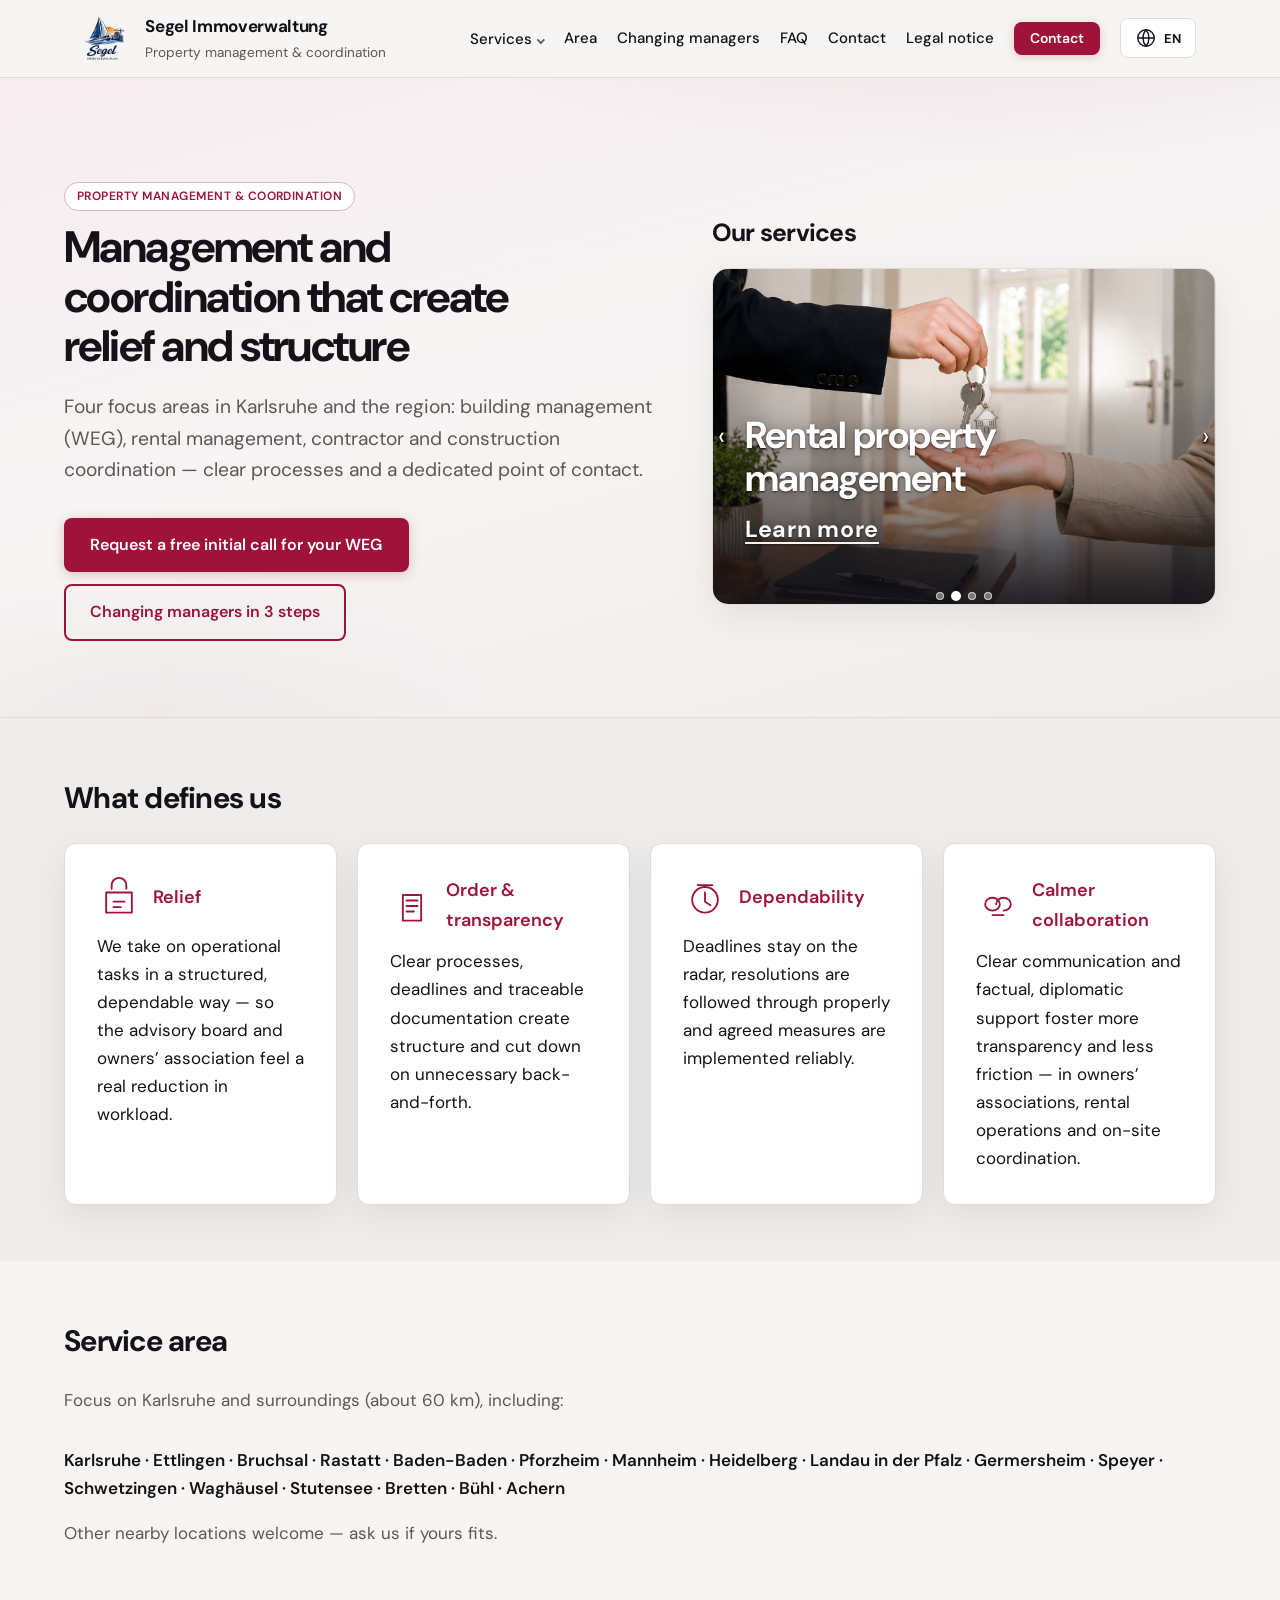
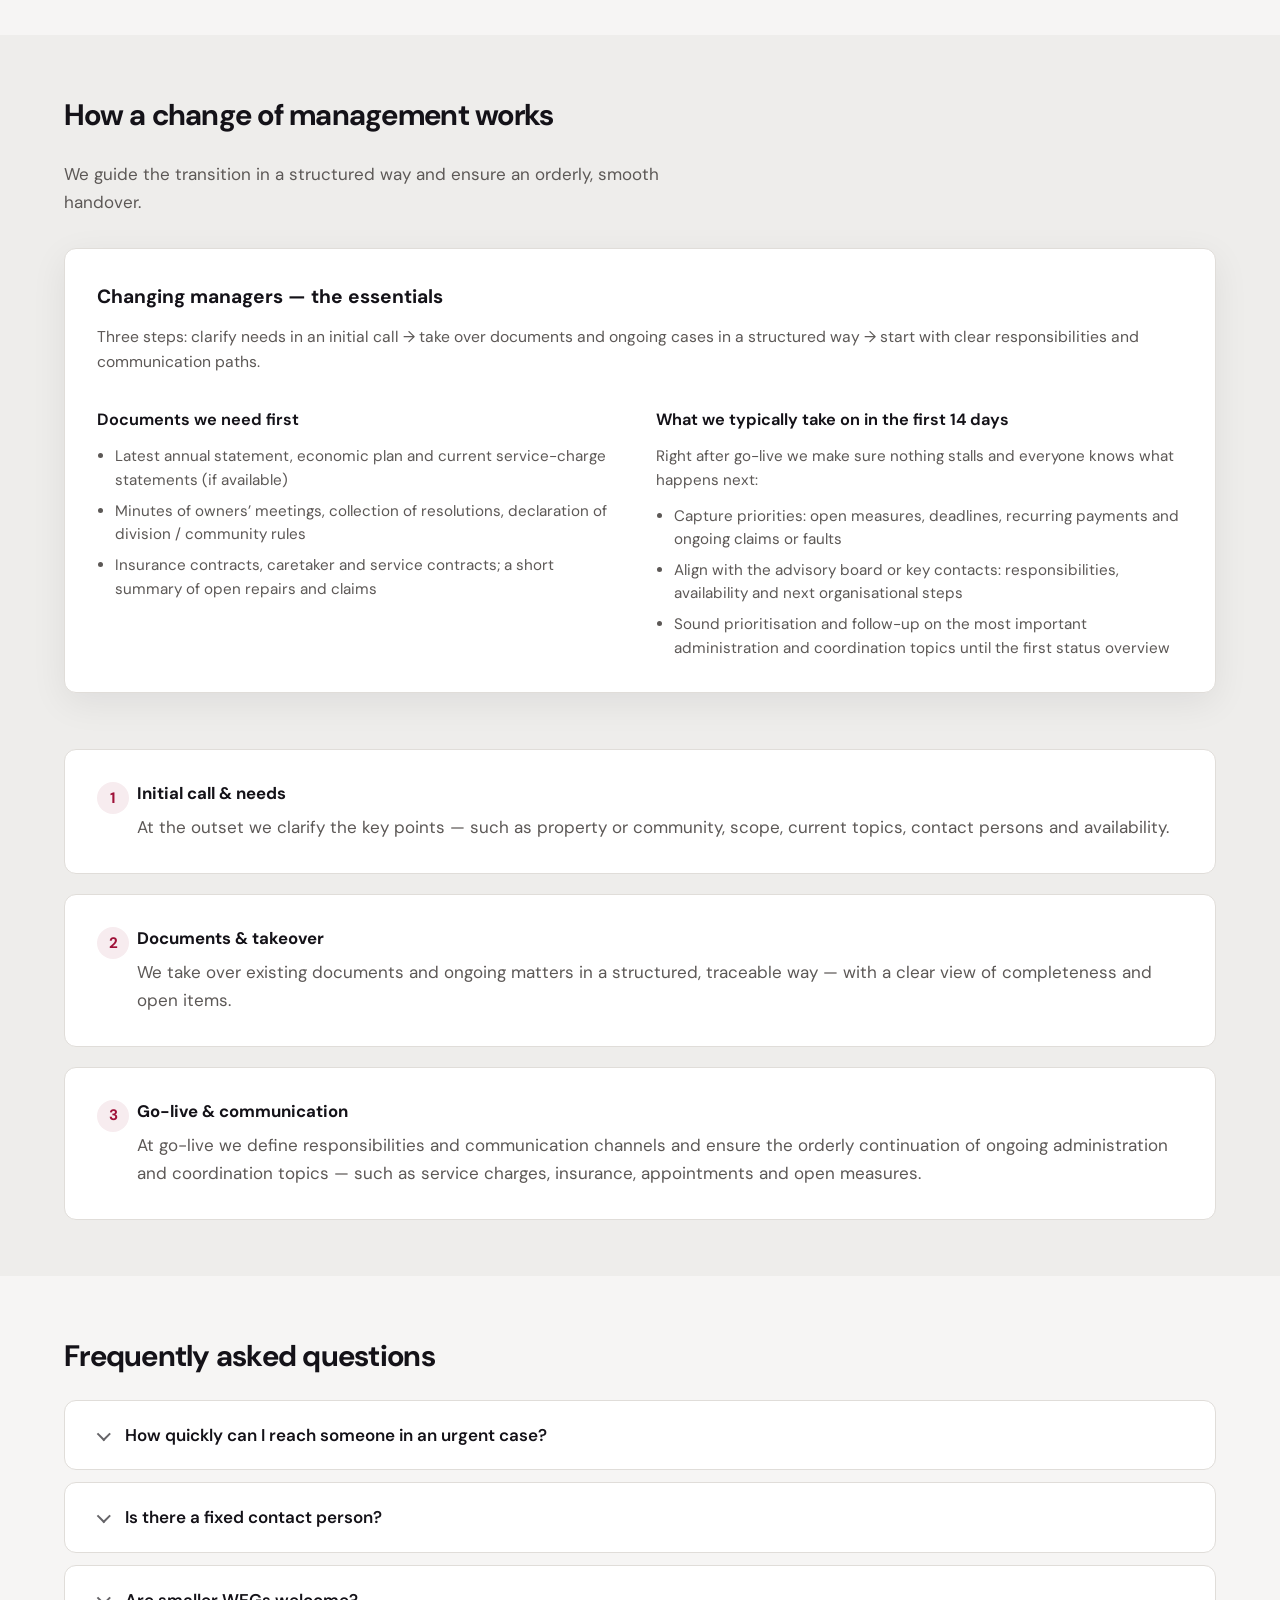
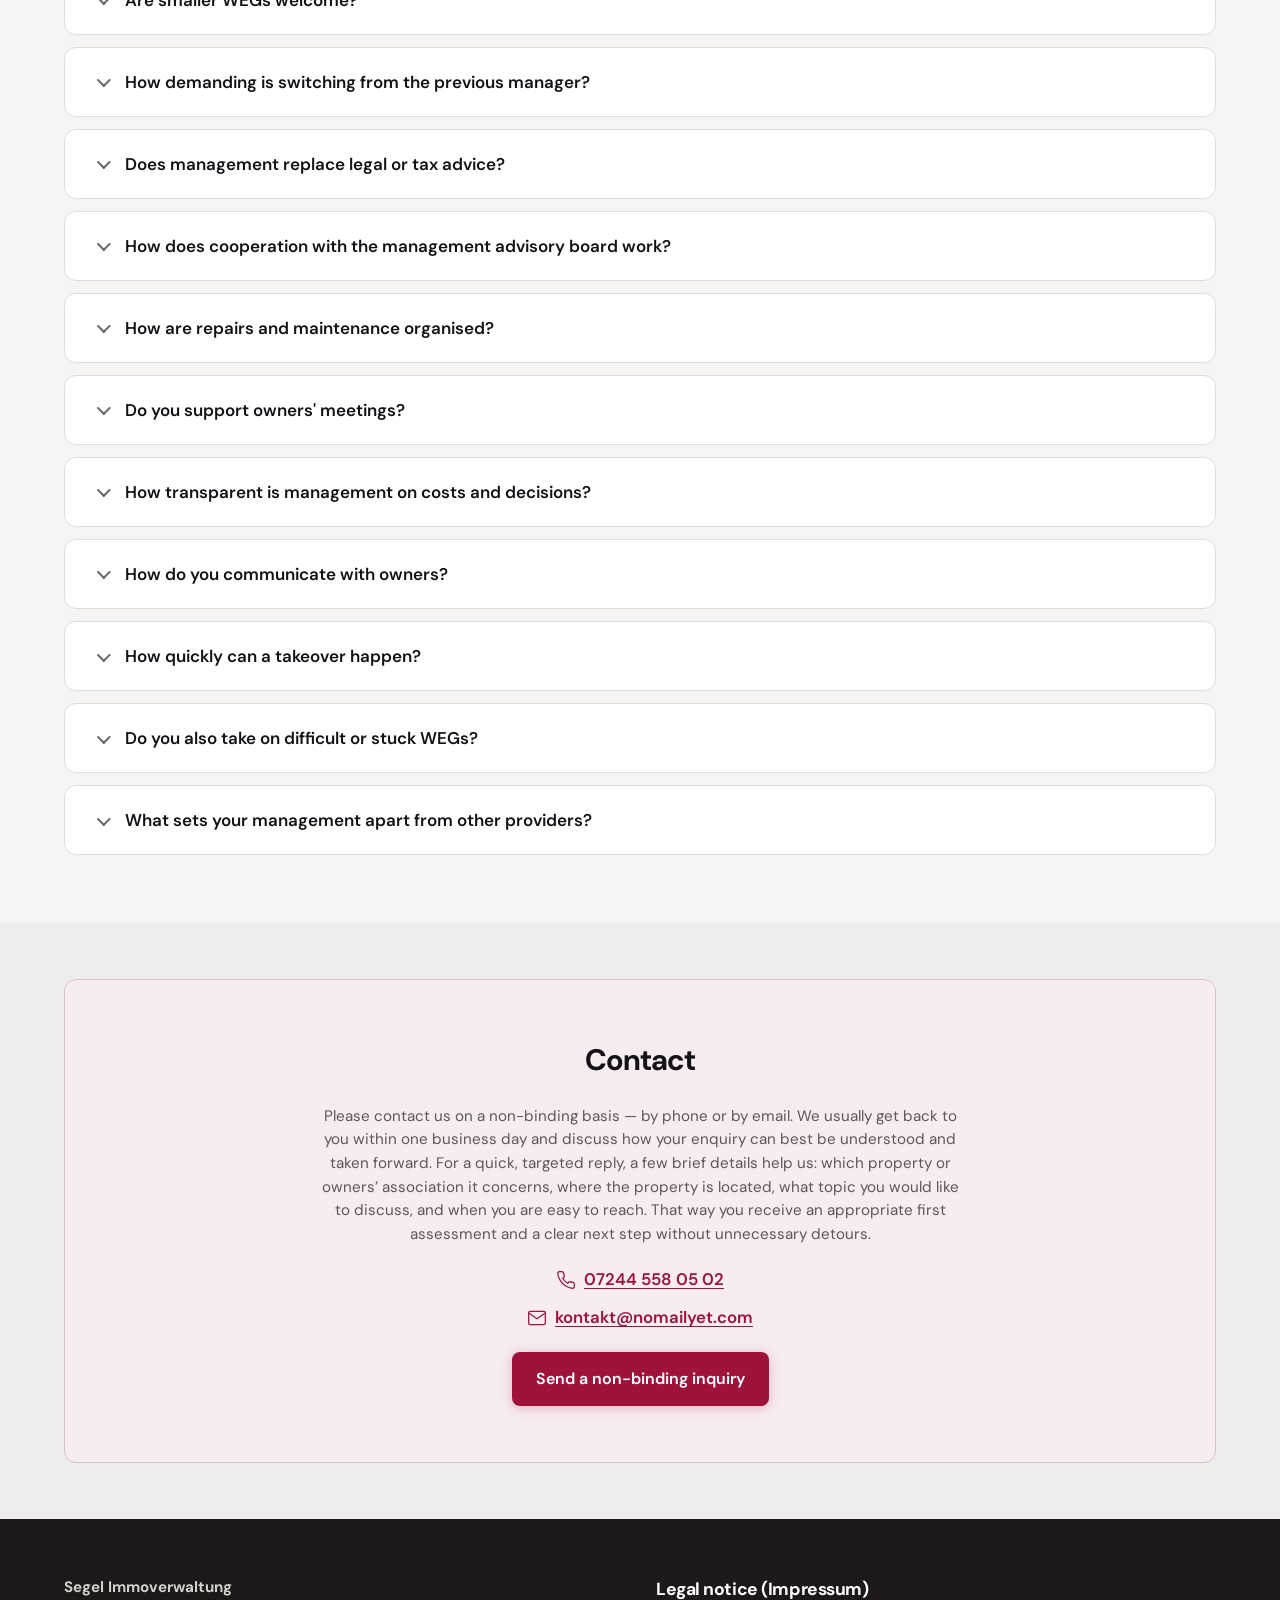
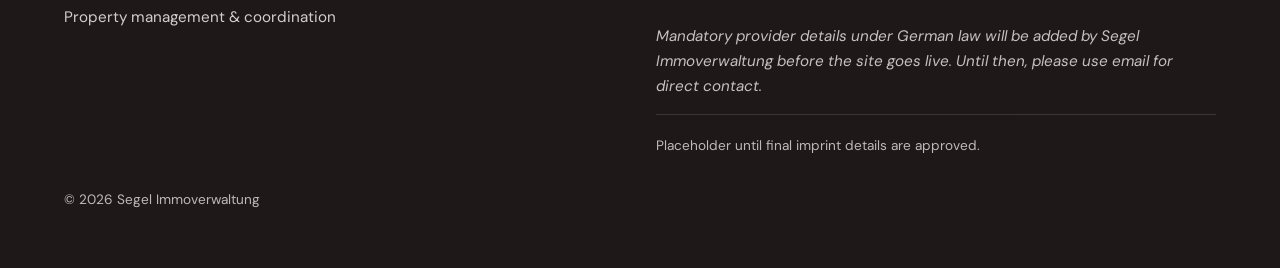
==== en/index.html @ a1d234bd "Improvements all over the board" ====
<!DOCTYPE html>
<html lang="en">
  <head>
    <meta charset="utf-8" />
    <meta name="viewport" content="width=device-width, initial-scale=1" />
    <meta
      name="description"
      data-i18n="metaDescription"
      data-i18n-attr="content"
      content="Hausverwaltung für WEGs, Mietverwaltung, Dienstleister- und Baukoordination mit klaren Prozessen. Einzugsgebiet Karlsruhe, Rhein-Neckar, Kraichgau und Umgebung."
    />
    <title data-i18n="metaTitle">Segel Immoverwaltung — Hausverwaltung &amp; Koordination Karlsruhe &amp; Region</title>
    <link rel="preconnect" href="https://fonts.googleapis.com" />
    <link rel="preconnect" href="https://fonts.gstatic.com" crossorigin />
    <link
      href="https://fonts.googleapis.com/css2?family=DM+Sans:ital,wght@0,400;0,500;0,600;0,700;1,400&display=swap"
      rel="stylesheet"
    />
    <link rel="icon" href="../images/Logos/Logo-Small.png" type="image/png" />
    <link rel="alternate" hreflang="de" href="../index.html" />
    <link rel="alternate" hreflang="en" href="./index.html" />
    <link rel="stylesheet" href="../css/styles.css" />
    <script>
      (function () {
        var h = document.documentElement;
        if (window.location.hash) {
          h.classList.add("logo-in-header");
        } else {
          h.classList.add("logo-in-hero");
        }
      })();
    </script>
  </head>
  <body data-mail-context="home">
    <a class="skip-link" href="#main" data-i18n="skip">Zum Inhalt springen</a>

    <header class="site-header">
      <div class="header-inner">
        <a class="brand" href="#top" id="top">
          <img
            src="../images/Logos/Logo.png"
            width="429"
            height="456"
            alt="Segel Immoverwaltung — Logo"
            data-i18n="brandLogoAlt"
            data-i18n-attr="alt"
            decoding="async"
          />
          <span class="brand-text">
            <span class="brand-name">Segel Immoverwaltung</span>
            <span class="brand-tag" data-i18n="brandTag">Immobilienverwaltung &amp; Koordination</span>
          </span>
        </a>
        <div class="header-actions">
          <div class="nav-drawer-backdrop" aria-hidden="true"></div>
          <div class="nav-drawer" id="site-nav-drawer">
            <nav class="site-nav" data-i18n-attr="aria-label" data-i18n="navAria" aria-label="Hauptnavigation">
              <details class="nav-dropdown">
                <summary class="nav-dropdown__summary">
                  <span data-i18n="navServices">Leistungen</span>
                </summary>
                <div
                  class="nav-dropdown__panel"
                  data-i18n-attr="aria-label"
                  data-i18n="navAriaSubmenuLeistungen"
                  aria-label="Leistungen — Untermenü"
                >
                  <ul role="list">
                    <li>
                      <a href="leistungen/weg-verwaltung.html" data-i18n="navLeistungWeg"
                        >Hausverwaltung (WEG)</a
                      >
                    </li>
                    <li>
                      <a href="leistungen/mietverwaltung.html" data-i18n="navLeistungMiet"
                        >Mietverwaltung</a
                      >
                    </li>
                    <li>
                      <a href="leistungen/dienstleisterkoordination.html" data-i18n="navLeistungDl"
                        >Dienstleisterkoordination</a
                      >
                    </li>
                    <li>
                      <a href="leistungen/baukoordination.html" data-i18n="navLeistungBau"
                        >Baukoordination</a
                      >
                    </li>
                  </ul>
                </div>
              </details>
              <a href="#region" data-i18n="navRegion">Region</a>
              <a href="#ablauf" data-i18n="navProcess">Verwaltungswechsel</a>
              <a href="#faq" data-i18n="navFaq">FAQ</a>
              <a href="#kontakt" data-i18n="navContact">Kontakt</a>
              <a href="#impressum" data-i18n="navImprint">Impressum</a>
            </nav>
            <div
              class="nav-drawer__contact"
              data-i18n-attr="aria-label"
              data-i18n="contactDrawerAria"
              aria-label="Kontakt — Telefon und E-Mail"
            >
              <a
                class="nav-drawer__contact-link nav-drawer__tel"
                href="tel:+4972445580502"
                ><span class="nav-drawer__contact-icon" aria-hidden="true"
                  ><svg
                    width="20"
                    height="20"
                    viewBox="0 0 24 24"
                    fill="none"
                    stroke="currentColor"
                    stroke-width="1.5"
                  >
                    <path
                      d="M22 16.92v3a2 2 0 0 1-2.18 2 19.79 19.79 0 0 1-8.63-3.07 19.5 19.5 0 0 1-6-6 19.79 19.79 0 0 1-3.07-8.67A2 2 0 0 1 4.11 2h3a2 2 0 0 1 2 1.72 12.84 12.84 0 0 0 .7 2.81 2 2 0 0 1-.45 2.11L8.09 9.91a16 16 0 0 0 6 6l1.27-1.27a2 2 0 0 1 2.11-.45 12.84 12.84 0 0 0 2.81.7A2 2 0 0 1 22 16.92z"
                    /></svg></span
                ><span data-i18n="contactPhoneDisplay">07244 558 05 02</span></a
              >
              <a
                class="nav-drawer__contact-link nav-drawer__mail mailto-contact-link"
                href="mailto:kontakt@nomailyet.com"
                ><span class="nav-drawer__contact-icon" aria-hidden="true"
                  ><svg
                    width="20"
                    height="20"
                    viewBox="0 0 24 24"
                    fill="none"
                    stroke="currentColor"
                    stroke-width="1.5"
                  >
                    <path
                      d="M4 4h16c1.1 0 2 .9 2 2v12c0 1.1-.9 2-2 2H4c-1.1 0-2-.9-2-2V6c0-1.1.9-2 2-2z"
                    />
                    <path d="m22 6-10 7L2 6" /></svg></span
                ><span data-i18n="contactEmailDisplay">kontakt@nomailyet.com</span></a
              >
            </div>
          </div>
          <a class="btn btn--header-cta" href="#kontakt" data-i18n="navContact">Kontakt</a>
          <div class="lang-switch-wrap">
            <span class="visually-hidden" data-i18n="langToggle" id="lang-switch-label"
              >Sprache wählen</span
            >
            <button
              type="button"
              class="lang-toggle-btn"
              id="lang-toggle"
              aria-label="Sprache: Deutsch. Auf Englisch umschalten."
            >
              <svg width="22" height="22" viewBox="0 0 24 24" aria-hidden="true" fill="none" stroke="currentColor" stroke-width="1.5">
                <circle cx="12" cy="12" r="9" />
                <path d="M3 12h18M12 3a14 14 0 0 0 0 18M12 3a14 14 0 0 1 0 18" />
              </svg>
              <span id="lang-badge">DE</span>
            </button>
          </div>
          <button
            type="button"
            class="nav-toggle"
            id="nav-toggle"
            aria-expanded="false"
            aria-controls="site-nav-drawer"
            data-i18n="navOpenMenu"
            data-i18n-attr="aria-label"
          >
            <span class="nav-toggle__bars" aria-hidden="true"></span>
          </button>
        </div>
      </div>
    </header>

    <main id="main">
      <section class="hero" aria-labelledby="hero-heading">
        <div class="hero-decor" aria-hidden="true"></div>
        <div class="section-inner hero-inner">
          <p class="hero-logo-wrap">
            <img
              class="hero-logo"
              src="../images/Logos/Logo.png"
              width="429"
              height="456"
              alt=""
              aria-hidden="true"
              decoding="async"
            />
          </p>
          <div class="hero-split">
            <div class="hero-copy">
              <p class="hero-badge" data-i18n="brandTag">Immobilienverwaltung &amp; Koordination</p>
              <h1 id="hero-heading" data-i18n="heroH1">
                Verwaltung und Koordination, die entlasten und Struktur schaffen
              </h1>
              <p class="hero-lead" data-i18n="heroLead">
                Vier Schwerpunkte in Karlsruhe und der Region: Hausverwaltung (WEG),
                Mietverwaltung, Dienstleister- und Baukoordination — mit klaren
                Abläufen und festem Ansprechpartner.
              </p>
              <div class="hero-cta">
                <a class="btn btn--primary" href="#kontakt" data-i18n="ctaPrimary"
                  >Kostenloses Erstgespräch für Ihre WEG anfragen</a
                >
                <a class="btn btn--ghost" href="#ablauf" data-i18n="ctaSecondary"
                  >Verwaltungswechsel in 3 Schritten</a
                >
              </div>
            </div>
            <div
              class="hero-carousel"
              id="leistungen"
              role="region"
              aria-labelledby="carousel-leistungen-heading"
            >
              <h2
                class="hero-carousel__heading"
                id="carousel-leistungen-heading"
                data-i18n="carouselLeistungenHeading"
              >
                Unsere Leistungen
              </h2>
              <div class="hero-carousel__viewport">
                <ul class="hero-carousel__track" id="hero-carousel-track">
                  <li class="hero-carousel__slide" id="hero-carousel-slide-0" data-slide="0">
                    <div class="hero-carousel__card">
                      <div class="hero-carousel__media">
                        <img
                          class="hero-carousel__img"
                          src="../images/carousel-images/versammlung.jpg"
                          width="1600"
                          height="1067"
                          loading="eager"
                          decoding="async"
                          fetchpriority="high"
                          data-i18n="pageWegImgAlt"
                          data-i18n-attr="alt"
                          alt="Eigentümerversammlung (Symbolbild)"
                        />
                      </div>
                      <div class="hero-carousel__caption">
                        <span class="hero-carousel__title" data-i18n="leistungTeaserWegTitle"
                          >Hausverwaltung (WEG)</span
                        >
                        <a
                          class="hero-carousel__more"
                          href="leistungen/weg-verwaltung.html"
                          data-i18n="leistungTeaserCta"
                          >Mehr erfahren</a
                        >
                      </div>
                    </div>
                  </li>
                  <li class="hero-carousel__slide" id="hero-carousel-slide-1" data-slide="1">
                    <div class="hero-carousel__card">
                      <div class="hero-carousel__media">
                        <img
                          class="hero-carousel__img"
                          src="../images/carousel-images/Mietverwaltung.png"
                          width="1600"
                          height="1067"
                          loading="lazy"
                          decoding="async"
                          data-i18n="pageMietImgAlt"
                          data-i18n-attr="alt"
                          alt="Mietverwaltung (Symbolbild)"
                        />
                      </div>
                      <div class="hero-carousel__caption">
                        <span class="hero-carousel__title" data-i18n="leistungTeaserMietTitle"
                          >Mietverwaltung</span
                        >
                        <a
                          class="hero-carousel__more"
                          href="leistungen/mietverwaltung.html"
                          data-i18n="leistungTeaserCta"
                          >Mehr erfahren</a
                        >
                      </div>
                    </div>
                  </li>
                  <li class="hero-carousel__slide" id="hero-carousel-slide-2" data-slide="2">
                    <div class="hero-carousel__card">
                      <div class="hero-carousel__media">
                        <img
                          class="hero-carousel__img"
                          src="../images/carousel-images/dienstleisterkoordination.png"
                          width="1600"
                          height="1067"
                          loading="lazy"
                          decoding="async"
                          data-i18n="pageDlImgAlt"
                          data-i18n-attr="alt"
                          alt="Koordination am Bau (Symbolbild)"
                        />
                      </div>
                      <div class="hero-carousel__caption">
                        <span class="hero-carousel__title" data-i18n="leistungTeaserDlTitle"
                          >Dienstleisterkoordination</span
                        >
                        <a
                          class="hero-carousel__more"
                          href="leistungen/dienstleisterkoordination.html"
                          data-i18n="leistungTeaserCta"
                          >Mehr erfahren</a
                        >
                      </div>
                    </div>
                  </li>
                  <li class="hero-carousel__slide" id="hero-carousel-slide-3" data-slide="3">
                    <div class="hero-carousel__card">
                      <div class="hero-carousel__media">
                        <img
                          class="hero-carousel__img"
                          src="../images/carousel-images/baustelle.png"
                          width="1600"
                          height="1067"
                          loading="lazy"
                          decoding="async"
                          data-i18n="pageBauImgAlt"
                          data-i18n-attr="alt"
                          alt="Baustelle / Sanierung (Symbolbild)"
                        />
                      </div>
                      <div class="hero-carousel__caption">
                        <span class="hero-carousel__title" data-i18n="leistungTeaserBauTitle"
                          >Baukoordination</span
                        >
                        <a
                          class="hero-carousel__more"
                          href="leistungen/baukoordination.html"
                          data-i18n="leistungTeaserCta"
                          >Mehr erfahren</a
                        >
                      </div>
                    </div>
                  </li>
                </ul>
                <div
                  class="hero-carousel__chrome"
                  role="group"
                  data-i18n="carouselControlsAria"
                  data-i18n-attr="aria-label"
                  aria-label="Karussell"
                >
                  <button
                    type="button"
                    class="hero-carousel__btn hero-carousel__btn--prev"
                    id="hero-carousel-prev"
                    aria-controls="hero-carousel-track"
                    data-i18n="carouselPrevAria"
                    data-i18n-attr="aria-label"
                    aria-label="Vorherige Leistung"
                  >
                    <span aria-hidden="true">‹</span>
                  </button>
                  <button
                    type="button"
                    class="hero-carousel__btn hero-carousel__btn--next"
                    id="hero-carousel-next"
                    aria-controls="hero-carousel-track"
                    data-i18n="carouselNextAria"
                    data-i18n-attr="aria-label"
                    aria-label="Nächste Leistung"
                  >
                    <span aria-hidden="true">›</span>
                  </button>
                  <div class="hero-carousel__dots" id="hero-carousel-dots">
                    <button
                      type="button"
                      class="hero-carousel__dot is-active"
                      aria-current="true"
                      aria-controls="hero-carousel-slide-0"
                      id="hero-carousel-dot-0"
                      data-slide-to="0"
                    >
                      <span class="visually-hidden" data-i18n="leistungTeaserWegTitle"
                        >Hausverwaltung (WEG)</span
                      >
                    </button>
                    <button
                      type="button"
                      class="hero-carousel__dot"
                      aria-current="false"
                      aria-controls="hero-carousel-slide-1"
                      id="hero-carousel-dot-1"
                      data-slide-to="1"
                    >
                      <span class="visually-hidden" data-i18n="leistungTeaserMietTitle"
                        >Mietverwaltung</span
                      >
                    </button>
                    <button
                      type="button"
                      class="hero-carousel__dot"
                      aria-current="false"
                      aria-controls="hero-carousel-slide-2"
                      id="hero-carousel-dot-2"
                      data-slide-to="2"
                    >
                      <span class="visually-hidden" data-i18n="leistungTeaserDlTitle"
                        >Dienstleisterkoordination</span
                      >
                    </button>
                    <button
                      type="button"
                      class="hero-carousel__dot"
                      aria-current="false"
                      aria-controls="hero-carousel-slide-3"
                      id="hero-carousel-dot-3"
                      data-slide-to="3"
                    >
                      <span class="visually-hidden" data-i18n="leistungTeaserBauTitle"
                        >Baukoordination</span
                      >
                    </button>
                  </div>
                </div>
              </div>
            </div>
          </div>
        </div>
      </section>

      <section class="section" id="werte" aria-labelledby="pillars-heading">
        <div class="section-inner">
          <h2 id="pillars-heading" data-i18n="pillarsTitle">Was uns ausmacht</h2>
          <div class="pillars">
            <article class="pillar">
              <div class="pillar-head">
                <img
                  class="pillar-icon"
                  src="../images/icons/pillar-entlastung.svg"
                  width="44"
                  height="44"
                  alt=""
                  aria-hidden="true"
                  decoding="async"
                />
                <h3 data-i18n="pillar1Title">Entlastung</h3>
              </div>
              <p data-i18n="pillar1Text">
                Wir übernehmen operative Aufgaben strukturiert und zuverlässig – damit
                Beirat und Eigentümergemeinschaft spürbar entlastet werden.
              </p>
            </article>
            <article class="pillar">
              <div class="pillar-head">
                <img
                  class="pillar-icon"
                  src="../images/icons/pillar-ordnung.svg"
                  width="44"
                  height="44"
                  alt=""
                  aria-hidden="true"
                  decoding="async"
                />
                <h3 data-i18n="pillar2Title">Ordnung &amp; Transparenz</h3>
              </div>
              <p data-i18n="pillar2Text">
                Klare Abläufe, Fristen und eine nachvollziehbare Dokumentation schaffen
                Struktur und reduzieren unnötige Rückfragen.
              </p>
            </article>
            <article class="pillar">
              <div class="pillar-head">
                <img
                  class="pillar-icon"
                  src="../images/icons/pillar-verlaesslichkeit.svg"
                  width="44"
                  height="44"
                  alt=""
                  aria-hidden="true"
                  decoding="async"
                />
                <h3 data-i18n="pillar3Title">Verlässlichkeit</h3>
              </div>
              <p data-i18n="pillar3Text">
                Fristen bleiben im Blick, Beschlüsse werden sauber nachverfolgt und
                vereinbarte Maßnahmen zuverlässig umgesetzt.
              </p>
            </article>
            <article class="pillar">
              <div class="pillar-head">
                <img
                  class="pillar-icon"
                  src="../images/icons/pillar-konflikte.svg"
                  width="44"
                  height="44"
                  alt=""
                  aria-hidden="true"
                  decoding="async"
                />
                <h3 data-i18n="pillar4Title">Ruhigere Zusammenarbeit</h3>
              </div>
              <p data-i18n="pillar4Text">
                Klare Kommunikation und eine sachliche, diplomatische Begleitung sorgen für
                mehr Transparenz und weniger Reibung — in der Gemeinschaft, im Mietalltag und
                bei Koordination am Objekt.
              </p>
            </article>
          </div>
        </div>
      </section>

      <section class="section" id="region" aria-labelledby="region-heading">
        <div class="section-inner">
          <h2 id="region-heading" data-i18n="regionTitle">Einzugsgebiet</h2>
          <p class="lead-muted" data-i18n="regionLead">
            Schwerpunkt Karlsruhe und Umgebung (ca. 60 km), u. a.:
          </p>
          <p class="region-highlight" data-i18n="regionCities">
            Karlsruhe · Ettlingen · Bruchsal · Rastatt · Baden-Baden · Pforzheim · Mannheim ·
            Heidelberg · Landau in der Pfalz · Germersheim · Speyer · Schwetzingen · Waghäusel
            · Stutensee · Bretten · Bühl · Achern
          </p>
          <p class="lead-muted region-follow" data-i18n="regionMore">
            Weitere Orte im Radius gerne — kurz nachfragen, ob es passt.
          </p>
        </div>
      </section>

      <section class="section" id="ablauf" aria-labelledby="process-heading">
        <div class="section-inner">
          <h2 id="process-heading" data-i18n="processTitle">
            So läuft der Verwaltungswechsel
          </h2>
          <p class="lead-muted" data-i18n="processLead">
            Wir begleiten den Wechsel strukturiert und sorgen für einen geordneten,
            reibungslosen Übergang.
          </p>
          <div class="process-promise" aria-labelledby="process-promise-heading">
            <h3 id="process-promise-heading" class="process-promise__title" data-i18n="processQuickTitle">
              Kurz &amp; konkret zum Verwaltungswechsel
            </h3>
            <p class="process-promise__lead" data-i18n="processStepsBlurb">
              So läuft ein Wechsel in 3 Schritten: Erstgespräch und Bedarf klären → Unterlagen und
              laufende Vorgänge strukturiert übernehmen → Start mit festen Zuständigkeiten und klaren
              Kommunikationswegen.
            </p>
            <div class="process-promise__grid">
              <div class="process-promise__card">
                <h4 data-i18n="processDocsHeading">Welche Unterlagen wir zuerst brauchen</h4>
                <ul class="process-promise__list">
                  <li data-i18n="processDocsLi1">
                    Letzte Jahresabrechnung, Wirtschaftsplan und aktuelle Hausgeldabrechnungen (sofern
                    vorhanden)
                  </li>
                  <li data-i18n="processDocsLi2">
                    Protokolle der Eigentümerversammlungen, Beschlusssammlung, Teilungserklärung /
                    Gemeinschaftsordnung
                  </li>
                  <li data-i18n="processDocsLi3">
                    Verträge zu Versicherungen, Hausmeister, Dienstleistern; offene Reparatur- und
                    Schadensfälle in Kurzform
                  </li>
                </ul>
              </div>
              <div class="process-promise__card">
                <h4 data-i18n="processDaysHeading">
                  Was wir in den ersten 14 Tagen typischerweise übernehmen
                </h4>
                <p class="process-promise__intro" data-i18n="processDaysIntro">
                  Direkt nach Start sorgen wir dafür, dass nichts liegen bleibt und alle Beteiligten
                  wissen, wie es weitergeht:
                </p>
                <ul class="process-promise__list">
                  <li data-i18n="processDaysLi1">
                    Erfassung der Dringlichkeiten: offene Maßnahmen, Fristen, wiederkehrende
                    Zahlungen und laufende Schadens- oder Störungsfälle
                  </li>
                  <li data-i18n="processDaysLi2">
                    Abstimmung mit Beirat bzw. Ansprechpartnern: Zuständigkeiten, Erreichbarkeit und
                    nächste organisatorische Schritte
                  </li>
                  <li data-i18n="processDaysLi3">
                    Saubere Priorisierung und Nachverfolgung der wichtigsten Verwaltungs- und
                    Koordinationsthemen bis zur ersten Statusübersicht
                  </li>
                </ul>
              </div>
            </div>
          </div>
          <ol class="steps">
            <li>
              <strong data-i18n="step1Title">Erstgespräch &amp; Bedarf</strong>
              <p class="step-body" data-i18n="step1Text">
                Zu Beginn klären wir die wichtigsten Eckpunkte – etwa Objekt oder Gemeinschaft,
                Umfang, aktuelle Themen, Ansprechpartner und Erreichbarkeit.
              </p>
            </li>
            <li>
              <strong data-i18n="step2Title">Unterlagen &amp; Übernahme</strong>
              <p class="step-body" data-i18n="step2Text">
                Wir übernehmen die vorhandenen Unterlagen und laufenden Vorgänge
                strukturiert und nachvollziehbar – mit klarem Blick auf Vollständigkeit und
                offene Themen.
              </p>
            </li>
            <li>
              <strong data-i18n="step3Title">Start &amp; Kommunikation</strong>
              <p class="step-body" data-i18n="step3Text">
                Zum Start legen wir Zuständigkeiten und Kommunikationswege fest und kümmern uns
                um die geordnete Weiterführung laufender Verwaltungs- und Koordinationsthemen —
                etwa Hausgeld, Versicherungen, Termine und offene Maßnahmen.
              </p>
            </li>
          </ol>
        </div>
      </section>

      <section class="section" id="faq" aria-labelledby="faq-heading">
        <div class="section-inner">
          <h2 id="faq-heading" data-i18n="faqTitle">Häufige Fragen</h2>
          <div class="faq">
            <details>
              <summary data-i18n="faq1Q">Wie schnell erreiche ich jemanden bei Dringlichem?</summary>
              <p data-i18n="faq1A">
                Bei dringenden Anliegen sind wir für die Eigentümergemeinschaft schnell und verlässlich erreichbar. Schadensfälle, technische Störungen oder andere akute Themen bearbeiten wir mit hoher Priorität, damit keine unnötige Zeit verloren geht. Uns ist wichtig, dass Sie sich im Ernstfall nicht allein gelassen fühlen.
              </p>
            </details>
            <details>
              <summary data-i18n="faq2Q">Gibt es einen festen Ansprechpartner?</summary>
              <p data-i18n="faq2A">
                Ja, bei uns haben Sie einen festen Ansprechpartner, der Ihre WEG und die Besonderheiten Ihrer Gemeinschaft kennt. Dadurch vermeiden wir unnötige Rückfragen, schaffen kurze Wege und sorgen für eine persönliche, verbindliche Betreuung. So wissen Sie immer, an wen Sie sich wenden können.
              </p>
            </details>
            <details>
              <summary data-i18n="faq3Q">Sind auch kleinere WEGs willkommen?</summary>
              <p data-i18n="faq3A">
                Selbstverständlich. Wir betreuen nicht nur größere Gemeinschaften, sondern auch kleinere WEGs engagiert, zuverlässig und mit der gleichen Sorgfalt. Gerade kleinere Eigentümergemeinschaften profitieren von einer strukturierten, persönlichen und gut organisierten Verwaltung.
              </p>
            </details>
            <details>
              <summary data-i18n="faq4Q">Wie aufwendig ist der Wechsel von der alten Verwaltung?</summary>
              <p data-i18n="faq4A">
                Der Wechsel ist in der Regel deutlich einfacher, als viele zunächst denken. Wir begleiten Sie strukturiert durch den gesamten Übergang, unterstützen bei den notwendigen Schritten und sorgen für eine geordnete Übernahme der Unterlagen und Informationen. Unser Ziel ist es, den Verwaltungswechsel für Ihre WEG so reibungslos wie möglich zu gestalten.
              </p>
            </details>
            <details>
              <summary data-i18n="faq5Q">Ersetzt die Verwaltung Rechts- oder Steuerberatung?</summary>
              <p data-i18n="faq5A">
                Nein, die Hausverwaltung ersetzt keine Rechts- oder Steuerberatung. Wir kümmern uns um die ordnungsgemäße Verwaltung Ihrer Gemeinschaft und arbeiten bei speziellen rechtlichen oder steuerlichen Fragestellungen bei Bedarf mit den zuständigen Fachleuten zusammen. So ist sichergestellt, dass Ihre WEG in jedem Bereich passend betreut wird.
              </p>
            </details>
            <details>
              <summary data-i18n="faq6Q">Wie läuft die Zusammenarbeit mit dem Verwaltungsbeirat ab?</summary>
              <p data-i18n="faq6A">
                Eine gute Zusammenarbeit mit dem Beirat ist uns wichtig. Wir verstehen den Beirat als wichtigen Ansprechpartner innerhalb der Gemeinschaft und sorgen für eine offene, verlässliche und strukturierte Kommunikation.
              </p>
            </details>
            <details>
              <summary data-i18n="faq7Q">Wie werden Reparaturen und Instandhaltungen organisiert?</summary>
              <p data-i18n="faq7A">
                Wir organisieren Reparaturen und Instandhaltungsmaßnahmen zuverlässig, wirtschaftlich und effizient. Dabei profitieren unsere Eigentümergemeinschaften von unserem gewachsenen Netzwerk an erfahrenen Handwerksbetrieben, mit denen wir vertrauensvoll zusammenarbeiten. So können Maßnahmen oft schnell, abgestimmt und in guter Qualität umgesetzt werden.
              </p>
            </details>
            <details>
              <summary data-i18n="faq8Q">Unterstützen Sie bei Eigentümerversammlungen?</summary>
              <p data-i18n="faq8A">
                Ja, selbstverständlich. Wir bereiten Eigentümerversammlungen sorgfältig vor und begleiten diese professionell. Dabei stellen wir sicher, dass Beschlüsse klar dokumentiert und im Anschluss zuverlässig umgesetzt werden.
              </p>
            </details>
            <details>
              <summary data-i18n="faq9Q">Wie transparent ist die Verwaltung bei Kosten und Entscheidungen?</summary>
              <p data-i18n="faq9A">
                Transparenz ist für uns ein zentraler Bestandteil einer guten Verwaltung. Eigentümergemeinschaften erhalten klare Informationen zu laufenden Themen, Beschlüssen, Maßnahmen und Kosten, damit Entscheidungen nachvollziehbar und gut vorbereitet getroffen werden können.
              </p>
            </details>
            <details>
              <summary data-i18n="faq10Q">Wie erfolgt die Kommunikation mit Eigentümern?</summary>
              <p data-i18n="faq10A">
                Wir kommunizieren mit Eigentümern digital, postalisch und telefonisch – je nachdem, was im jeweiligen Fall sinnvoll und gewünscht ist. Dabei achten wir auf eine zuverlässige Erreichbarkeit, klare Informationen und eine verbindliche Bearbeitung aller Anliegen. So ist eine moderne und zugleich persönliche Kommunikation gewährleistet.
              </p>
            </details>
            <details>
              <summary data-i18n="faq11Q">Wie schnell kann eine Übernahme erfolgen?</summary>
              <p data-i18n="faq11A">
                Das hängt vom Einzelfall ab, ist aber in vielen Fällen gut planbar. Wir stimmen den Ablauf mit der Eigentümergemeinschaft ab und sorgen für einen geordneten Start ohne unnötige Reibungsverluste.
              </p>
            </details>
            <details>
              <summary data-i18n="faq12Q">Übernehmen Sie auch problematische oder festgefahrene WEGs?</summary>
              <p data-i18n="faq12A">
                Ja, auch Gemeinschaften mit erhöhtem Abstimmungsbedarf oder organisatorischen Herausforderungen können von einer klaren, strukturierten Verwaltung profitieren. Wichtig ist uns, wieder Ordnung, Transparenz und verlässliche Abläufe zu schaffen.
              </p>
            </details>
            <details>
              <summary data-i18n="faq13Q">Was unterscheidet Ihre Verwaltung von anderen Anbietern?</summary>
              <p data-i18n="faq13A">
                Wir verbinden persönliche Betreuung mit strukturierter Arbeitsweise und einem hohen Anspruch an Verlässlichkeit. Unser Ziel ist nicht nur die laufende Verwaltung, sondern eine langfristig gut organisierte und stabile Betreuung Ihrer Eigentümergemeinschaft.
              </p>
            </details>
          </div>
        </div>
      </section>

      <section class="section" id="kontakt" aria-labelledby="contact-heading">
        <div class="section-inner">
          <div class="contact-block">
            <h2 id="contact-heading" data-i18n="contactTitle">Kontakt</h2>
            <p class="contact-block__microcopy" data-i18n="contactMicrocopy">
              Please contact us on a non-binding basis — by phone or by email. We usually get back to
              you within one business day and discuss how your enquiry can best be understood and
              taken forward. For a quick, targeted reply, a few brief details help us: which property
              or owners’ association it concerns, where the property is located, what topic you would
              like to discuss, and when you are easy to reach. That way you receive an appropriate
              first assessment and a clear next step without unnecessary detours.
            </p>
            <div class="contact-block__channels">
              <a
                class="contact-block__channel contact-block__tel"
                href="tel:+4972445580502"
                ><span class="contact-block__channel-icon" aria-hidden="true"
                  ><svg
                    width="20"
                    height="20"
                    viewBox="0 0 24 24"
                    fill="none"
                    stroke="currentColor"
                    stroke-width="1.5"
                  >
                    <path
                      d="M22 16.92v3a2 2 0 0 1-2.18 2 19.79 19.79 0 0 1-8.63-3.07 19.5 19.5 0 0 1-6-6 19.79 19.79 0 0 1-3.07-8.67A2 2 0 0 1 4.11 2h3a2 2 0 0 1 2 1.72 12.84 12.84 0 0 0 .7 2.81 2 2 0 0 1-.45 2.11L8.09 9.91a16 16 0 0 0 6 6l1.27-1.27a2 2 0 0 1 2.11-.45 12.84 12.84 0 0 0 2.81.7A2 2 0 0 1 22 16.92z"
                    /></svg></span
                ><span data-i18n="contactPhoneDisplay">07244 558 05 02</span></a
              >
              <a
                class="contact-block__channel contact-block__email mailto-contact-link"
                href="mailto:kontakt@nomailyet.com"
                ><span class="contact-block__channel-icon" aria-hidden="true"
                  ><svg
                    width="20"
                    height="20"
                    viewBox="0 0 24 24"
                    fill="none"
                    stroke="currentColor"
                    stroke-width="1.5"
                  >
                    <path
                      d="M4 4h16c1.1 0 2 .9 2 2v12c0 1.1-.9 2-2 2H4c-1.1 0-2-.9-2-2V6c0-1.1.9-2 2-2z"
                    />
                    <path d="m22 6-10 7L2 6" /></svg></span
                ><span data-i18n="contactEmailDisplay">kontakt@nomailyet.com</span></a
              >
            </div>
            <a
              class="btn btn--primary"
              id="mailto-contact"
              href="mailto:kontakt@nomailyet.com"
              >Unverbindliche Anfrage senden</a
            >
          </div>
        </div>
      </section>
    </main>

    <footer class="site-footer" id="impressum">
      <div class="section-inner">
        <div class="footer-grid">
          <div>
            <strong data-i18n="footerCompany">Segel Immoverwaltung</strong>
            <p class="footer-brand-sub" data-i18n="brandTag">Immobilienverwaltung &amp; Koordination</p>
          </div>
          <div>
            <h2 class="imprint-footer-h2" data-i18n="imprintTitle">Impressum</h2>
            <p class="impressum-placeholder" data-i18n="imprintPlaceholder">
              Angaben gemäß gesetzlicher Pflicht (Anbieterkennzeichnung) werden vor Veröffentlichung
              der Website durch die Segel Immoverwaltung ergänzt. Bis dahin wenden Sie sich bitte
              direkt per E-Mail.
            </p>
            <p class="footer-note" data-i18n="imprintPlaceholderNote">
              Platzhalter bis zur Freigabe der finalen Impressumsdaten.
            </p>
          </div>
        </div>
        <p class="footer-note" style="border: 0; padding-top: 0">
          © <span id="year"></span>
          <span data-i18n="footerCompany">Segel Immoverwaltung</span>
        </p>
      </div>
    </footer>

    <nav
      class="mobile-contact-bar"
      aria-label=""
      data-i18n="mobileContactBarLabel"
      data-i18n-attr="aria-label"
    >
      <a class="mobile-contact-bar__btn mobile-contact-bar__btn--call" href="tel:+4972445580502"
        ><span data-i18n="mobileContactCall">Anrufen</span></a
      >
      <a
        class="mobile-contact-bar__btn mobile-contact-bar__btn--mail mailto-contact-link"
        href="mailto:kontakt@nomailyet.com"
        ><span data-i18n="mobileContactMail">E-Mail</span></a
      >
      <a class="mobile-contact-bar__btn mobile-contact-bar__btn--request" href="#kontakt"
        ><span data-i18n="mobileContactRequest">Anfrage</span></a
      >
    </nav>

    <script>
      document.getElementById("year").textContent = new Date().getFullYear();
    </script>
    <script src="../js/app.js"></script>
  </body>
</html>
---- css/styles.css ----
/* Segel Immoverwaltung — Hausverwaltung & Koordination homepage */

:root {
  --color-bg: #f6f5f4;
  --color-bg-alt: #eeedeb;
  --color-surface: #ffffff;
  --color-text: #141218;
  --color-text-muted: #5c5856;
  --color-accent: #9f1239;
  --color-accent-hover: #831032;
  --color-accent-soft: #f7ecef;
  --color-accent-tint: rgba(159, 18, 57, 0.07);
  --color-border: #e0ddd9;
  --color-footer-bg: #1f1818;
  --color-footer-text: #d4cfcd;
  --color-footer-link: #f5f0ef;
  --color-footer-link-hover: #ffffff;
  --font-sans: "DM Sans", system-ui, -apple-system, "Segoe UI", sans-serif;
  --space-xs: 0.35rem;
  --space-sm: 0.75rem;
  --space-md: 1.25rem;
  --space-lg: 2rem;
  --space-xl: 3.5rem;
  --space-2xl: 4.5rem;
  --radius: 12px;
  --radius-sm: 8px;
  --shadow: 0 10px 36px rgba(20, 18, 24, 0.07);
  --shadow-hover: 0 16px 44px rgba(20, 18, 24, 0.11);
  --max-width: 72rem;
  --max-width-prose: 40rem;
  --header-h: 4.25rem;
}

*,
*::before,
*::after {
  box-sizing: border-box;
}

html {
  scroll-behavior: smooth;
}

@media (prefers-reduced-motion: reduce) {
  html {
    scroll-behavior: auto;
  }

  *,
  *::before,
  *::after {
    animation-duration: 0.01ms !important;
    animation-iteration-count: 1 !important;
    transition-duration: 0.01ms !important;
  }
}

body {
  margin: 0;
  font-family: var(--font-sans);
  font-size: 1.0625rem;
  line-height: 1.65;
  color: var(--color-text);
  background: var(--color-bg);
}

img {
  max-width: 100%;
  height: auto;
  display: block;
}

a {
  color: var(--color-accent);
  text-decoration-thickness: 1px;
  text-underline-offset: 0.2em;
}

a:hover {
  color: var(--color-accent-hover);
}

:focus-visible {
  outline: 2px solid var(--color-accent);
  outline-offset: 2px;
}

.skip-link {
  position: absolute;
  left: 0.5rem;
  top: -100vh;
  padding: var(--space-sm) var(--space-md);
  background: var(--color-accent);
  color: #fff;
  z-index: 200;
  border-radius: var(--radius-sm);
  text-decoration: none;
}

.skip-link:focus {
  top: 0.5rem;
}

.skip-link:focus-visible {
  outline-color: #fff;
  outline-offset: 3px;
}

.visually-hidden {
  position: absolute;
  width: 1px;
  height: 1px;
  padding: 0;
  margin: -1px;
  overflow: hidden;
  clip: rect(0, 0, 0, 0);
  white-space: nowrap;
  border: 0;
}

.lang-toggle-btn {
  display: inline-flex;
  align-items: center;
  gap: 0.45rem;
  padding: 0.5rem 0.85rem;
  border: 1px solid var(--color-border);
  border-radius: var(--radius-sm);
  background: var(--color-surface);
  color: var(--color-text);
  cursor: pointer;
  font-family: inherit;
  font-size: 0.8rem;
  font-weight: 700;
  letter-spacing: 0.06em;
  transition: background 0.2s ease, border-color 0.2s ease;
}

.lang-toggle-btn:hover {
  background: var(--color-accent-soft);
  border-color: rgba(159, 18, 57, 0.35);
}

.lang-toggle-btn:focus-visible {
  outline-offset: 2px;
}

.lang-toggle-btn svg {
  flex-shrink: 0;
}

.region-highlight {
  font-weight: 600;
  color: var(--color-text);
}

.region-follow {
  margin-top: var(--space-md);
}

.steps li > strong {
  display: block;
  margin: 0;
  font-size: 1.05rem;
  line-height: 1.35;
}

.step-body {
  margin: 0.5rem 0 0;
  color: var(--color-text-muted);
}

.contact-block h2 {
  margin-top: 0;
  margin-bottom: var(--space-md);
}

.imprint-footer-h2 {
  color: #fff;
  font-size: 1.1rem;
  margin-top: 0;
}

.footer-brand-sub {
  margin: 0.35rem 0 0;
}

.site-header {
  position: sticky;
  top: 0;
  z-index: 50;
  background: color-mix(in srgb, var(--color-bg) 94%, transparent);
  backdrop-filter: blur(12px);
  border-bottom: 1px solid var(--color-border);
}

@supports not (background: color-mix(in srgb, white 50%, black)) {
  .site-header {
    background: rgba(246, 245, 244, 0.94);
  }
}

.header-inner {
  max-width: var(--max-width);
  margin: 0 auto;
  padding: var(--space-sm) var(--space-md);
  min-height: var(--header-h);
  display: flex;
  align-items: center;
  justify-content: space-between;
  gap: var(--space-md);
  flex-wrap: wrap;
}

.brand {
  display: flex;
  align-items: center;
  gap: var(--space-md);
  text-decoration: none;
  color: inherit;
}

.brand:hover {
  color: inherit;
}

.brand:focus-visible {
  border-radius: var(--radius-sm);
}

.brand img {
  width: auto;
  max-height: 2.75rem;
  height: auto;
}

/* Logo scroll-transition choreography
   - logo-in-hero  : initial state, header logo is an invisible placeholder
   - logo-moving   : during the flight animation (header logo still hidden)
   - logo-in-header: final state, header logo visible, hero logo removed
*/
html.logo-in-hero .brand img,
html.logo-moving .brand img {
  visibility: hidden;
}

html.logo-moving .hero-logo-wrap {
  visibility: hidden;
}

html.logo-in-header .hero-logo-wrap {
  display: none;
}

.logo-flight {
  position: fixed;
  margin: 0;
  z-index: 60;
  pointer-events: none;
  transform-origin: top left;
  will-change: transform;
}

@media (prefers-reduced-motion: reduce) {
  .logo-flight {
    display: none !important;
  }
}

.brand-text {
  display: flex;
  flex-direction: column;
  gap: 0.15rem;
}

.brand-name {
  font-weight: 700;
  font-size: 1.0625rem;
  letter-spacing: -0.02em;
}

.brand-tag {
  font-size: 0.85rem;
  color: var(--color-text-muted);
}

.header-actions {
  display: flex;
  align-items: center;
  gap: var(--space-sm) var(--space-md);
  flex-wrap: wrap;
}

.lang-switch-wrap {
  display: flex;
  align-items: center;
  flex-shrink: 0;
}

.site-nav {
  display: flex;
  flex-wrap: wrap;
  gap: var(--space-sm) var(--space-md);
  align-items: center;
}

.site-nav a {
  color: var(--color-text);
  text-decoration: none;
  font-size: 0.9375rem;
  font-weight: 500;
  transition: color 0.2s ease;
}

.site-nav a:hover {
  color: var(--color-accent);
}

.nav-dropdown {
  position: relative;
}

.nav-dropdown__summary {
  list-style: none;
  cursor: pointer;
  display: inline-flex;
  align-items: center;
  justify-content: flex-start;
  gap: 0.4rem;
  font-size: 0.9375rem;
  font-weight: 500;
  line-height: 1.2;
  color: var(--color-text);
  padding: 0.15rem 0;
}

.nav-dropdown__summary::-webkit-details-marker {
  display: none;
}

.nav-dropdown__summary::after {
  content: "";
  display: block;
  width: 0.38em;
  height: 0.38em;
  margin: 0;
  border-right: 2px solid currentColor;
  border-bottom: 2px solid currentColor;
  flex-shrink: 0;
  align-self: center;
  opacity: 0.65;
  transform: rotate(45deg);
  transform-origin: 50% 50%;
}

@media (prefers-reduced-motion: no-preference) {
  .nav-dropdown__summary::after {
    transition: transform 0.22s cubic-bezier(0.4, 0, 0.2, 1), opacity 0.2s ease;
  }

  .nav-dropdown[open] > .nav-dropdown__panel {
    transform-origin: top left;
    animation: nav-dropdown-panel-in 0.22s cubic-bezier(0.4, 0, 0.2, 1) both;
  }
}

@keyframes nav-dropdown-panel-in {
  from {
    opacity: 0;
    transform: translateY(-0.35rem);
  }

  to {
    opacity: 1;
    transform: translateY(0);
  }
}

.nav-dropdown[open] .nav-dropdown__summary {
  color: var(--color-accent);
}

.nav-dropdown[open] .nav-dropdown__summary::after {
  transform: rotate(225deg);
}

.nav-dropdown__panel {
  position: absolute;
  top: calc(100% + 0.35rem);
  left: 0;
  min-width: 15rem;
  padding: var(--space-sm);
  background: var(--color-surface);
  border: 1px solid var(--color-border);
  border-radius: var(--radius-sm);
  box-shadow: var(--shadow);
  z-index: 70;
}

.nav-dropdown__panel ul {
  list-style: none;
  margin: 0;
  padding: 0;
  display: flex;
  flex-direction: column;
  gap: 0.15rem;
}

.nav-dropdown__panel a {
  display: block;
  padding: 0.45rem 0.65rem;
  border-radius: var(--radius-sm);
  font-size: 0.9rem;
  font-weight: 500;
  color: var(--color-text);
  text-decoration: none;
  transition: background 0.15s ease, color 0.15s ease;
}

.nav-dropdown__panel a:hover {
  background: var(--color-accent-soft);
  color: var(--color-accent);
}


.detail-breadcrumb {
  font-size: 0.9rem;
  color: var(--color-text-muted);
  margin: 0 0 var(--space-md);
}

.detail-breadcrumb a {
  font-weight: 600;
  text-decoration: none;
}

.detail-breadcrumb a:hover {
  text-decoration: underline;
}

.detail-breadcrumb__sep {
  margin: 0 0.5rem;
  opacity: 0.55;
}

.detail-breadcrumb__current {
  color: var(--color-text);
  font-weight: 600;
}

.detail-back {
  display: inline-block;
  margin: 0 0 var(--space-lg);
  font-weight: 600;
  text-decoration: none;
}

.detail-back:hover {
  text-decoration: underline;
}

.page-detail {
  background: var(--color-bg);
}

.detail-hero {
  position: relative;
  isolation: isolate;
  overflow: clip;
  /* Shorter than full viewport so the next section is partly visible (scroll cue). */
  min-height: max(20rem, 62vh);
  min-height: max(20rem, 62dvh);
  display: flex;
  align-items: flex-end;
  padding: calc(var(--header-h) + var(--space-lg)) var(--space-md) var(--space-xl);
}

.detail-hero__parallax {
  position: absolute;
  left: 0;
  right: 0;
  top: -25%;
  height: 125%;
  z-index: 0;
  background-color: #2a2624;
  background-size: cover;
  background-position: center;
  background-repeat: no-repeat;
  transform: translate3d(0, 0, 0);
  will-change: transform;
}

.detail-hero__scrim {
  position: absolute;
  inset: 0;
  z-index: 1;
  background: linear-gradient(
    to top,
    rgba(20, 18, 24, 0.92) 0%,
    rgba(20, 18, 24, 0.55) 42%,
    rgba(20, 18, 24, 0.4) 100%
  );
  pointer-events: none;
}

.detail-hero__content {
  position: relative;
  z-index: 2;
  width: 100%;
}

.detail-hero__content > :last-child {
  margin-bottom: 0;
}

.detail-hero h1 {
  margin-top: 0;
  color: #fff;
  text-wrap: balance;
}

.detail-hero .detail-breadcrumb {
  color: rgba(255, 255, 255, 0.78);
}

.detail-hero .detail-breadcrumb a {
  color: #fff;
}

.detail-hero .detail-breadcrumb a:hover {
  color: #fff;
}

.detail-hero .detail-breadcrumb__current {
  color: #fff;
}

.detail-hero .detail-back {
  color: #fff;
}

.detail-hero .detail-back:hover {
  color: #fff;
}

.detail-hero .lead-muted {
  color: rgba(255, 255, 255, 0.92);
}

.detail-hero__teaser {
  margin-top: var(--space-md);
}

@media (prefers-reduced-motion: reduce) {
  .detail-hero__parallax {
    will-change: auto;
  }
}

.detail-block .card-head :is(h2, h3) {
  font-size: 1.125rem;
  font-weight: 600;
  margin: 0;
  color: var(--color-accent);
}

.detail-block p {
  margin: 0;
  color: var(--color-text-muted);
}

main {
  overflow-x: clip;
}

.section {
  padding: var(--space-xl) var(--space-md);
}

main > section.section:nth-child(even) {
  background-color: var(--color-bg-alt);
}

.section--tight {
  padding-top: var(--space-lg);
}

.section-inner {
  max-width: var(--max-width);
  margin: 0 auto;
}

.hero {
  position: relative;
  overflow: hidden;
  display: flex;
  flex-direction: column;
  justify-content: center;
  padding: var(--space-2xl) var(--space-md) calc(var(--space-xl) + 1.25rem);
  background:
    linear-gradient(165deg, var(--color-accent-soft) 0%, var(--color-bg) 48%, var(--color-bg-alt) 100%);
  border-bottom: 1px solid var(--color-border);
}

.hero-decor {
  position: absolute;
  inset: 0;
  pointer-events: none;
  background:
    radial-gradient(ellipse 90% 55% at 78% -15%, var(--color-accent-tint), transparent 52%),
    radial-gradient(ellipse 50% 40% at 12% 100%, rgba(159, 18, 57, 0.04), transparent 55%);
}

.hero .section-inner.hero-inner {
  position: relative;
  flex: 1 1 auto;
  align-self: stretch;
  display: flex;
  flex-direction: column;
  align-items: center;
}

.hero-logo-wrap {
  margin: 0 auto var(--space-md);
  width: 100%;
  max-width: 40rem;
}

.hero-logo {
  width: 100%;
  max-width: 100%;
  height: auto;
  display: block;
  object-fit: contain;
}

.hero-split {
  width: 100%;
  margin-top: 2rem;
  display: grid;
  gap: var(--space-xl);
  align-items: center;
  grid-template-columns: minmax(0, 1.08fr) minmax(0, 0.92fr);
}

.hero-copy {
  min-width: 0;
  display: flex;
  flex-direction: column;
  align-items: flex-start;
  text-align: left;
}

.hero-carousel {
  margin: 0;
  min-width: 0;
  width: 100%;
}

.hero-carousel#leistungen {
  scroll-margin-top: calc(var(--header-h) + 0.75rem);
}

.hero-carousel__heading {
  margin: 0 0 var(--space-md);
  font-size: clamp(1.2rem, 2.4vw, 1.55rem);
  font-weight: 700;
  letter-spacing: -0.03em;
  line-height: 1.2;
  color: var(--color-text);
}

.hero-carousel__viewport {
  position: relative;
  border-radius: calc(var(--radius) + 4px);
  overflow: hidden;
  border: 1px solid var(--color-border);
  box-shadow: var(--shadow);
  background: var(--color-surface);
}

.hero-carousel__track {
  position: relative;
  z-index: 0;
  list-style: none;
  margin: 0;
  padding: 0;
  display: flex;
  width: 400%;
  transition: transform 0.5s cubic-bezier(0.65, 0, 0.35, 1);
  will-change: transform;
}

@media (prefers-reduced-motion: reduce) {
  .hero-carousel__track {
    transition: none;
  }
}

.hero-carousel__slide {
  flex: 0 0 25%;
  min-width: 0;
}

.hero-carousel__card {
  position: relative;
  display: block;
  color: inherit;
}

.hero-carousel__media {
  position: relative;
  overflow: hidden;
  border-radius: inherit;
}

/* Vignette only on the photo — not over title / CTA */
.hero-carousel__media::before {
  content: "";
  position: absolute;
  inset: 0;
  z-index: 1;
  pointer-events: none;
  background:
    linear-gradient(to right, rgba(0, 0, 0, 0.22) 0%, rgba(0, 0, 0, 0) 12%),
    linear-gradient(to left, rgba(0, 0, 0, 0.22) 0%, rgba(0, 0, 0, 0) 12%),
    linear-gradient(to top, rgba(0, 0, 0, 0.28) 0%, rgba(0, 0, 0, 0) 36%);
}

.hero-carousel__img {
  display: block;
  width: 100%;
  height: auto;
  aspect-ratio: 3 / 2;
  object-fit: cover;
}

.hero-carousel__caption {
  position: absolute;
  left: 0;
  right: 0;
  bottom: 0;
  z-index: 2;
  padding: var(--space-lg) var(--space-lg);
  /* Space for dot indicators (bottom: 0.25rem + dot height) */
  padding-bottom: calc(var(--space-lg) + 1.5rem);
  display: flex;
  flex-direction: column;
  align-items: flex-start;
  gap: 0.55rem;
  color: #fff;
  background: linear-gradient(
    to top,
    rgba(20, 18, 24, 0.88) 0%,
    rgba(20, 18, 24, 0.35) 52%,
    transparent 100%
  );
  text-shadow: 0 1px 2px rgba(0, 0, 0, 0.35);
}

.hero-carousel__title {
  font-size: clamp(1.45rem, 4.2vw, 2.35rem);
  font-weight: 700;
  letter-spacing: -0.03em;
  line-height: 1.15;
  max-width: 95%;
  text-shadow:
    0 1px 2px rgba(0, 0, 0, 0.55),
    0 2px 14px rgba(0, 0, 0, 0.35);
}

.hero-carousel__more {
  font-size: clamp(1.05rem, 2.4vw, 1.45rem);
  font-weight: 700;
  letter-spacing: 0.03em;
  text-decoration: underline;
  text-underline-offset: 0.2em;
  text-decoration-thickness: 2px;
  color: #fff;
  opacity: 0.98;
  text-shadow:
    0 1px 2px rgba(0, 0, 0, 0.5),
    0 2px 10px rgba(0, 0, 0, 0.3);
}

.hero-carousel__more:hover {
  color: #fff;
  opacity: 1;
  text-decoration-thickness: 3px;
}

.hero-carousel__more:focus-visible {
  outline: 2px solid rgba(255, 255, 255, 0.95);
  outline-offset: 3px;
  border-radius: 2px;
}

.hero-carousel__chrome {
  position: absolute;
  inset: 0;
  z-index: 2;
  pointer-events: none;
}

.hero-carousel__chrome .hero-carousel__btn,
.hero-carousel__chrome .hero-carousel__dots,
.hero-carousel__chrome .hero-carousel__dot {
  pointer-events: auto;
}

.hero-carousel__btn {
  position: absolute;
  top: 0;
  bottom: 34%;
  width: 18%;
  min-width: 2.75rem;
  padding: 0;
  border: none;
  border-radius: 0;
  background: transparent;
  color: #fff;
  font-size: 1.65rem;
  line-height: 1;
  cursor: pointer;
  font-family: inherit;
}

/* Hit zone is only top 66% (see bottom: 34%); center chevrons on full image, not on that band */
.hero-carousel__btn > span {
  position: absolute;
  /* 50% of carousel height == (50/66)×100% of button height when bottom: 34% */
  top: calc(100% * 50 / 66);
  transform: translateY(-50%);
  display: block;
  transition: transform 0.22s ease, filter 0.25s ease, text-shadow 0.25s ease;
  text-shadow:
    0 0 1px rgba(0, 0, 0, 0.95),
    0 1px 2px rgba(0, 0, 0, 0.88),
    0 2px 5px rgba(0, 0, 0, 0.45);
  filter: drop-shadow(0 1px 1px rgba(0, 0, 0, 0.55));
}

.hero-carousel__btn--prev {
  left: 0;
}

.hero-carousel__btn--prev > span {
  left: 0.35rem;
}

.hero-carousel__btn--next {
  right: 0;
}

.hero-carousel__btn--next > span {
  right: 0.35rem;
  left: auto;
}

.hero-carousel__btn:hover > span {
  transform: translateY(-50%) scale(1.06);
  text-shadow:
    0 0 1px rgba(0, 0, 0, 0.95),
    0 1px 2px rgba(0, 0, 0, 0.88),
    0 2px 6px rgba(0, 0, 0, 0.48);
  filter: drop-shadow(0 1px 2px rgba(0, 0, 0, 0.6));
}

.hero-carousel__btn:focus-visible {
  outline: 2px solid rgba(255, 255, 255, 0.95);
  outline-offset: 3px;
  border-radius: 2px;
}

.hero-carousel__dots {
  position: absolute;
  left: 50%;
  bottom: 0.25rem;
  z-index: 3;
  transform: translateX(-50%);
  display: flex;
  align-items: center;
  justify-content: center;
  gap: 0.5rem;
  flex-wrap: wrap;
  max-width: calc(100% - 5rem);
}

.hero-carousel__dot {
  width: 0.5rem;
  height: 0.5rem;
  padding: 0;
  border: 1px solid rgba(255, 255, 255, 0.65);
  border-radius: 999px;
  background: rgba(255, 255, 255, 0.4);
  cursor: pointer;
  font: inherit;
  transition: background 0.2s ease, transform 0.2s ease, border-color 0.2s ease;
}

.hero-carousel__dot:hover {
  background: rgba(255, 255, 255, 0.75);
}

.hero-carousel__dot.is-active {
  background: #fff;
  border-color: #fff;
  transform: scale(1.25);
}

.hero-carousel__dot:focus-visible {
  outline: 2px solid #fff;
  outline-offset: 3px;
}

@media (max-width: 960px) {
  .hero-split {
    grid-template-columns: 1fr;
    gap: var(--space-lg);
  }

  .hero-carousel {
    order: -1;
    max-width: 36rem;
    margin-inline: auto;
  }
}

.hero-badge {
  display: inline-block;
  margin: 0 0 var(--space-sm);
  padding: 0.35rem 0.75rem;
  max-width: min(100%, 22rem);
  font-size: clamp(0.65rem, 2.4vw, 0.75rem);
  font-weight: 600;
  letter-spacing: 0.04em;
  text-transform: uppercase;
  color: var(--color-accent);
  background: var(--color-surface);
  border: 1px solid color-mix(in srgb, var(--color-accent) 18%, var(--color-border));
  border-radius: 999px;
  box-shadow: 0 1px 0 rgba(255, 255, 255, 0.8) inset;
  line-height: 1.35;
}

@supports not (color: color-mix(in srgb, white 50%, black)) {
  .hero-badge {
    border-color: var(--color-border);
  }
}

.hero h1 {
  font-size: clamp(1.85rem, 4.2vw, 2.75rem);
  font-weight: 700;
  line-height: 1.12;
  letter-spacing: -0.035em;
  margin: 0 0 var(--space-md);
  max-width: 18ch;
}

.hero-lead {
  font-size: clamp(1.05rem, 1.6vw, 1.2rem);
  color: var(--color-text-muted);
  max-width: var(--max-width-prose);
  margin: 0 0 var(--space-lg);
}

.btn {
  display: inline-flex;
  align-items: center;
  justify-content: center;
  gap: 0.5rem;
  padding: 0.85rem 1.5rem;
  font-size: 1rem;
  font-weight: 600;
  font-family: inherit;
  border-radius: var(--radius-sm);
  border: none;
  cursor: pointer;
  text-decoration: none;
  transition: background 0.2s ease, color 0.2s ease, border-color 0.2s ease, box-shadow 0.2s ease;
}

.btn:focus-visible {
  outline-offset: 3px;
}

.btn--primary {
  background: var(--color-accent);
  color: #fff;
  box-shadow: 0 2px 12px rgba(159, 18, 57, 0.25);
}

.btn--primary:hover {
  background: var(--color-accent-hover);
  color: #fff;
}

@media (prefers-reduced-motion: no-preference) {
  .btn--primary {
    transition: background 0.2s ease, color 0.2s ease, box-shadow 0.2s ease, transform 0.15s ease;
  }

  .btn--primary:hover {
    box-shadow: 0 4px 18px rgba(159, 18, 57, 0.3);
  }

  .btn--primary:active {
    transform: scale(0.98);
  }
}

.btn--ghost {
  background: transparent;
  color: var(--color-accent);
  border: 2px solid var(--color-accent);
}

.btn--ghost:hover {
  background: var(--color-accent-soft);
  color: var(--color-accent-hover);
  border-color: var(--color-accent-hover);
}

.header-actions .btn--header-cta {
  padding: 0.5rem 1rem;
  font-size: 0.875rem;
  font-weight: 600;
  line-height: 1.2;
  border-radius: var(--radius-sm);
  background: var(--color-accent);
  color: #fff;
  text-decoration: none;
  box-shadow: 0 2px 10px rgba(159, 18, 57, 0.22);
  flex-shrink: 0;
}

.header-actions .btn--header-cta:hover {
  background: var(--color-accent-hover);
  color: #fff;
}

.btn--header-cta:focus-visible {
  outline-offset: 2px;
}

.hero-cta {
  display: flex;
  flex-wrap: wrap;
  gap: var(--space-sm);
  align-items: center;
}

.hero-cta .btn--primary {
  min-height: 3rem;
  padding-inline: 1.65rem;
}

h2 {
  font-size: clamp(1.4rem, 2.6vw, 1.85rem);
  font-weight: 700;
  letter-spacing: -0.025em;
  margin: 0 0 var(--space-md);
}

h3 {
  font-size: 1.125rem;
  font-weight: 600;
  margin: 0 0 var(--space-sm);
}

.card > p {
  margin: 0;
}

.pillars {
  display: grid;
  gap: var(--space-md);
  grid-template-columns: repeat(auto-fit, minmax(260px, 1fr));
}

.pillar {
  background: var(--color-surface);
  border-radius: var(--radius);
  padding: var(--space-lg);
  border: 1px solid var(--color-border);
  box-shadow: var(--shadow);
  transition: border-color 0.2s ease, box-shadow 0.2s ease;
}

.pillar-head {
  display: flex;
  align-items: center;
  gap: var(--space-sm);
  margin-bottom: var(--space-sm);
}

.pillar-icon {
  flex-shrink: 0;
  width: 44px;
  height: 44px;
}

.pillar-head h3 {
  margin: 0;
  color: var(--color-accent);
}

.pillar > p {
  margin: 0;
}

@media (prefers-reduced-motion: no-preference) {
  .pillar {
    transition: border-color 0.2s ease, box-shadow 0.25s ease, transform 0.25s ease;
  }

  .pillar:hover {
    border-color: rgba(159, 18, 57, 0.22);
    box-shadow: var(--shadow-hover);
    transform: translateY(-2px);
  }
}

@media (prefers-reduced-motion: reduce) {
  .pillar:hover {
    border-color: var(--color-accent);
    box-shadow: var(--shadow-hover);
  }
}

.lead-muted {
  color: var(--color-text-muted);
  max-width: var(--max-width-prose);
  margin: 0 0 var(--space-lg);
}

.card-grid {
  display: grid;
  gap: var(--space-md);
  grid-template-columns: repeat(auto-fit, minmax(280px, 1fr));
}

.card {
  background: var(--color-surface);
  border: 1px solid var(--color-border);
  border-radius: var(--radius);
  padding: var(--space-lg);
  transition: border-color 0.2s ease, box-shadow 0.2s ease;
}

.card-head {
  display: flex;
  align-items: center;
  gap: var(--space-sm);
  margin-bottom: var(--space-sm);
}

.card-icon {
  flex-shrink: 0;
  width: 44px;
  height: 44px;
}

.card-head h3 {
  margin: 0;
}

@media (prefers-reduced-motion: no-preference) {
  .card {
    transition: border-color 0.2s ease, box-shadow 0.25s ease, transform 0.25s ease;
  }

  .card:hover {
    border-color: rgba(159, 18, 57, 0.2);
    box-shadow: var(--shadow-hover);
    transform: translateY(-2px);
  }
}

@media (prefers-reduced-motion: reduce) {
  .card:hover {
    border-color: var(--color-accent);
    box-shadow: var(--shadow-hover);
  }
}

.card ul {
  margin: 0;
  padding-left: 1.2rem;
}

.card li {
  margin-bottom: 0.5rem;
}

.steps {
  counter-reset: step;
  list-style: none;
  padding: 0;
  margin: 0;
  display: grid;
  gap: var(--space-md);
}

.steps li {
  position: relative;
  padding: var(--space-lg);
  padding-left: calc(var(--space-lg) + 2.5rem);
  background: var(--color-surface);
  border-radius: var(--radius);
  border: 1px solid var(--color-border);
}

.steps li::before {
  counter-increment: step;
  content: counter(step);
  position: absolute;
  left: var(--space-lg);
  top: var(--space-lg);
  width: 2rem;
  height: 2rem;
  display: flex;
  align-items: center;
  justify-content: center;
  background: var(--color-accent-soft);
  color: var(--color-accent);
  font-weight: 700;
  font-size: 0.95rem;
  border-radius: 50%;
}

.faq details {
  background: var(--color-surface);
  border: 1px solid var(--color-border);
  border-radius: var(--radius);
  padding: var(--space-md) var(--space-lg);
  margin-bottom: var(--space-sm);
  transition: border-color 0.2s ease;
}

.faq details:hover {
  border-color: rgba(159, 18, 57, 0.15);
}

.faq summary {
  font-weight: 600;
  cursor: pointer;
  list-style: none;
  position: relative;
  padding-left: 1.75rem;
  margin-bottom: 0;
  transition: margin-bottom 250ms ease;
}

.faq summary::-webkit-details-marker {
  display: none;
}

.faq summary::before {
  content: "";
  position: absolute;
  left: 0.1rem;
  top: 50%;
  width: 0.6rem;
  height: 0.6rem;
  margin-top: -0.4rem;
  border-right: 2px solid currentColor;
  border-bottom: 2px solid currentColor;
  transform: rotate(45deg);
  transform-origin: 50% 50%;
  transition: transform 250ms ease;
  opacity: 0.65;
}

.faq details[open] summary {
  margin-bottom: var(--space-sm);
}

.faq details[open] summary::before {
  transform: rotate(225deg);
}

/* When JS drives the open/close animation, defer the chevron + margin
   visual state to the .is-open class so they animate in lockstep with the
   height transition, even while [open] is still set during the close. */
.faq.faq-anim details[open] summary {
  margin-bottom: 0;
}

.faq.faq-anim details[open] summary::before {
  transform: rotate(45deg);
}

.faq.faq-anim details.is-open summary {
  margin-bottom: var(--space-sm);
}

.faq.faq-anim details.is-open summary::before {
  transform: rotate(225deg);
}

.faq-body {
  /* No fixed overflow here; the script sets overflow:hidden inline only
     while a height animation is running, then clears it. */
}

.faq p {
  margin: 0;
  color: var(--color-text-muted);
  font-size: 0.98rem;
}

@media (prefers-reduced-motion: reduce) {
  .faq summary,
  .faq summary::before {
    transition: none;
  }
}

.contact-block {
  background: var(--color-accent-soft);
  border-radius: var(--radius);
  padding: var(--space-xl);
  text-align: center;
  border: 1px solid color-mix(in srgb, var(--color-accent) 12%, var(--color-border));
}

@supports not (color: color-mix(in srgb, white 50%, black)) {
  .contact-block {
    border-color: var(--color-border);
  }
}

.contact-block p {
  margin: 0 0 var(--space-md);
  max-width: var(--max-width-prose);
  margin-left: auto;
  margin-right: auto;
}

.contact-block__channels {
  display: flex;
  flex-direction: column;
  align-items: center;
  gap: 0.65rem;
  margin: 0 0 var(--space-md);
}

.contact-block__channel {
  display: inline-flex;
  align-items: center;
  justify-content: center;
  gap: 0.5rem;
  font-size: 1.05rem;
  font-weight: 600;
  color: var(--color-accent);
  text-decoration: none;
  text-align: left;
}

.contact-block__channel > span:not(.contact-block__channel-icon) {
  text-decoration: underline;
  text-underline-offset: 0.15em;
}

.contact-block__channel-icon {
  flex-shrink: 0;
  display: flex;
  align-items: center;
  justify-content: center;
  color: var(--color-accent);
}

.contact-block__channel-icon svg {
  display: block;
}

.contact-block__channel:hover > span:not(.contact-block__channel-icon) {
  text-decoration-thickness: 0.1em;
}

.contact-block__channel:focus-visible {
  outline: 2px solid var(--color-accent);
  outline-offset: 3px;
}

.contact-block__hook {
  margin: 0 0 var(--space-md);
  font-size: 1.15rem;
  font-weight: 600;
  line-height: 1.35;
  color: var(--color-text);
}

.contact-block__microcopy {
  margin: 0 auto var(--space-md);
  font-size: 0.95rem;
  line-height: 1.55;
  color: var(--color-text-muted);
}

.process-promise {
  margin: var(--space-lg) 0 var(--space-xl);
  padding: var(--space-lg);
  background: var(--color-surface);
  border-radius: var(--radius);
  border: 1px solid var(--color-border);
  box-shadow: var(--shadow);
}

.process-promise__title {
  margin: 0 0 var(--space-sm);
  font-size: 1.2rem;
  font-weight: 700;
}

.process-promise__lead {
  margin: 0 0 var(--space-lg);
  color: var(--color-text-muted);
  font-size: 0.98rem;
  line-height: 1.6;
}

.process-promise__grid {
  display: grid;
  grid-template-columns: repeat(2, minmax(0, 1fr));
  gap: var(--space-lg);
}

.process-promise__card h4 {
  margin: 0 0 var(--space-sm);
  font-size: 1.02rem;
  font-weight: 650;
}

.process-promise__intro {
  margin: 0 0 var(--space-sm);
  font-size: 0.95rem;
  color: var(--color-text-muted);
  line-height: 1.55;
}

.process-promise__list {
  margin: 0;
  padding-left: 1.15rem;
  color: var(--color-text-muted);
  font-size: 0.95rem;
  line-height: 1.55;
}

.process-promise__list li + li {
  margin-top: 0.45rem;
}

@media (max-width: 800px) {
  .process-promise__grid {
    grid-template-columns: 1fr;
  }
}

.fit-heading {
  margin: 0 0 var(--space-md);
  font-size: 1.35rem;
  font-weight: 700;
}

.fit-cols {
  display: grid;
  grid-template-columns: repeat(2, minmax(0, 1fr));
  gap: var(--space-lg);
  align-items: start;
}

.fit-col {
  background: var(--color-surface);
  border-radius: var(--radius);
  padding: var(--space-md) var(--space-lg);
  border: 1px solid var(--color-border);
}

.fit-col--yes {
  border-color: color-mix(in srgb, var(--color-accent) 22%, var(--color-border));
}

.fit-col h3 {
  margin: 0 0 var(--space-sm);
  font-size: 1.02rem;
  font-weight: 650;
}

.fit-list {
  margin: 0;
  padding-left: 1.15rem;
  color: var(--color-text-muted);
  font-size: 0.95rem;
  line-height: 1.55;
}

.fit-list li + li {
  margin-top: 0.4rem;
}

@media (max-width: 720px) {
  .fit-cols {
    grid-template-columns: 1fr;
  }
}

.mobile-contact-bar {
  display: none;
  position: fixed;
  bottom: 0;
  left: 0;
  right: 0;
  z-index: 160;
  box-sizing: border-box;
  align-items: stretch;
  justify-content: stretch;
  gap: 0.45rem;
  padding: 0.5rem 0.65rem calc(0.55rem + env(safe-area-inset-bottom, 0px));
  background: var(--color-surface);
  border-top: 1px solid var(--color-border);
  box-shadow: 0 -6px 28px rgba(20, 18, 24, 0.1);
}

.mobile-contact-bar.is-visible {
  display: flex;
}

.mobile-contact-bar__btn {
  flex: 1;
  display: flex;
  align-items: center;
  justify-content: center;
  min-height: 2.75rem;
  padding: 0.35rem 0.4rem;
  border-radius: var(--radius-sm);
  font-size: 0.78rem;
  font-weight: 650;
  line-height: 1.2;
  text-align: center;
  text-decoration: none;
  color: var(--color-text);
  background: var(--color-bg-alt);
  border: 1px solid var(--color-border);
}

.mobile-contact-bar__btn--call {
  color: var(--color-accent);
  background: var(--color-accent-soft);
  border-color: color-mix(in srgb, var(--color-accent) 25%, var(--color-border));
}

.mobile-contact-bar__btn:hover {
  color: var(--color-accent-hover);
  border-color: var(--color-accent);
}

body:has(.mobile-contact-bar.is-visible) {
  padding-bottom: 4.75rem;
}

.nav-drawer__contact {
  display: none;
}

.site-footer {
  background: var(--color-footer-bg);
  color: var(--color-footer-text);
  padding: var(--space-xl) var(--space-md);
  font-size: 0.95rem;
}

.site-footer a {
  color: var(--color-footer-link);
  transition: color 0.2s ease;
}

.site-footer a:hover {
  color: var(--color-footer-link-hover);
}

.site-footer :focus-visible {
  outline-color: #fff;
  outline-offset: 3px;
}

.site-footer .section-inner {
  max-width: var(--max-width);
}

.footer-grid {
  display: grid;
  gap: var(--space-lg);
  grid-template-columns: repeat(auto-fit, minmax(220px, 1fr));
  margin-bottom: var(--space-lg);
}

.footer-note {
  font-size: 0.85rem;
  opacity: 0.88;
  border-top: 1px solid rgba(255, 255, 255, 0.14);
  padding-top: var(--space-md);
  margin: 0;
}

.impressum-placeholder {
  font-style: italic;
  opacity: 0.92;
}

/* Mobile / tablet: slide-in navigation (burger) */
.nav-drawer-backdrop {
  display: none;
}

.nav-drawer {
  display: contents;
}

.nav-toggle {
  display: none;
  flex-shrink: 0;
  align-items: center;
  justify-content: center;
  width: 2.75rem;
  height: 2.75rem;
  margin: 0;
  padding: 0;
  border: 1px solid var(--color-border);
  border-radius: var(--radius-sm);
  background: var(--color-surface);
  color: var(--color-text);
  cursor: pointer;
  box-shadow: none;
  transition:
    background 0.15s ease,
    border-color 0.15s ease,
    color 0.15s ease;
}

.nav-toggle:hover {
  border-color: color-mix(in srgb, var(--color-accent) 35%, var(--color-border));
  color: var(--color-accent);
}

.nav-toggle:focus-visible {
  outline: 2px solid var(--color-accent);
  outline-offset: 3px;
}

.nav-toggle__bars {
  position: relative;
  display: block;
  width: 1.25rem;
  height: 2px;
  background: currentColor;
  border-radius: 1px;
  transition:
    transform 0.2s ease,
    background 0.2s ease;
}

.nav-toggle__bars::before,
.nav-toggle__bars::after {
  content: "";
  position: absolute;
  left: 0;
  width: 100%;
  height: 2px;
  background: currentColor;
  border-radius: 1px;
  transition:
    transform 0.2s ease,
    top 0.2s ease,
    opacity 0.2s ease;
}

.nav-toggle__bars::before {
  top: -0.4rem;
}

.nav-toggle__bars::after {
  top: 0.4rem;
}

.site-header.is-nav-open .nav-toggle__bars {
  background: transparent;
}

.site-header.is-nav-open .nav-toggle__bars::before {
  top: 0;
  transform: rotate(45deg);
}

.site-header.is-nav-open .nav-toggle__bars::after {
  top: 0;
  transform: rotate(-45deg);
}

@media (prefers-reduced-motion: reduce) {
  .nav-toggle__bars,
  .nav-toggle__bars::before,
  .nav-toggle__bars::after,
  .site-header.is-nav-open .nav-toggle__bars::before,
  .site-header.is-nav-open .nav-toggle__bars::after {
    transition: none;
  }
}

body.is-nav-open {
  overflow: hidden;
}

@media (max-width: 900px) {
  .nav-toggle {
    display: inline-flex;
    order: 4;
  }

  .header-actions .btn--header-cta {
    order: 2;
  }

  .header-actions .lang-switch-wrap {
    order: 3;
  }

  .nav-drawer-backdrop {
    display: block;
    position: fixed;
    z-index: 90;
    top: var(--header-h);
    left: 0;
    right: 0;
    height: calc(100vh - var(--header-h));
    min-height: calc(100vh - var(--header-h));
    margin: 0;
    padding: 0;
    border: none;
    background: rgba(15, 18, 22, 0.38);
    opacity: 0;
    visibility: hidden;
    pointer-events: none;
    transition:
      opacity 0.22s ease,
      visibility 0.22s ease;
    cursor: pointer;
    -webkit-tap-highlight-color: transparent;
  }

  .site-header.is-nav-open .nav-drawer-backdrop {
    opacity: 1;
    visibility: visible;
    pointer-events: auto;
  }

  .nav-drawer {
    display: flex;
    flex-direction: column;
    position: fixed;
    z-index: 100;
    top: var(--header-h);
    left: 0;
    right: 0;
    height: calc(100vh - var(--header-h));
    min-height: calc(100vh - var(--header-h));
    width: 100%;
    max-width: 100%;
    padding: var(--space-lg) var(--space-md)
      calc(var(--space-xl) + env(safe-area-inset-bottom, 0px));
    background: var(--color-bg);
    border-top: 1px solid var(--color-border);
    box-shadow: 0 16px 48px rgba(15, 18, 22, 0.14);
    overflow-y: auto;
    overscroll-behavior: contain;
    -webkit-overflow-scrolling: touch;
    /* clip-path avoids translateX off-screen; left 100% = hidden off to the right, opens R→L */
    clip-path: inset(0 0 0 100%);
    visibility: hidden;
    pointer-events: none;
    transition:
      clip-path 0.28s cubic-bezier(0.4, 0, 0.2, 1),
      visibility 0s linear 0.28s;
  }

  .site-header.is-nav-open .nav-drawer {
    clip-path: inset(0 0 0 0);
    visibility: visible;
    pointer-events: auto;
    transition:
      clip-path 0.28s cubic-bezier(0.4, 0, 0.2, 1),
      visibility 0s linear 0s;
  }

  @media (prefers-reduced-motion: reduce) {
    .nav-drawer {
      transition: none;
      clip-path: inset(0 0 0 100%);
    }

    .site-header.is-nav-open .nav-drawer {
      clip-path: inset(0 0 0 0);
    }

    .nav-drawer-backdrop {
      transition: none;
    }
  }

  .header-inner {
    flex-direction: row;
    align-items: center;
    flex-wrap: nowrap;
    gap: var(--space-sm);
  }

  .brand {
    min-width: 0;
    flex: 1 1 auto;
  }

  .brand-text {
    min-width: 0;
  }

  .brand-name,
  .brand-tag {
    white-space: nowrap;
    overflow: hidden;
    text-overflow: ellipsis;
  }

  .header-actions {
    width: auto;
    flex: 0 0 auto;
    margin-left: auto;
    justify-content: flex-end;
    align-items: center;
    flex-wrap: nowrap;
    gap: var(--space-sm);
  }

  .site-nav {
    width: 100%;
    flex-direction: column;
    align-items: stretch;
    flex-wrap: nowrap;
    gap: 0;
  }

  .site-nav > a {
    padding: 0.75rem 0;
    border-bottom: 1px solid var(--color-border);
  }

  .site-nav > .nav-dropdown {
    border-bottom: 1px solid var(--color-border);
  }

  .nav-dropdown__summary {
    width: 100%;
    padding: 0.75rem 0;
    box-sizing: border-box;
  }

  .nav-dropdown__panel {
    position: static;
    margin: 0 0 var(--space-sm);
    padding-left: 0;
    padding-right: 0;
    box-shadow: none;
    border: none;
    border-radius: 0;
    background: transparent;
  }

  .nav-dropdown__panel a {
    padding-left: var(--space-sm);
  }

  .nav-drawer__contact {
    display: flex;
    flex-direction: column;
    align-items: flex-start;
    gap: 0.65rem;
    margin-top: var(--space-lg);
    padding-top: var(--space-lg);
    border-top: 1px solid var(--color-border);
    width: 100%;
    flex-shrink: 0;
  }

  .nav-drawer__contact-link {
    display: inline-flex;
    align-items: center;
    gap: 0.5rem;
    font-size: 1rem;
    font-weight: 600;
    color: var(--color-accent);
    text-decoration: none;
    word-break: break-word;
  }

  .nav-drawer__contact-link > span:not(.nav-drawer__contact-icon) {
    text-decoration: underline;
    text-underline-offset: 0.15em;
  }

  .nav-drawer__contact-icon {
    flex-shrink: 0;
    display: flex;
    align-items: center;
    justify-content: center;
    color: var(--color-accent);
  }

  .nav-drawer__contact-icon svg {
    display: block;
  }

  .nav-drawer__contact-link:hover > span:not(.nav-drawer__contact-icon) {
    text-decoration-thickness: 0.1em;
  }

  .nav-drawer__contact-link:focus-visible {
    outline: 2px solid var(--color-accent);
    outline-offset: 2px;
  }
}

@media (max-width: 600px) {
  .header-actions .btn--header-cta {
    display: none;
  }
}
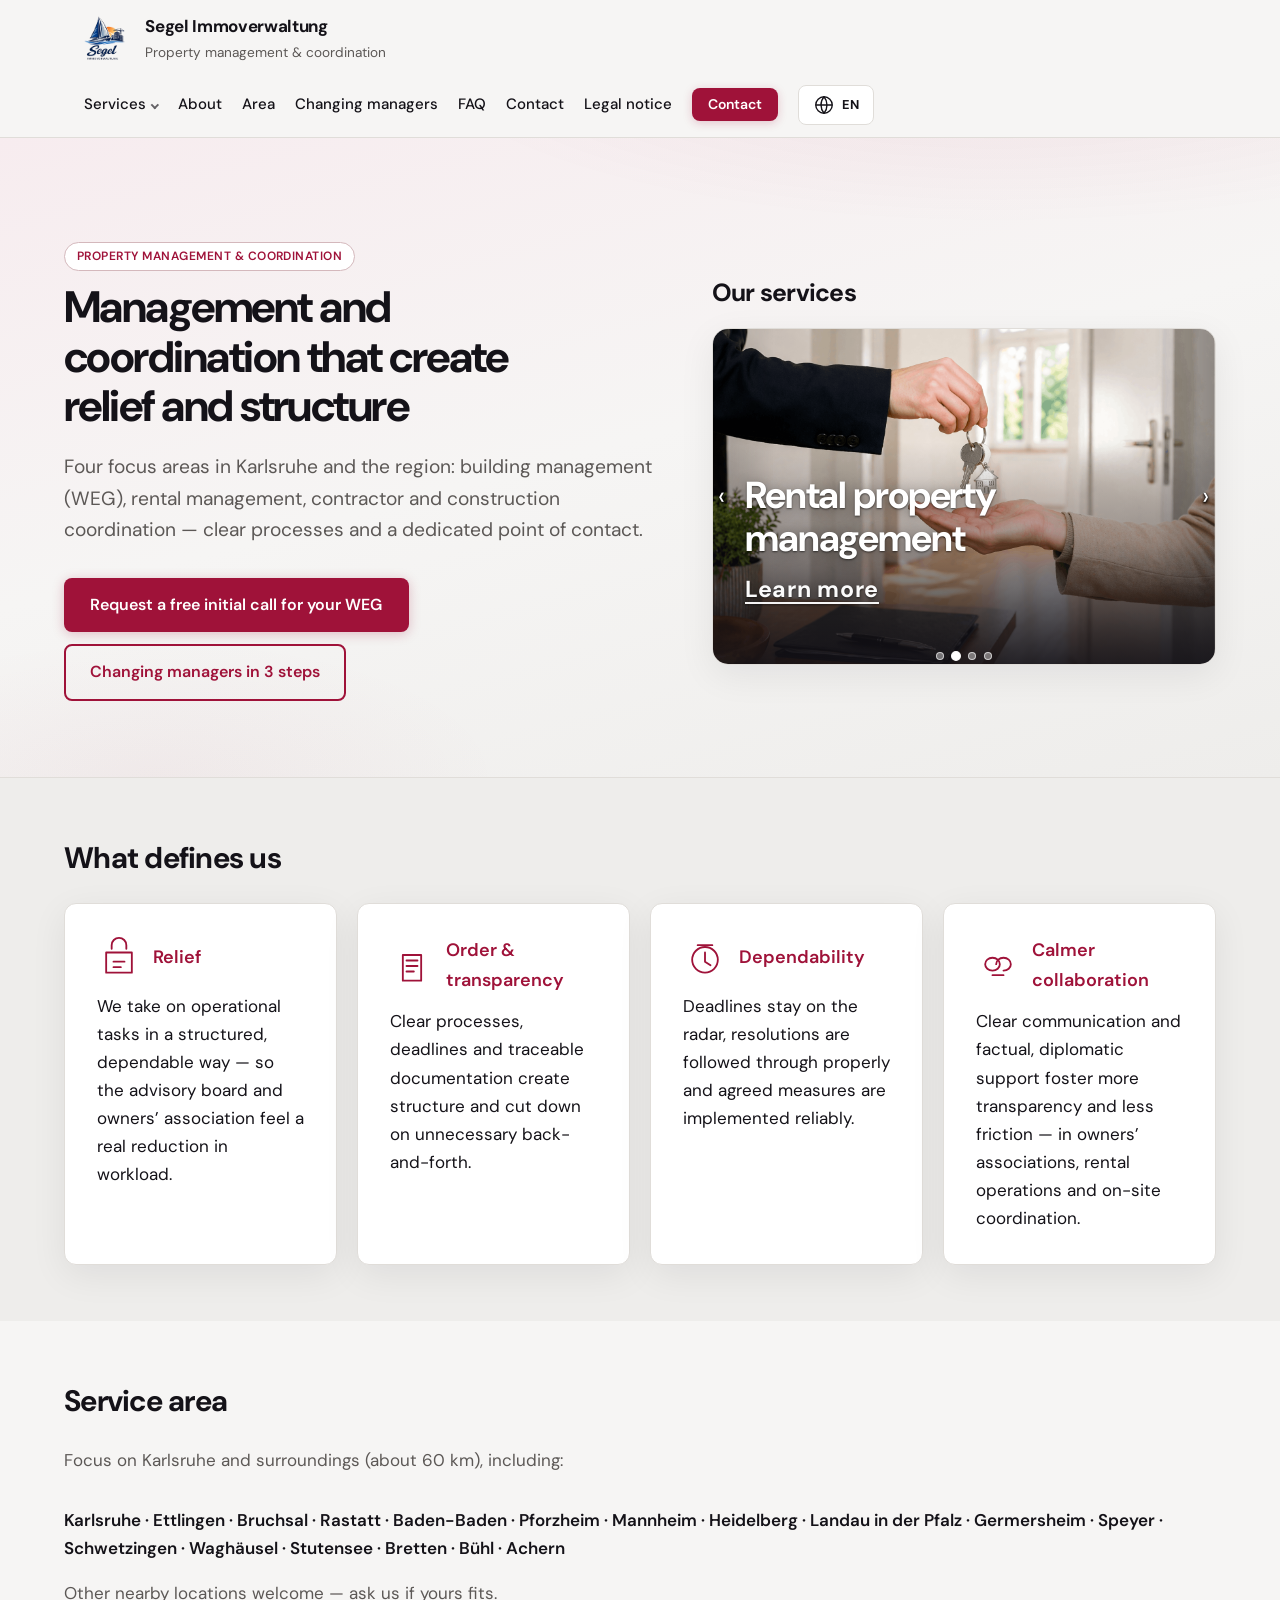
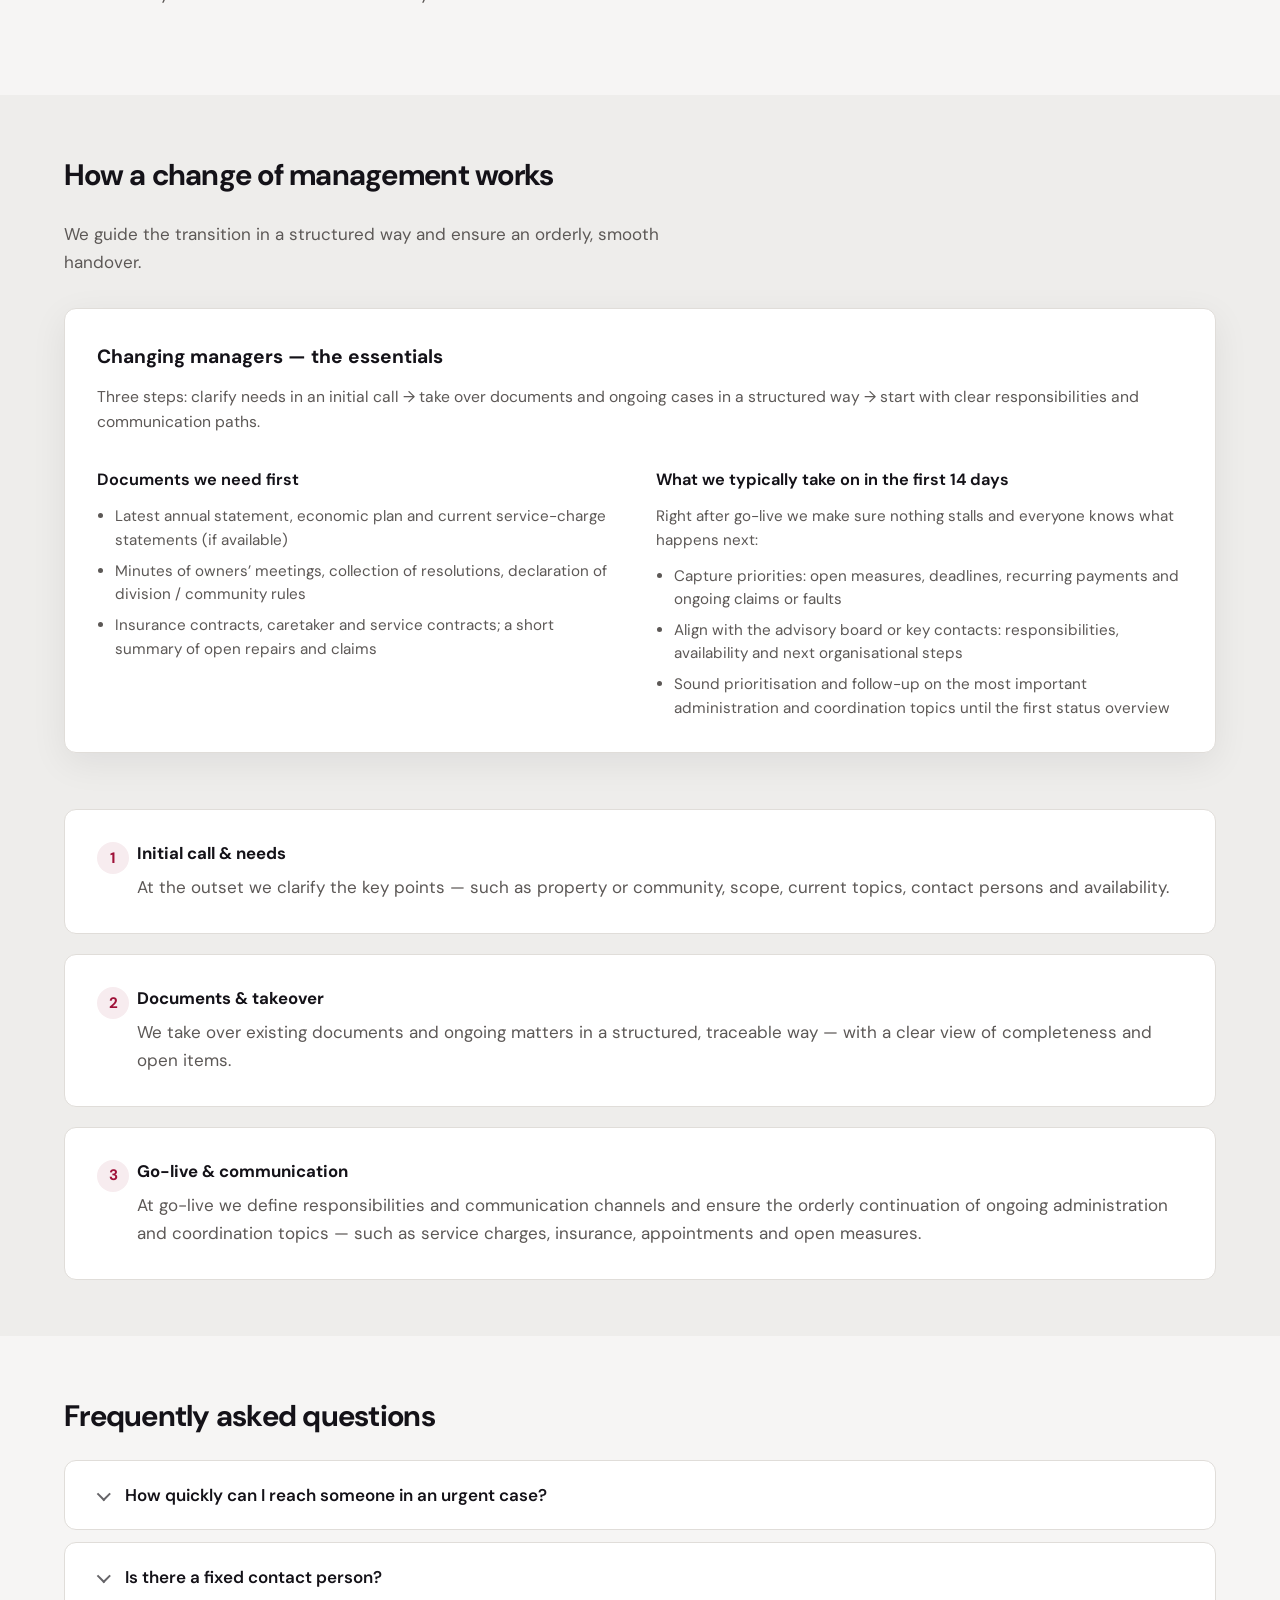
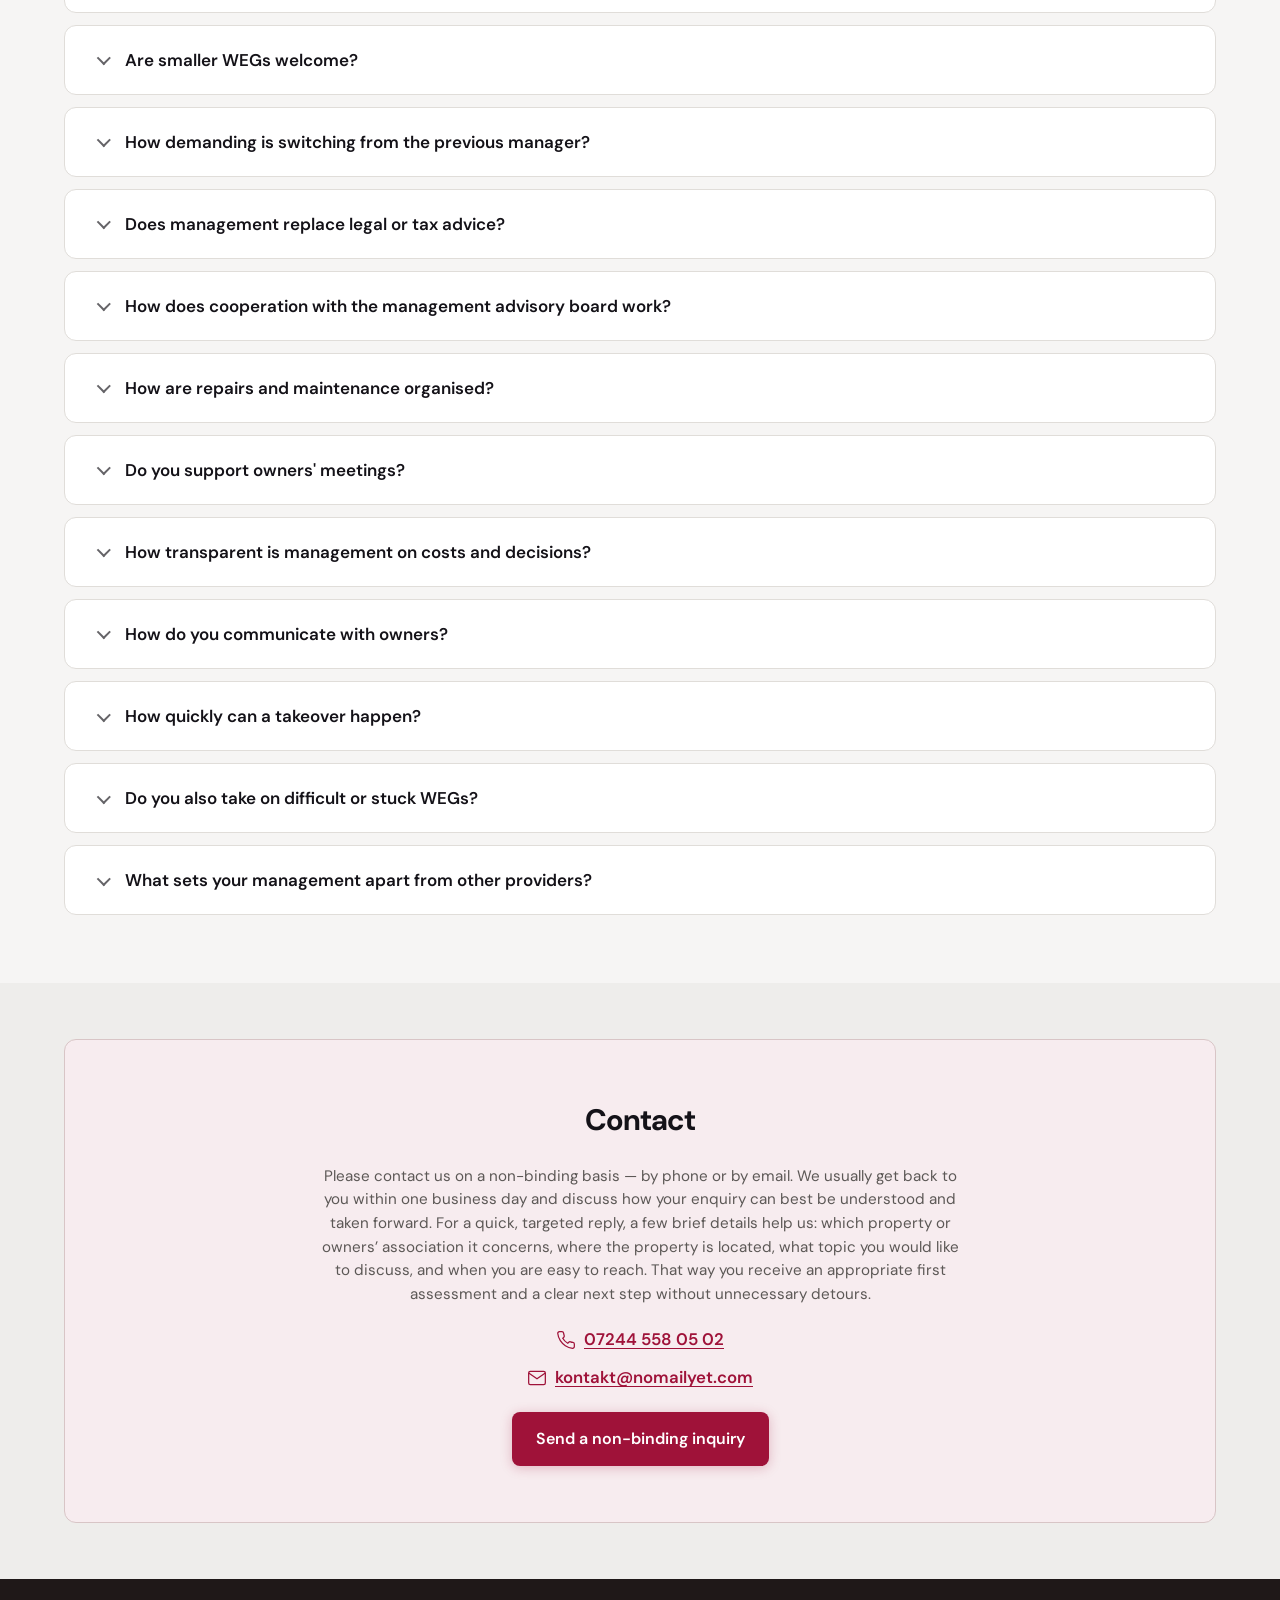
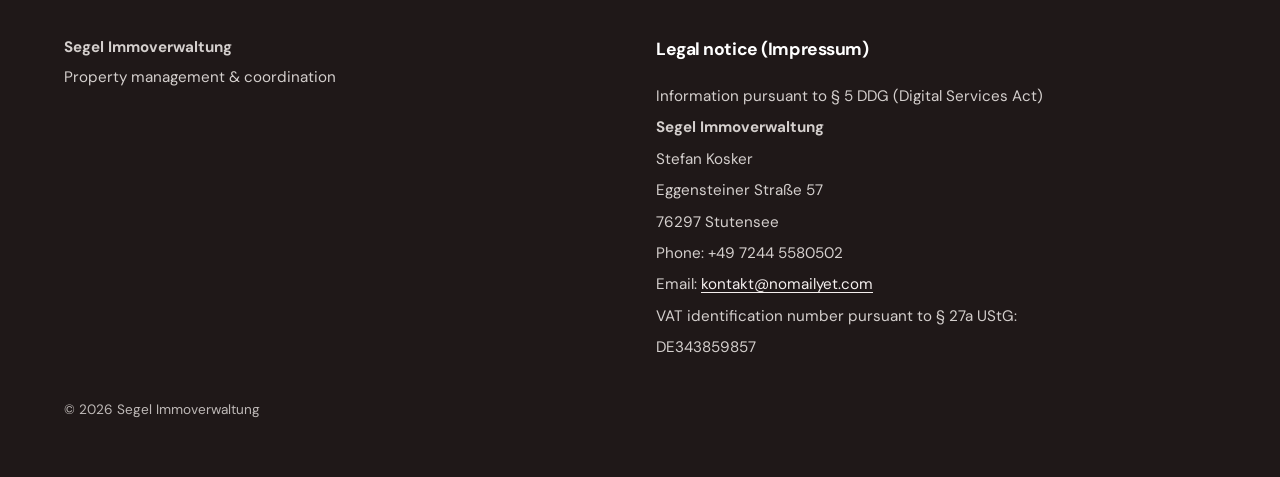
==== commit 6a1c4751: "Add Impressum details, site pages, and supporting assets Replace legal placeholder with full imprint" ====
--- a/en/index.html
+++ b/en/index.html
@@ -89,6 +89,7 @@
                   </ul>
                 </div>
               </details>
+              <a href="ueber-uns.html" data-i18n="navAbout">About</a>
               <a href="#region" data-i18n="navRegion">Region</a>
               <a href="#ablauf" data-i18n="navProcess">Verwaltungswechsel</a>
               <a href="#faq" data-i18n="navFaq">FAQ</a>
@@ -763,14 +764,20 @@
           </div>
           <div>
             <h2 class="imprint-footer-h2" data-i18n="imprintTitle">Impressum</h2>
-            <p class="impressum-placeholder" data-i18n="imprintPlaceholder">
-              Angaben gemäß gesetzlicher Pflicht (Anbieterkennzeichnung) werden vor Veröffentlichung
-              der Website durch die Segel Immoverwaltung ergänzt. Bis dahin wenden Sie sich bitte
-              direkt per E-Mail.
-            </p>
-            <p class="footer-note" data-i18n="imprintPlaceholderNote">
-              Platzhalter bis zur Freigabe der finalen Impressumsdaten.
-            </p>
+            <div class="impressum-content">
+              <p data-i18n="imprintDdg">Angaben gemäß § 5 DDG</p>
+              <p><strong data-i18n="footerCompany">Segel Immoverwaltung</strong></p>
+              <p data-i18n="imprintOwnerName">Stefan Kosker</p>
+              <p data-i18n="imprintStreet">Eggensteiner Straße 57</p>
+              <p data-i18n="imprintCity">76297 Stutensee</p>
+              <p data-i18n="imprintPhone">Telefon: 07244 558 05 02</p>
+              <p>
+                <span data-i18n="imprintEmailLabel">E-Mail:</span>
+                <a href="mailto:kontakt@nomailyet.com" class="mailto-contact-link">kontakt@nomailyet.com</a>
+              </p>
+              <p data-i18n="imprintVatIntro">Umsatzsteuer-Identifikationsnummer gemäß § 27a UStG:</p>
+              <p data-i18n="imprintVatId">DE343859857</p>
+            </div>
           </div>
         </div>
         <p class="footer-note" style="border: 0; padding-top: 0">
--- a/css/styles.css
+++ b/css/styles.css
@@ -300,7 +300,14 @@
   display: flex;
   flex-wrap: wrap;
   gap: var(--space-sm) var(--space-md);
+  /* Stretch so every item shares the same row height; centering per-item then aligns labels. */
+  align-items: stretch;
+}
+
+.site-nav > a {
+  display: flex;
   align-items: center;
+  line-height: 1.25;
 }
 
 .site-nav a {
@@ -317,6 +324,15 @@
 
 .nav-dropdown {
   position: relative;
+}
+
+/* Top-level dropdown in header: match height and vertical centering of adjacent <a> links. */
+.site-nav > .nav-dropdown {
+  display: flex;
+  flex-direction: column;
+  justify-content: center;
+  margin: 0;
+  padding: 0;
 }
 
 .nav-dropdown__summary {
@@ -328,7 +344,7 @@
   gap: 0.4rem;
   font-size: 0.9375rem;
   font-weight: 500;
-  line-height: 1.2;
+  line-height: 1.25;
   color: var(--color-text);
   padding: 0.15rem 0;
 }
@@ -548,6 +564,70 @@
 
 .detail-hero__teaser {
   margin-top: var(--space-md);
+}
+
+.about-intro__note {
+  margin-top: 0;
+  margin-bottom: var(--space-lg);
+  font-size: 0.95rem;
+}
+
+.about-intro {
+  display: grid;
+  gap: var(--space-xl);
+  align-items: start;
+}
+
+@media (min-width: 48rem) {
+  .about-intro {
+    grid-template-columns: minmax(12rem, 17rem) minmax(0, 1fr);
+    gap: var(--space-2xl);
+    align-items: center;
+  }
+}
+
+.about-intro__figure {
+  margin: 0;
+}
+
+.about-intro__caption {
+  margin: var(--space-sm) 0 0;
+  font-size: 0.9rem;
+  font-weight: 500;
+  color: var(--color-text-muted);
+  text-align: center;
+  line-height: 1.35;
+}
+
+@media (min-width: 48rem) {
+  .about-intro__caption {
+    text-align: left;
+  }
+}
+
+.about-intro__img {
+  border-radius: var(--radius);
+  box-shadow: var(--shadow);
+  width: 100%;
+  max-width: 20rem;
+  margin-inline: auto;
+  object-fit: cover;
+  aspect-ratio: 4 / 5;
+}
+
+@media (min-width: 48rem) {
+  .about-intro__img {
+    margin-inline: 0;
+    max-width: none;
+  }
+}
+
+.about-intro__prose p {
+  margin: 0 0 var(--space-md);
+}
+
+.about-intro__prose p:last-child {
+  margin-bottom: 0;
 }
 
 @media (prefers-reduced-motion: reduce) {
@@ -1604,9 +1684,16 @@
   margin: 0;
 }
 
-.impressum-placeholder {
-  font-style: italic;
-  opacity: 0.92;
+.impressum-content {
+  margin: 0;
+}
+
+.impressum-content p {
+  margin: 0.4rem 0;
+}
+
+.impressum-content p:first-child {
+  margin-top: 0;
 }
 
 /* Mobile / tablet: slide-in navigation (burger) */
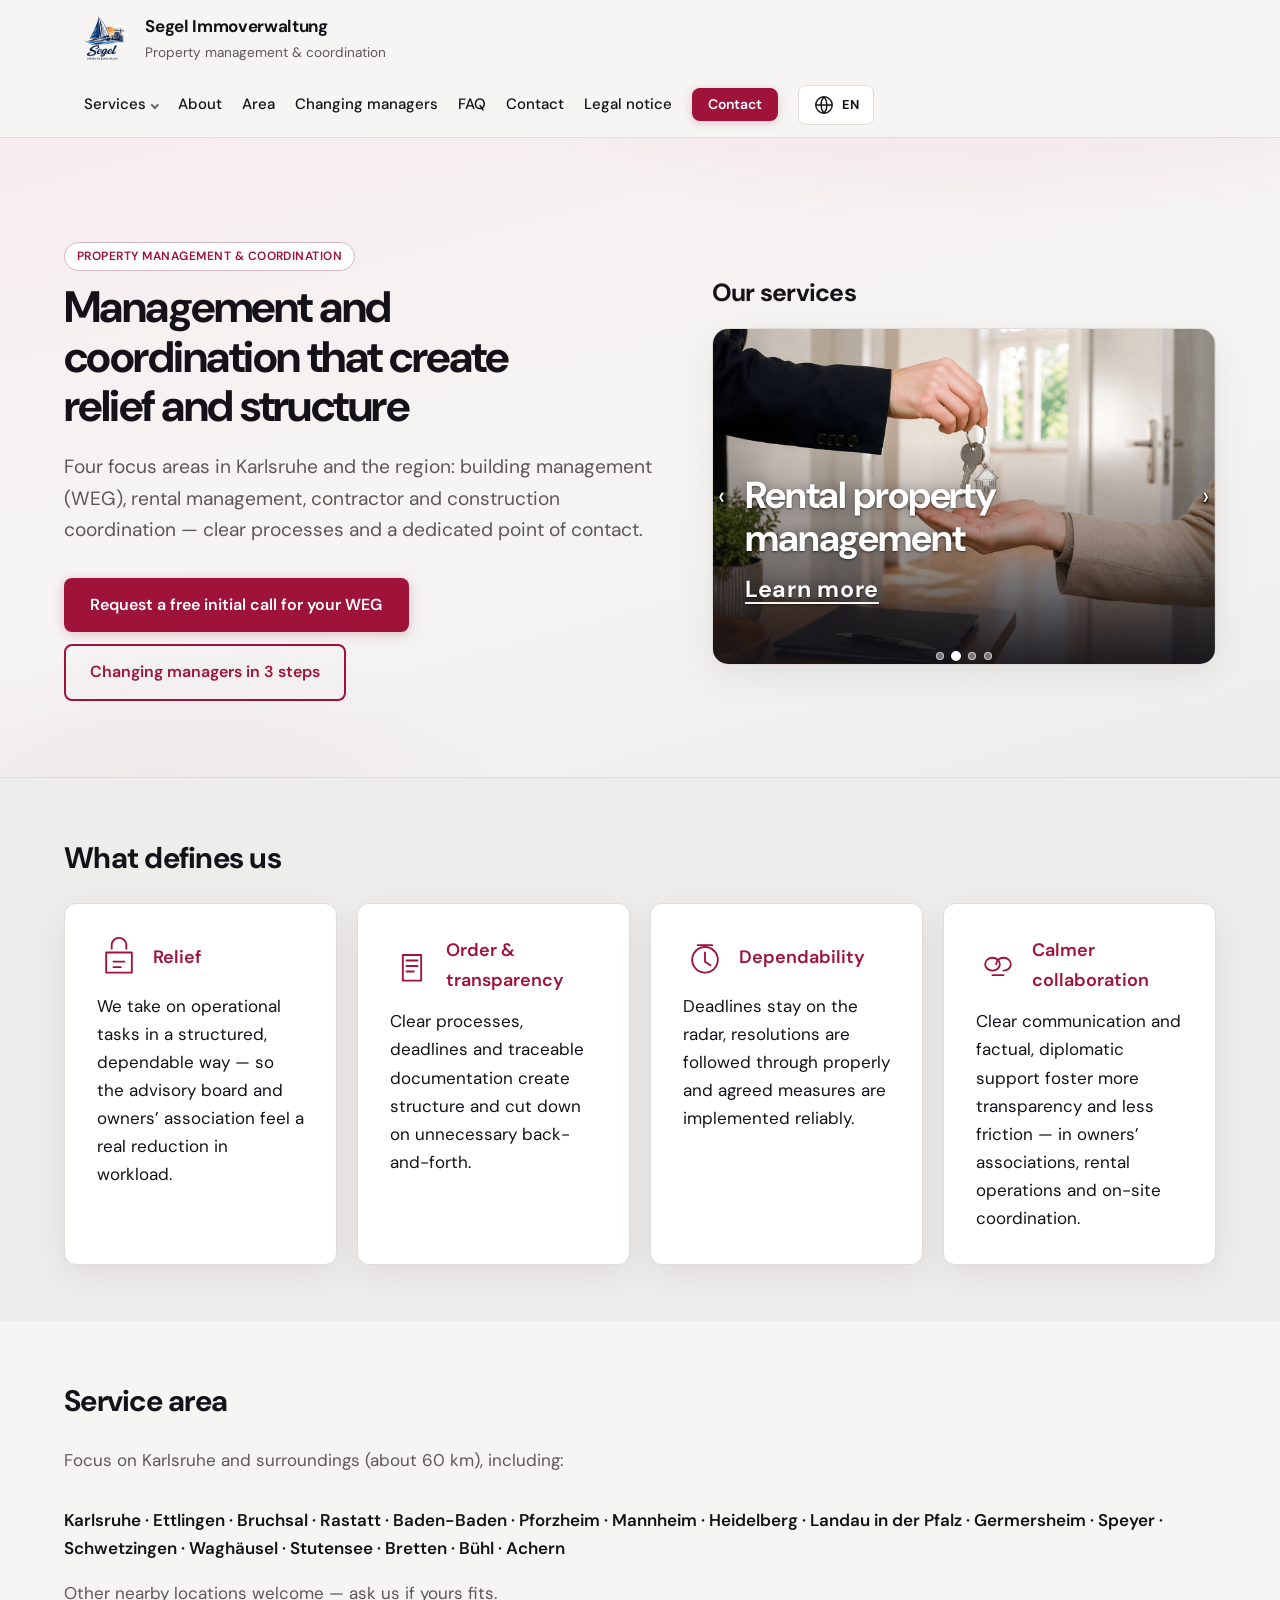
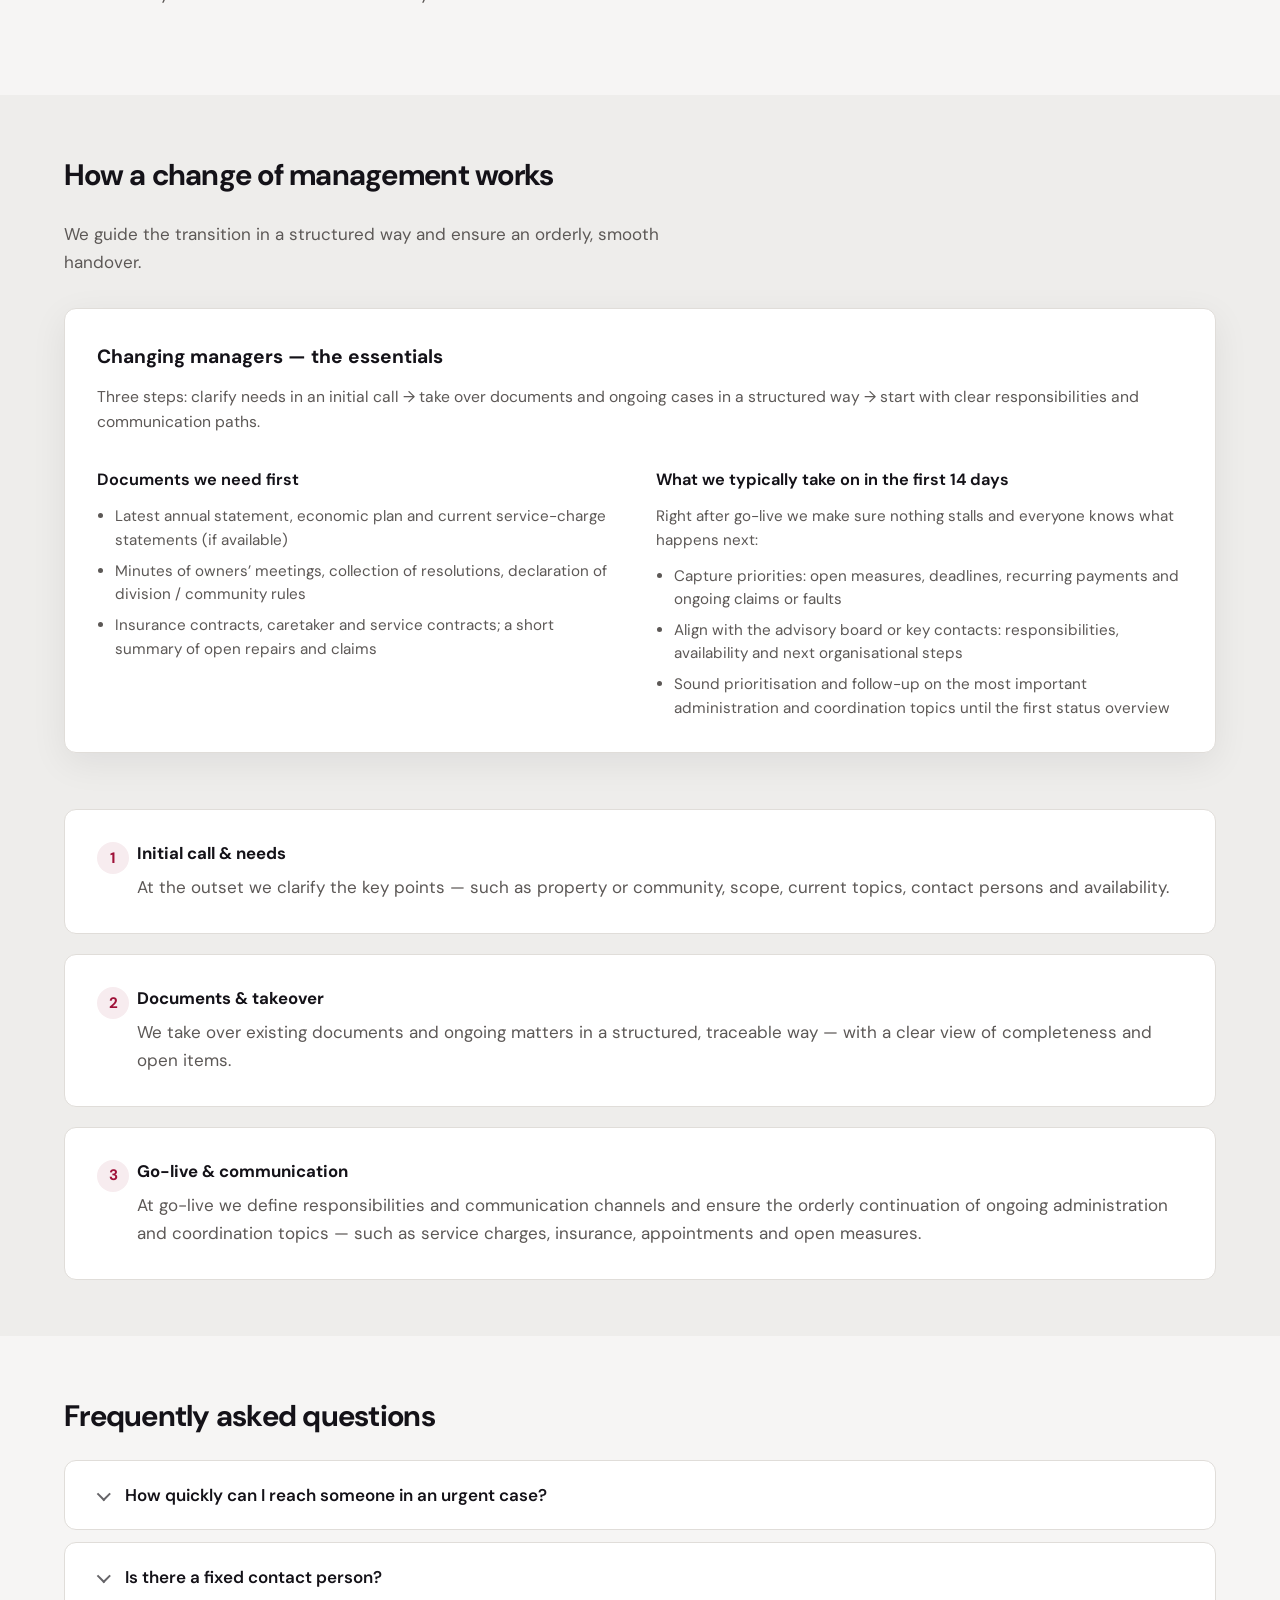
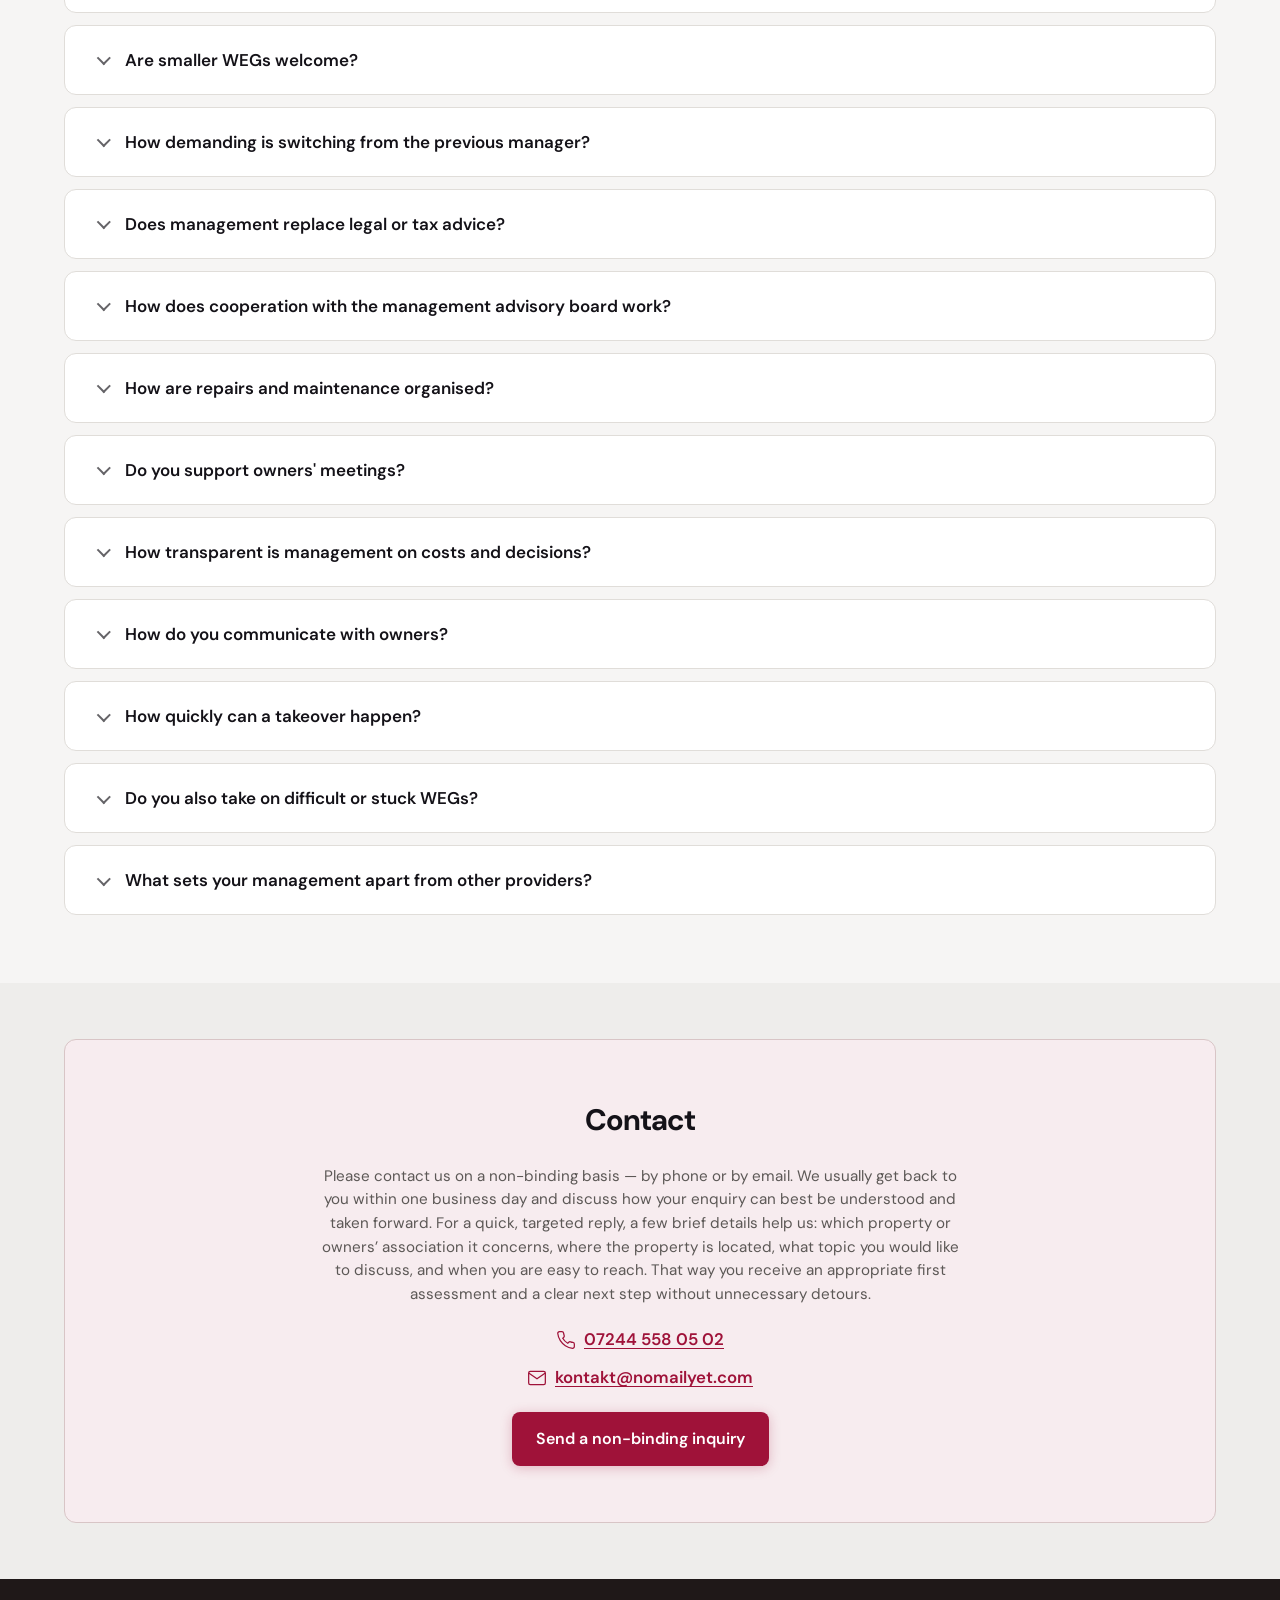
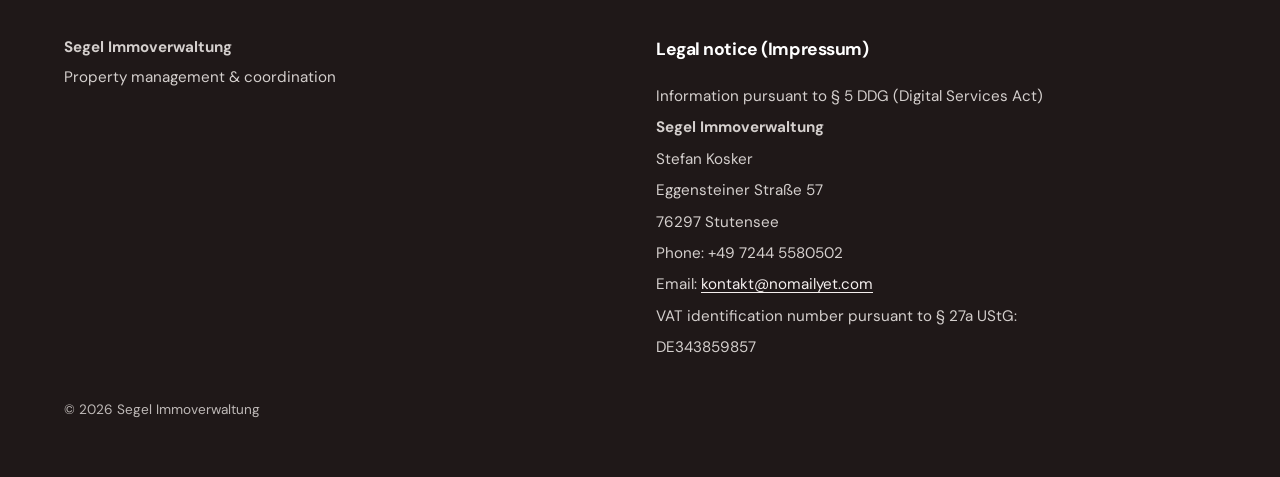
==== commit c8b383c8: "Über uns and Impressum + finalized" ====
--- a/en/index.html
+++ b/en/index.html
@@ -19,6 +19,7 @@
     <link rel="icon" href="../images/Logos/Logo-Small.png" type="image/png" />
     <link rel="alternate" hreflang="de" href="../index.html" />
     <link rel="alternate" hreflang="en" href="./index.html" />
+    <script src="../js/hreflang.js"></script>
     <link rel="stylesheet" href="../css/styles.css" />
     <script>
       (function () {
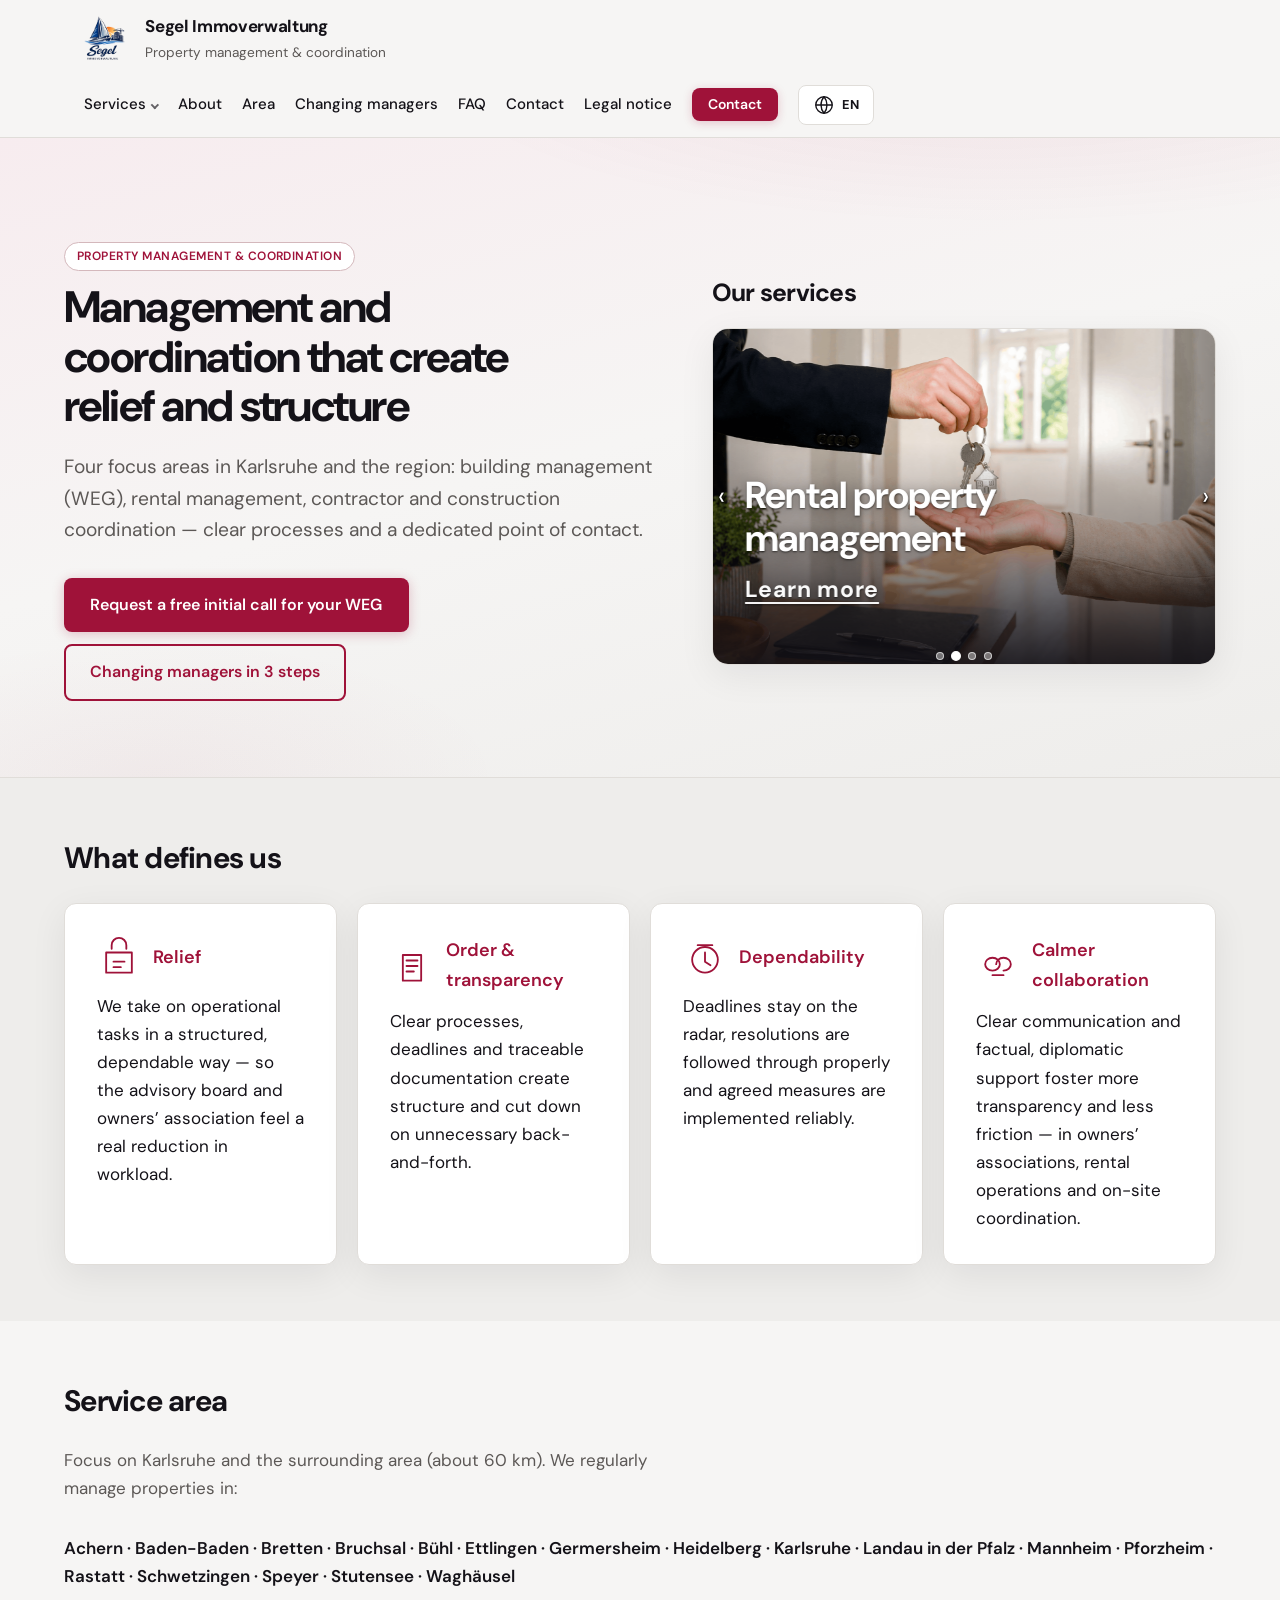
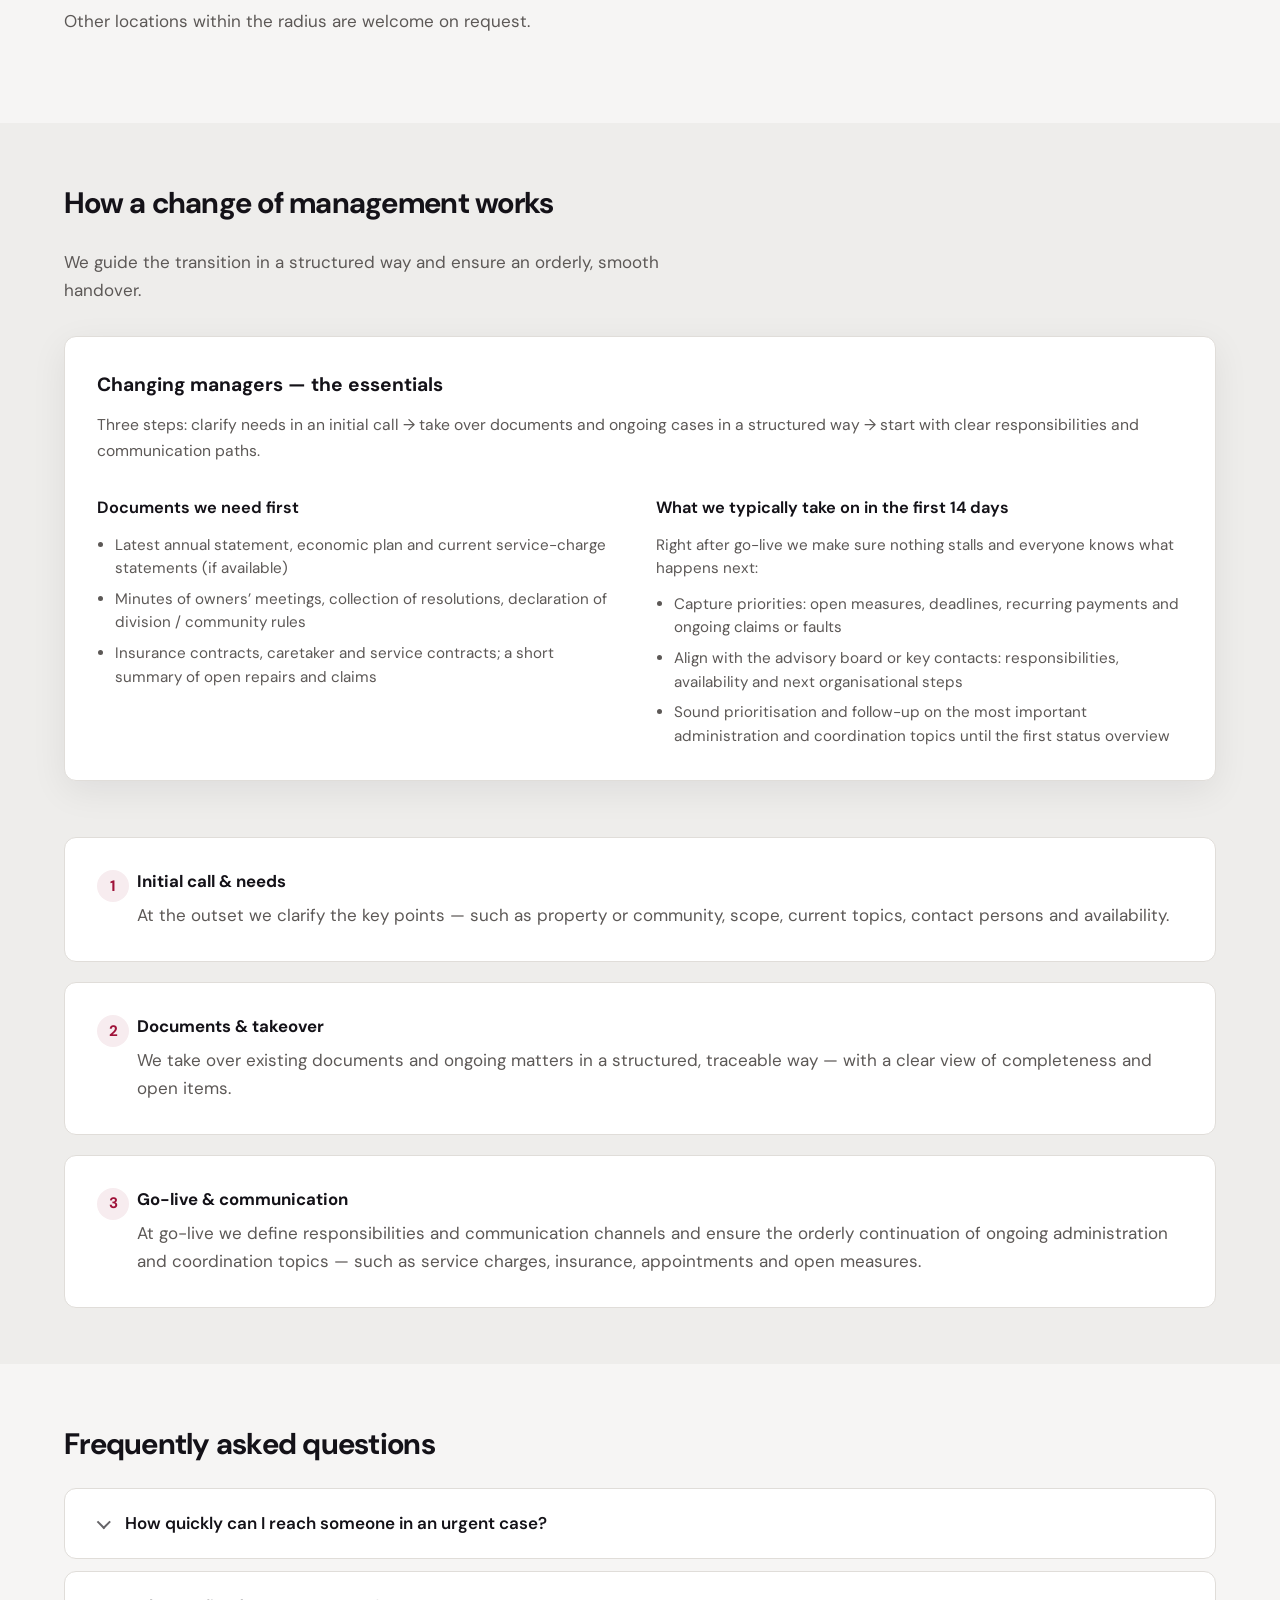
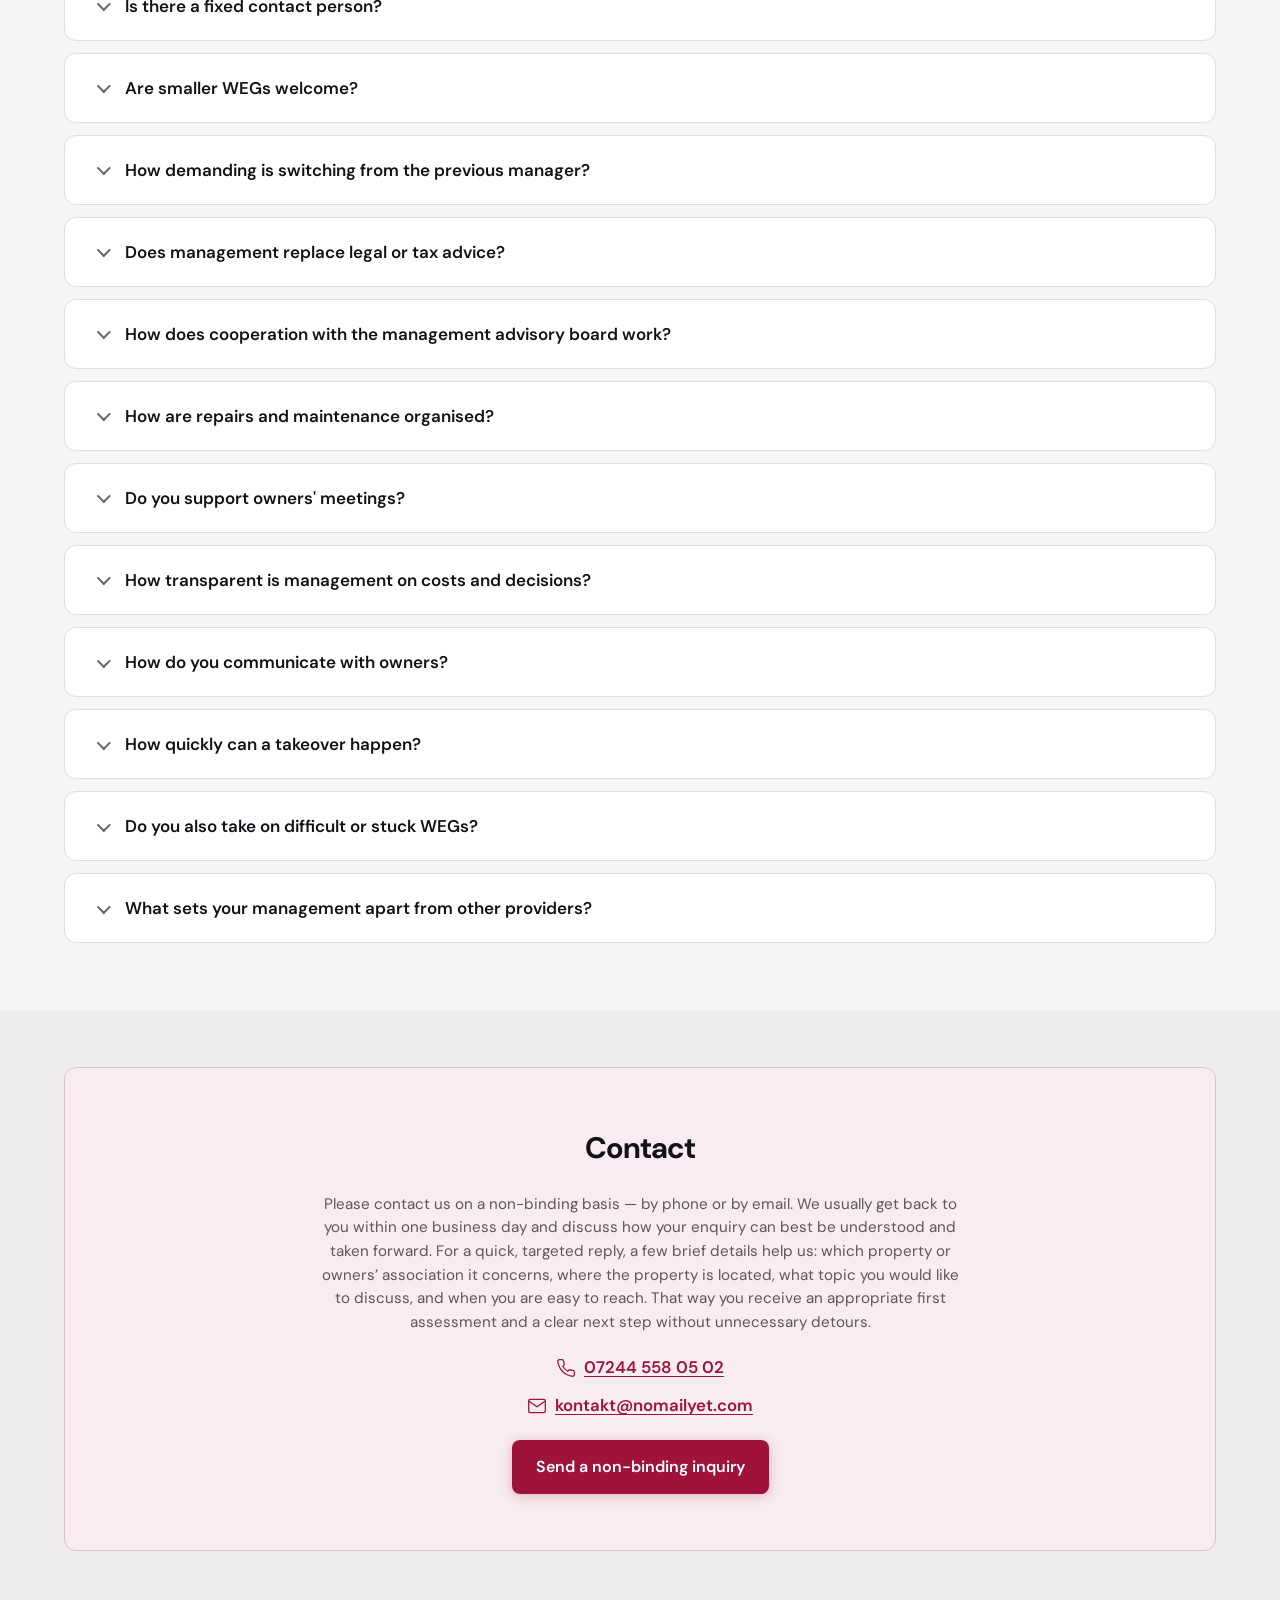
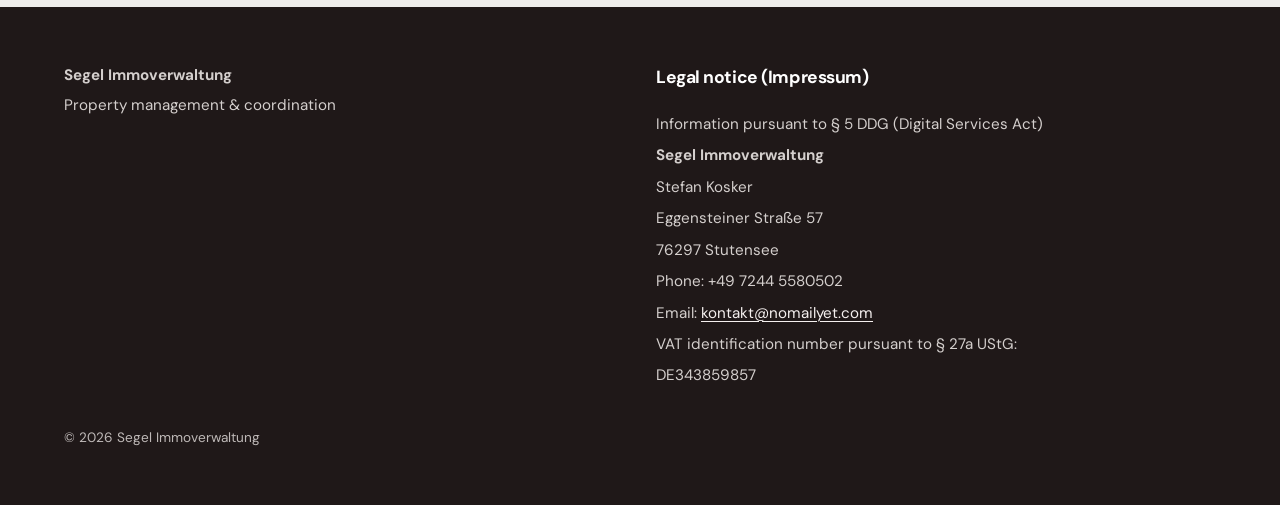
==== commit e9529957: "SEO optimize the location text." ====
--- a/en/index.html
+++ b/en/index.html
@@ -508,15 +508,16 @@
         <div class="section-inner">
           <h2 id="region-heading" data-i18n="regionTitle">Einzugsgebiet</h2>
           <p class="lead-muted" data-i18n="regionLead">
-            Schwerpunkt Karlsruhe und Umgebung (ca. 60 km), u. a.:
+            Focus on Karlsruhe and the surrounding area (about 60 km). We regularly manage
+            properties in:
           </p>
           <p class="region-highlight" data-i18n="regionCities">
-            Karlsruhe · Ettlingen · Bruchsal · Rastatt · Baden-Baden · Pforzheim · Mannheim ·
-            Heidelberg · Landau in der Pfalz · Germersheim · Speyer · Schwetzingen · Waghäusel
-            · Stutensee · Bretten · Bühl · Achern
+            Achern · Baden-Baden · Bretten · Bruchsal · Bühl · Ettlingen · Germersheim ·
+            Heidelberg · Karlsruhe · Landau in der Pfalz · Mannheim · Pforzheim · Rastatt ·
+            Schwetzingen · Speyer · Stutensee · Waghäusel
           </p>
           <p class="lead-muted region-follow" data-i18n="regionMore">
-            Weitere Orte im Radius gerne — kurz nachfragen, ob es passt.
+            Other locations within the radius are welcome on request.
           </p>
         </div>
       </section>
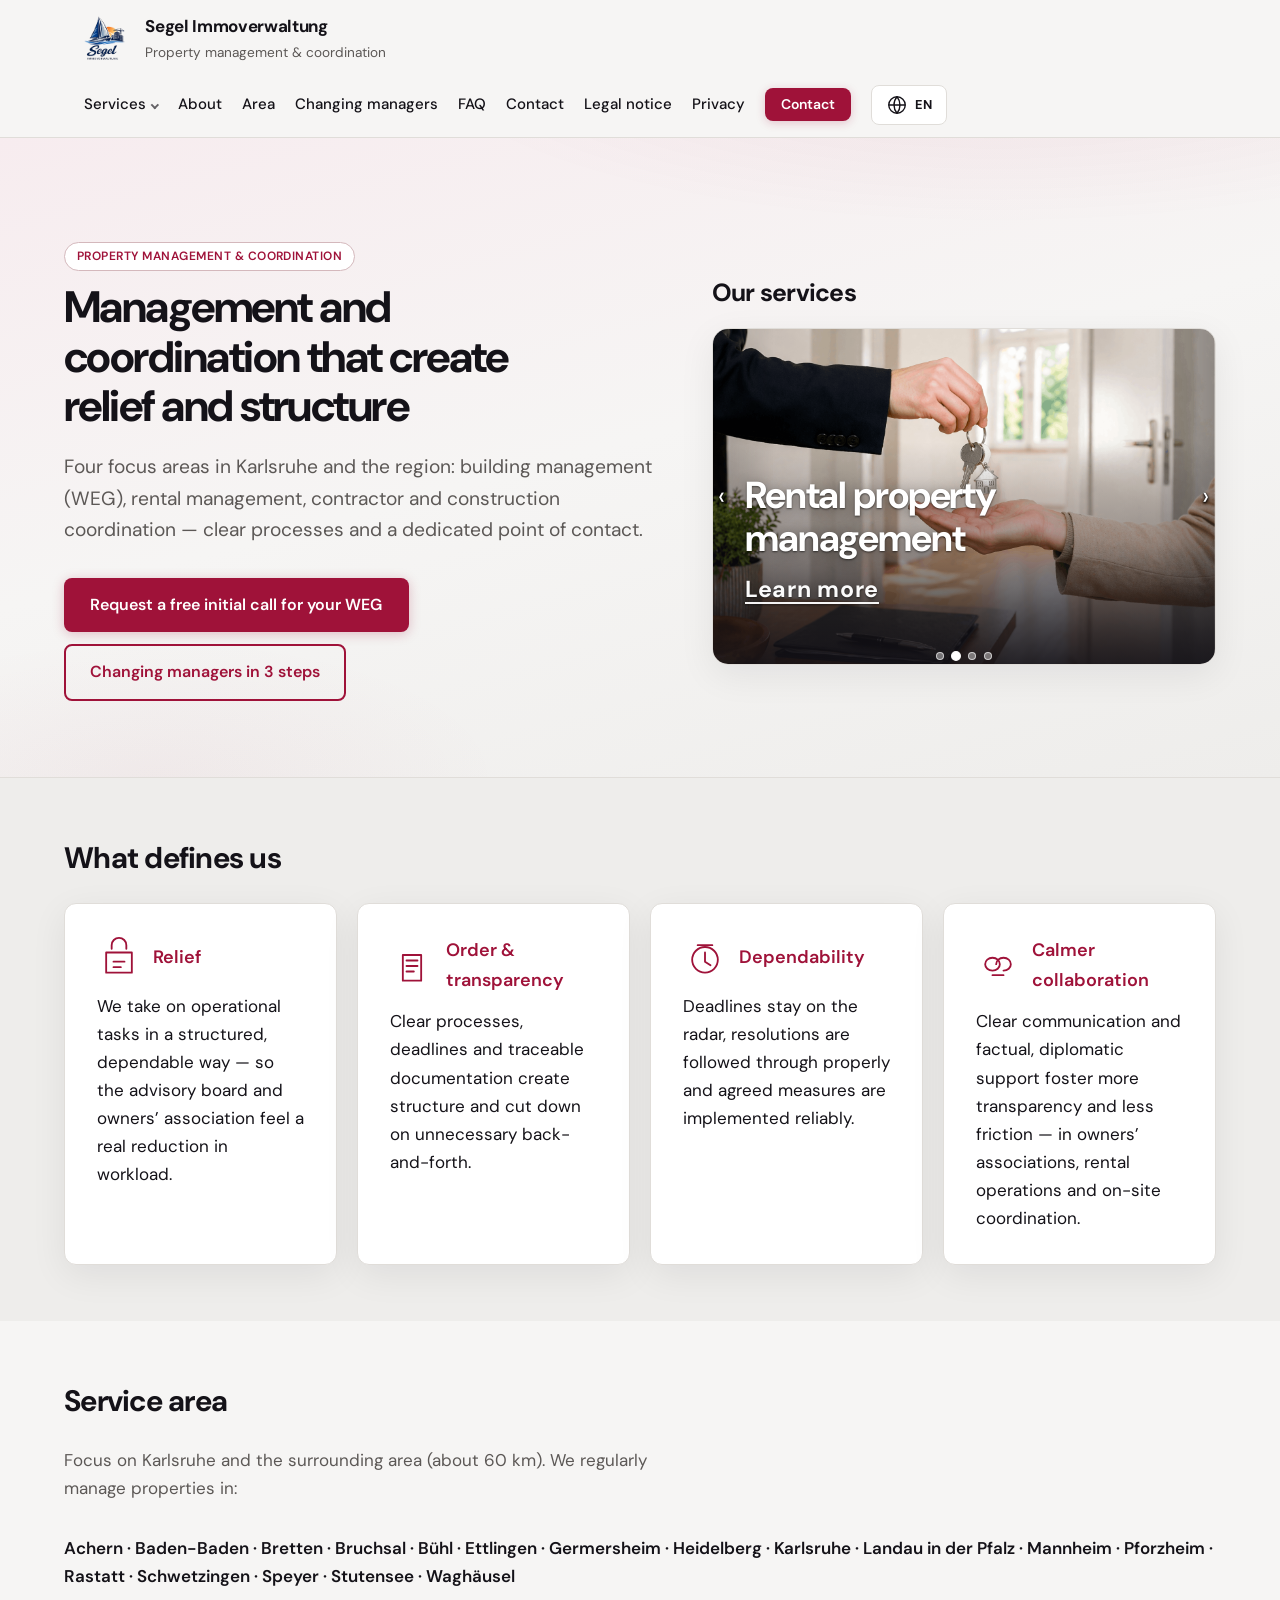
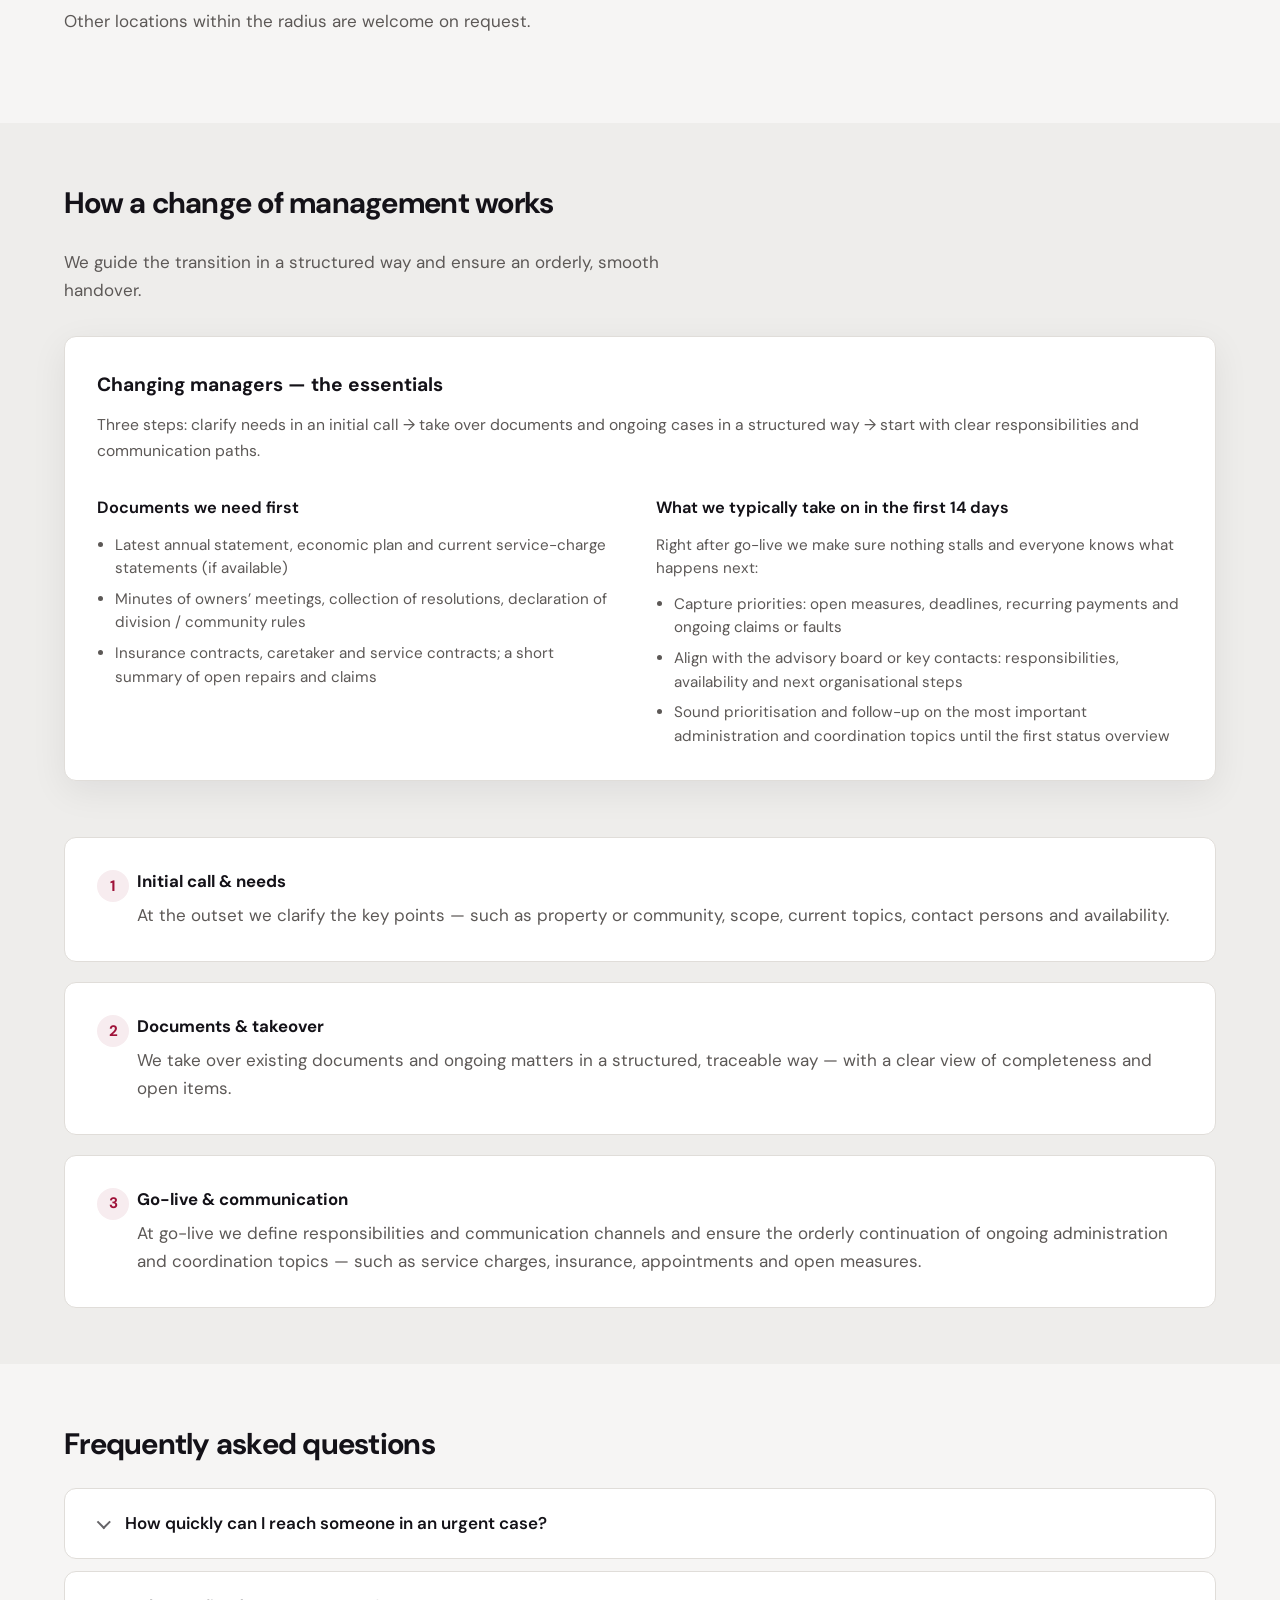
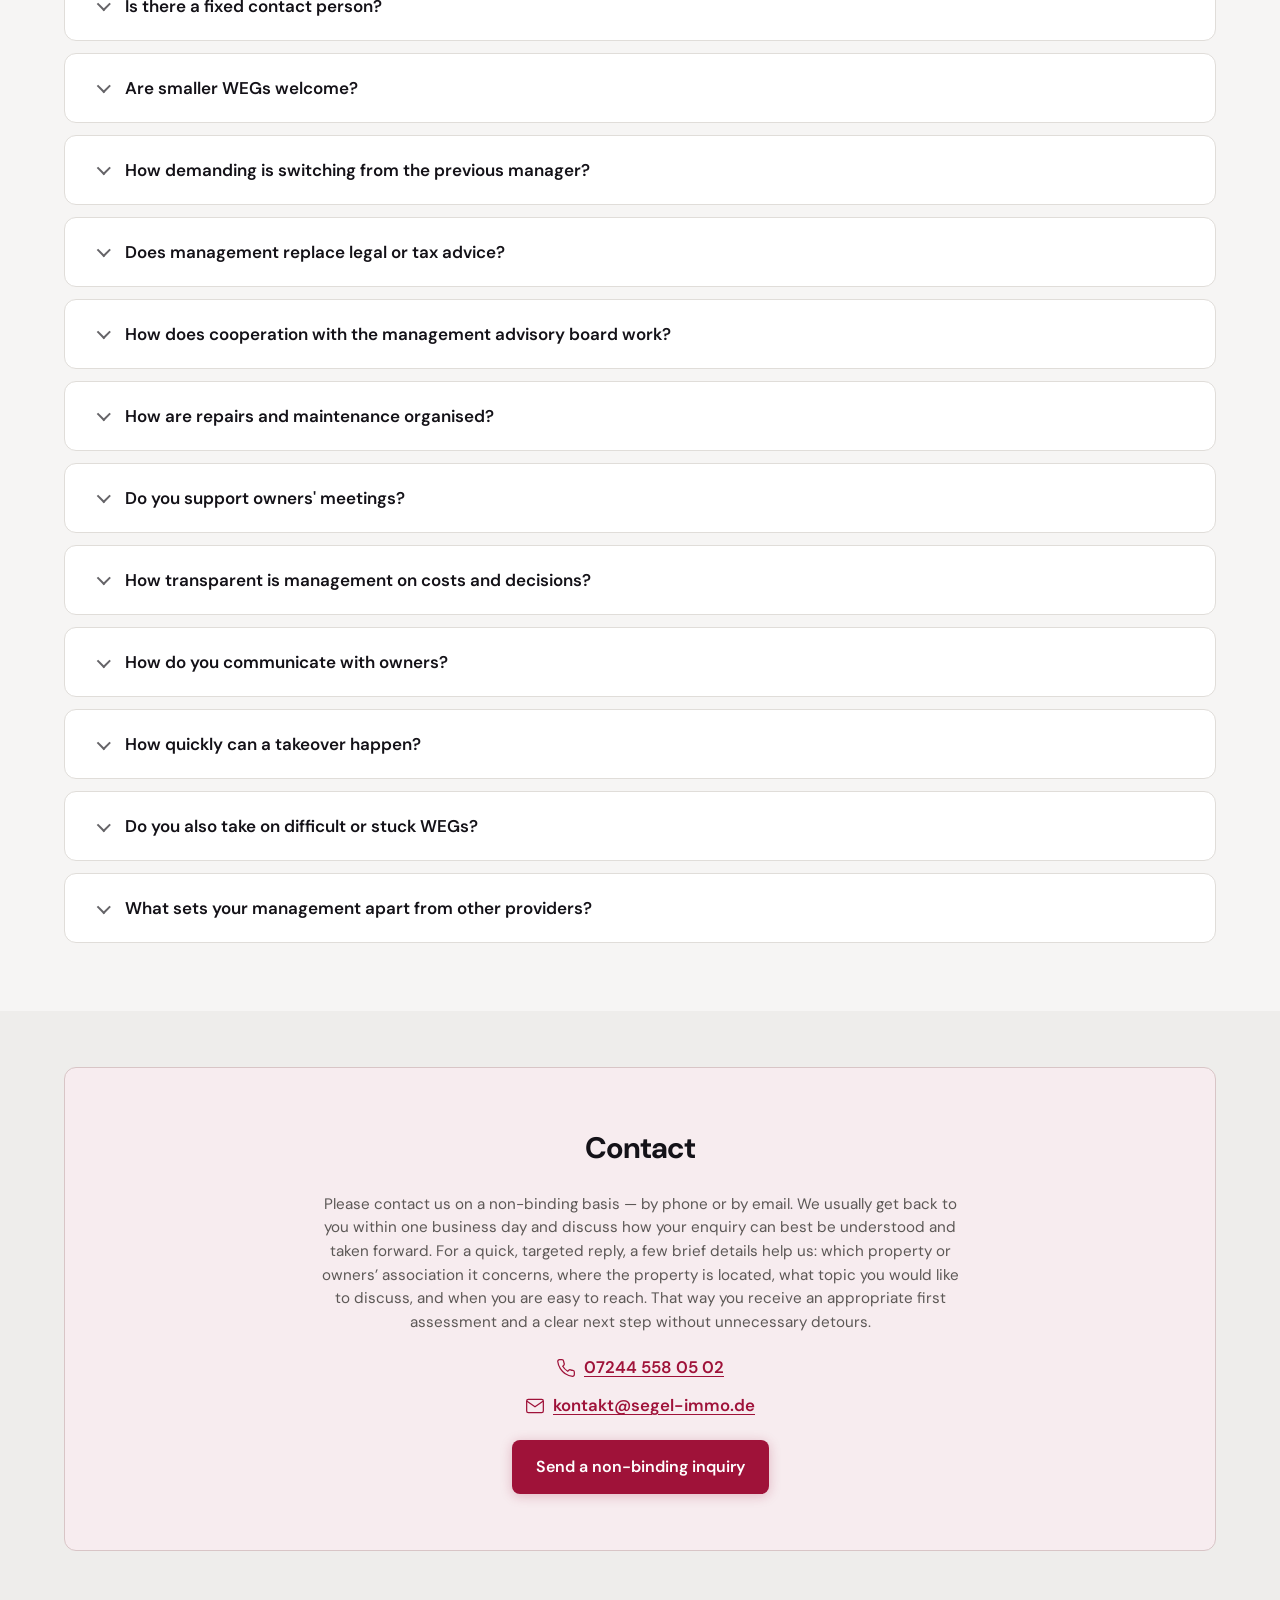
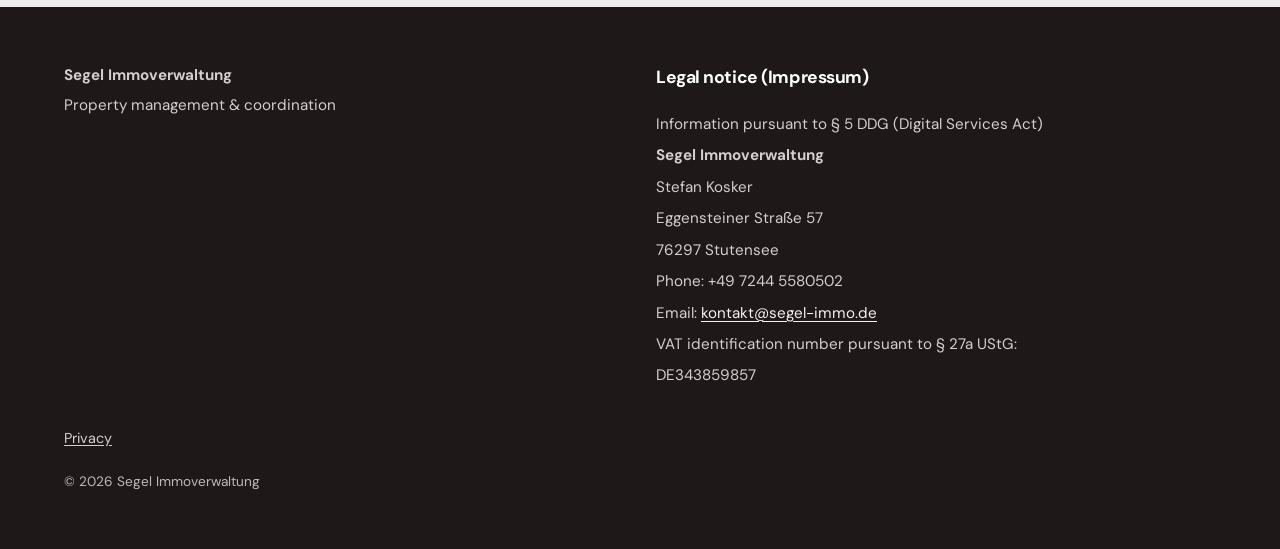
==== commit 9e9050db: "SEO steps" ====
--- a/en/index.html
+++ b/en/index.html
@@ -7,9 +7,9 @@
       name="description"
       data-i18n="metaDescription"
       data-i18n-attr="content"
-      content="Hausverwaltung für WEGs, Mietverwaltung, Dienstleister- und Baukoordination mit klaren Prozessen. Einzugsgebiet Karlsruhe, Rhein-Neckar, Kraichgau und Umgebung."
+      content="Building management for condominium associations (WEG), rental management, contractor and construction coordination — clear processes. Serving Karlsruhe, Rhine-Neckar, Kraichgau and surrounding areas."
     />
-    <title data-i18n="metaTitle">Segel Immoverwaltung — Hausverwaltung &amp; Koordination Karlsruhe &amp; Region</title>
+    <title data-i18n="metaTitle">Segel Immoverwaltung — Property &amp; building management, Karlsruhe &amp; region</title>
     <link rel="preconnect" href="https://fonts.googleapis.com" />
     <link rel="preconnect" href="https://fonts.gstatic.com" crossorigin />
     <link
@@ -17,9 +17,68 @@
       rel="stylesheet"
     />
     <link rel="icon" href="../images/Logos/Logo-Small.png" type="image/png" />
-    <link rel="alternate" hreflang="de" href="../index.html" />
-    <link rel="alternate" hreflang="en" href="./index.html" />
-    <script src="../js/hreflang.js"></script>
+    <link rel="canonical" href="https://segel-immo.de/en/index.html" />
+    <link rel="alternate" hreflang="de" href="https://segel-immo.de/" />
+    <link rel="alternate" hreflang="en" href="https://segel-immo.de/en/index.html" />
+    <link rel="alternate" hreflang="x-default" href="https://segel-immo.de/" />
+    <meta property="og:type" content="website" />
+    <meta property="og:site_name" content="Segel Immoverwaltung" />
+    <meta property="og:locale" content="en_US" />
+    <meta property="og:locale:alternate" content="de_DE" />
+    <meta property="og:url" content="https://segel-immo.de/en/index.html" />
+    <meta property="og:title" content="Segel Immoverwaltung — Property &amp; building management, Karlsruhe &amp; region" />
+    <meta property="og:description" content="Building management for condominium associations (WEG), rental management, contractor and construction coordination — clear processes. Serving Karlsruhe, Rhine-Neckar, Kraichgau and surrounding areas." />
+    <meta property="og:image" content="https://segel-immo.de/images/Logos/Logo-Small.png" />
+    <meta name="twitter:card" content="summary_large_image" />
+    <meta name="twitter:title" content="Segel Immoverwaltung — Property &amp; building management, Karlsruhe &amp; region" />
+    <meta name="twitter:description" content="Building management for condominium associations (WEG), rental management, contractor and construction coordination — clear processes. Serving Karlsruhe, Rhine-Neckar, Kraichgau and surrounding areas." />
+    <meta name="twitter:image" content="https://segel-immo.de/images/Logos/Logo-Small.png" />
+    <script type="application/ld+json">
+      {
+        "@context": "https://schema.org",
+        "@graph": [
+          {
+            "@type": "WebSite",
+            "@id": "https://segel-immo.de/#website",
+            "url": "https://segel-immo.de/",
+            "name": "Segel Immoverwaltung",
+            "inLanguage": "en-US",
+            "publisher": { "@id": "https://segel-immo.de/#organization" }
+          },
+          {
+            "@type": ["LocalBusiness", "ProfessionalService"],
+            "@id": "https://segel-immo.de/#organization",
+            "name": "Segel Immoverwaltung",
+            "url": "https://segel-immo.de/",
+            "telephone": "+4972445580502",
+            "email": "kontakt@segel-immo.de",
+            "image": "https://segel-immo.de/images/Logos/Logo-Small.png",
+            "address": {
+              "@type": "PostalAddress",
+              "streetAddress": "Eggensteiner Straße 57",
+              "addressLocality": "Stutensee",
+              "postalCode": "76297",
+              "addressCountry": "DE"
+            },
+            "geo": {
+              "@type": "GeoCoordinates",
+              "latitude": 49.067591,
+              "longitude": 8.460911
+            },
+            "vatID": "DE343859857",
+            "areaServed": {
+              "@type": "GeoCircle",
+              "geoMidpoint": {
+                "@type": "GeoCoordinates",
+                "latitude": 49.067591,
+                "longitude": 8.460911
+              },
+              "geoRadius": 60000
+            }
+          }
+        ]
+      }
+    </script>
     <link rel="stylesheet" href="../css/styles.css" />
     <script>
       (function () {
@@ -96,6 +155,7 @@
               <a href="#faq" data-i18n="navFaq">FAQ</a>
               <a href="#kontakt" data-i18n="navContact">Kontakt</a>
               <a href="#impressum" data-i18n="navImprint">Impressum</a>
+              <a href="datenschutz.html" data-i18n="navPrivacy">Privacy</a>
             </nav>
             <div
               class="nav-drawer__contact"
@@ -122,7 +182,7 @@
               >
               <a
                 class="nav-drawer__contact-link nav-drawer__mail mailto-contact-link"
-                href="mailto:kontakt@nomailyet.com"
+                href="mailto:kontakt@segel-immo.de"
                 ><span class="nav-drawer__contact-icon" aria-hidden="true"
                   ><svg
                     width="20"
@@ -136,7 +196,7 @@
                       d="M4 4h16c1.1 0 2 .9 2 2v12c0 1.1-.9 2-2 2H4c-1.1 0-2-.9-2-2V6c0-1.1.9-2 2-2z"
                     />
                     <path d="m22 6-10 7L2 6" /></svg></span
-                ><span data-i18n="contactEmailDisplay">kontakt@nomailyet.com</span></a
+                ><span data-i18n="contactEmailDisplay">kontakt@segel-immo.de</span></a
               >
             </div>
           </div>
@@ -729,7 +789,7 @@
               >
               <a
                 class="contact-block__channel contact-block__email mailto-contact-link"
-                href="mailto:kontakt@nomailyet.com"
+                href="mailto:kontakt@segel-immo.de"
                 ><span class="contact-block__channel-icon" aria-hidden="true"
                   ><svg
                     width="20"
@@ -743,13 +803,13 @@
                       d="M4 4h16c1.1 0 2 .9 2 2v12c0 1.1-.9 2-2 2H4c-1.1 0-2-.9-2-2V6c0-1.1.9-2 2-2z"
                     />
                     <path d="m22 6-10 7L2 6" /></svg></span
-                ><span data-i18n="contactEmailDisplay">kontakt@nomailyet.com</span></a
+                ><span data-i18n="contactEmailDisplay">kontakt@segel-immo.de</span></a
               >
             </div>
             <a
               class="btn btn--primary"
               id="mailto-contact"
-              href="mailto:kontakt@nomailyet.com"
+              href="mailto:kontakt@segel-immo.de"
               >Unverbindliche Anfrage senden</a
             >
           </div>
@@ -775,13 +835,16 @@
               <p data-i18n="imprintPhone">Telefon: 07244 558 05 02</p>
               <p>
                 <span data-i18n="imprintEmailLabel">E-Mail:</span>
-                <a href="mailto:kontakt@nomailyet.com" class="mailto-contact-link">kontakt@nomailyet.com</a>
+                <a href="mailto:kontakt@segel-immo.de" class="mailto-contact-link">kontakt@segel-immo.de</a>
               </p>
               <p data-i18n="imprintVatIntro">Umsatzsteuer-Identifikationsnummer gemäß § 27a UStG:</p>
               <p data-i18n="imprintVatId">DE343859857</p>
             </div>
           </div>
         </div>
+        <p class="footer-legal-links">
+          <a href="datenschutz.html" data-i18n="navPrivacy">Privacy</a>
+        </p>
         <p class="footer-note" style="border: 0; padding-top: 0">
           © <span id="year"></span>
           <span data-i18n="footerCompany">Segel Immoverwaltung</span>
@@ -800,7 +863,7 @@
       >
       <a
         class="mobile-contact-bar__btn mobile-contact-bar__btn--mail mailto-contact-link"
-        href="mailto:kontakt@nomailyet.com"
+        href="mailto:kontakt@segel-immo.de"
         ><span data-i18n="mobileContactMail">E-Mail</span></a
       >
       <a class="mobile-contact-bar__btn mobile-contact-bar__btn--request" href="#kontakt"
--- a/css/styles.css
+++ b/css/styles.css
@@ -1676,6 +1676,17 @@
   margin-bottom: var(--space-lg);
 }
 
+.footer-legal-links {
+  font-size: 0.9rem;
+  margin: 0 0 var(--space-md);
+}
+
+.footer-legal-links a {
+  color: inherit;
+  text-decoration: underline;
+  text-underline-offset: 2px;
+}
+
 .footer-note {
   font-size: 0.85rem;
   opacity: 0.88;
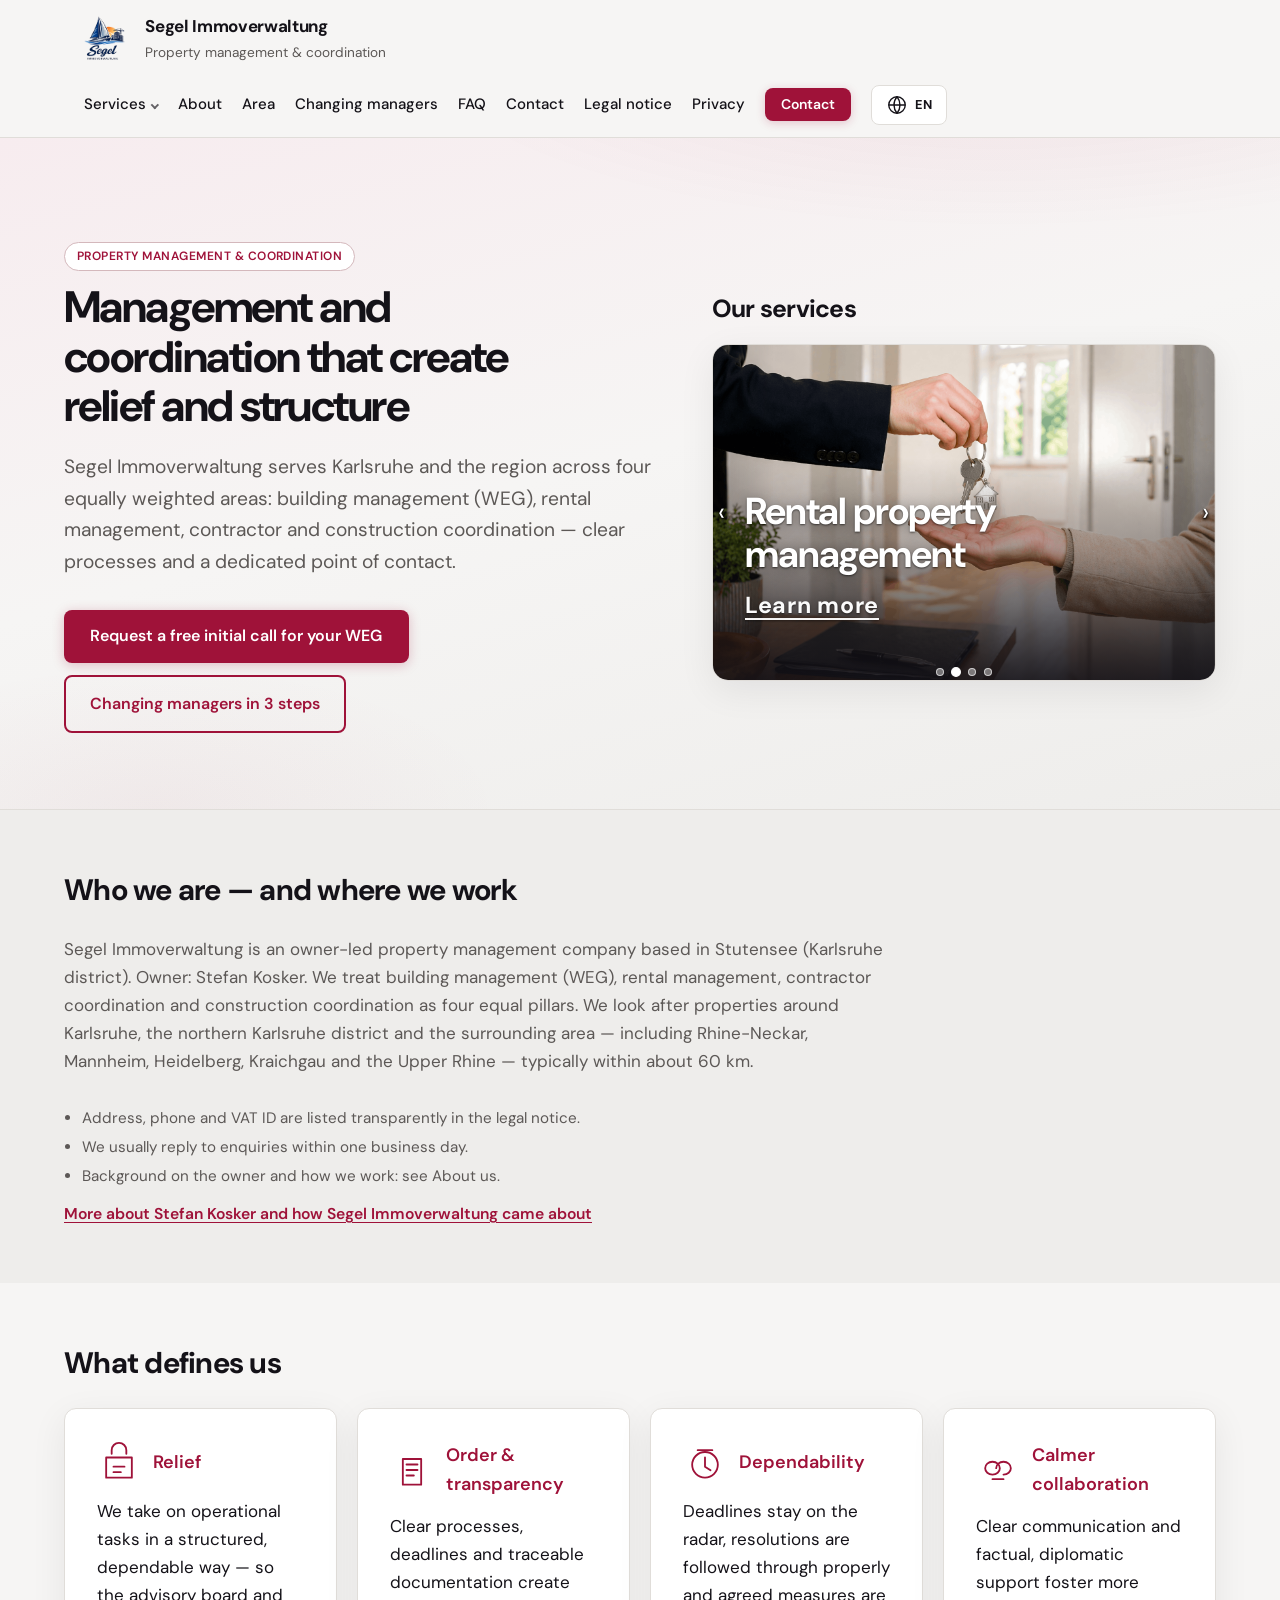
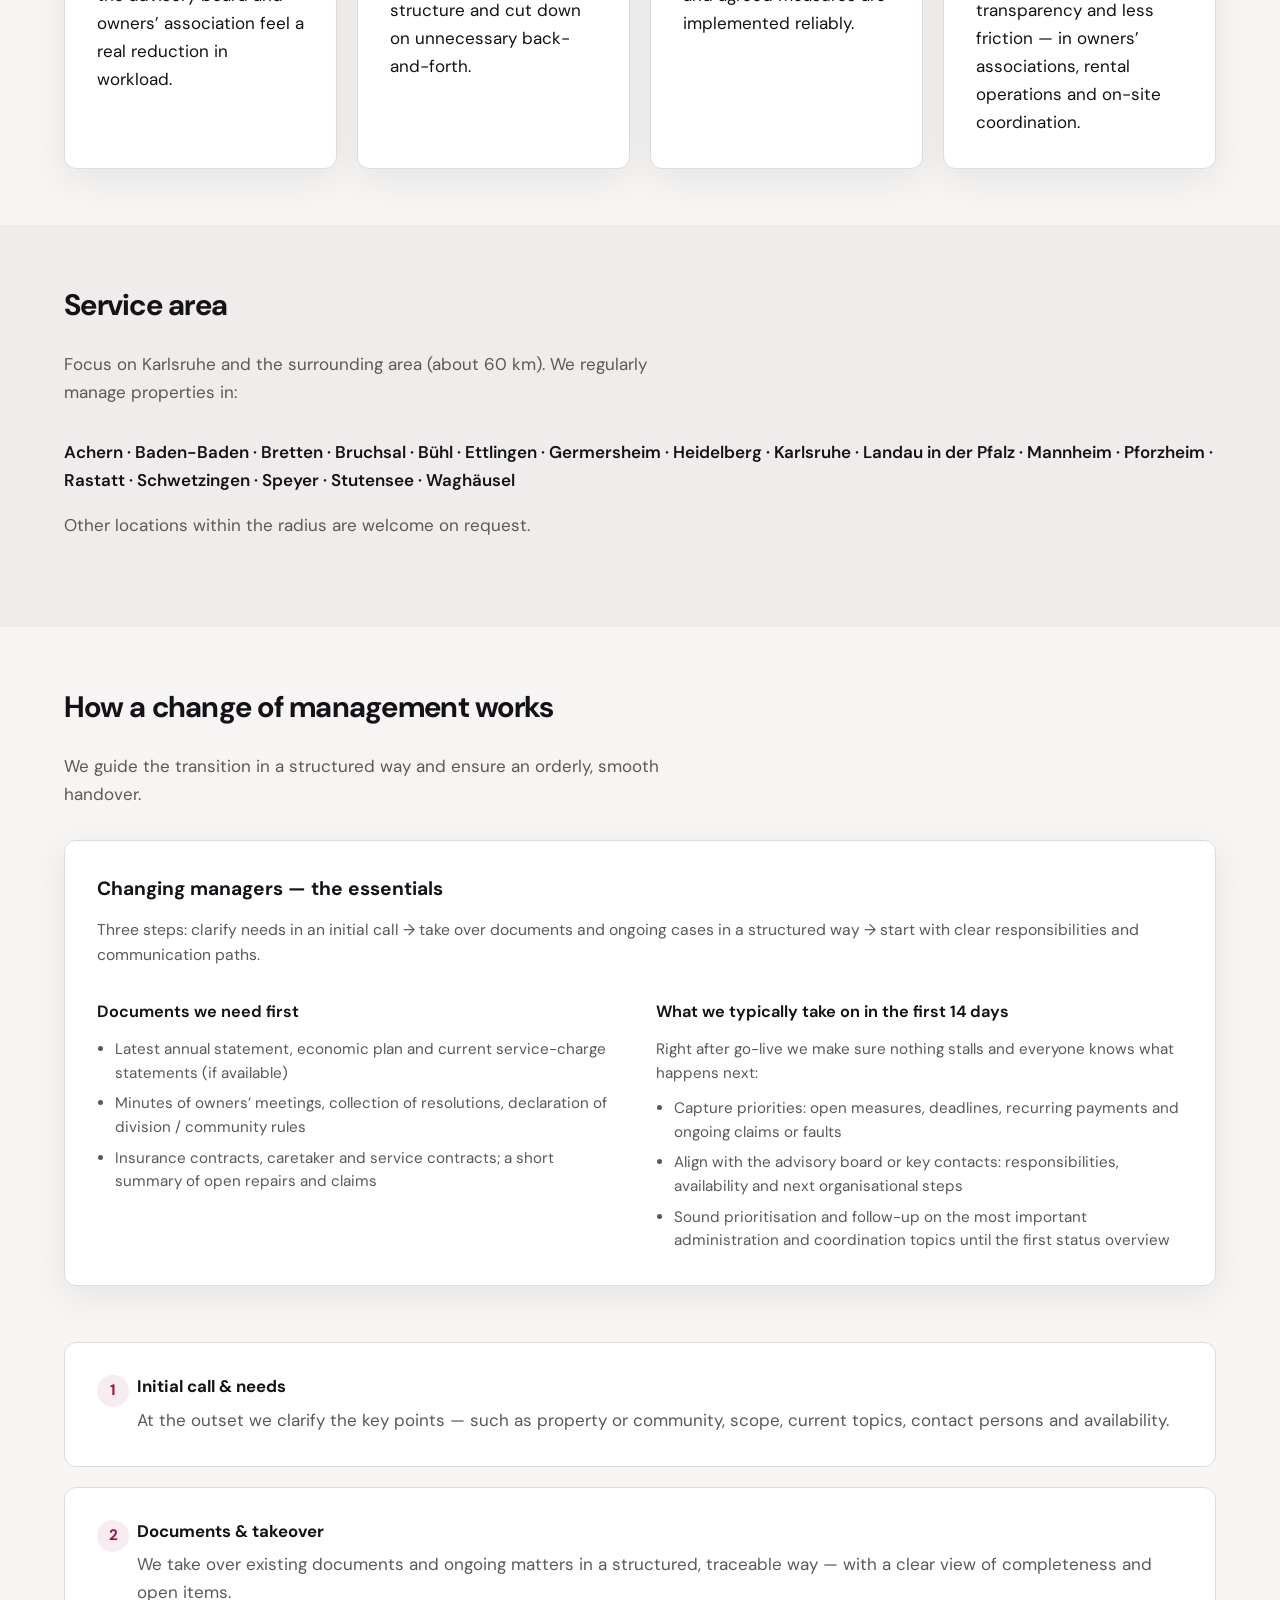
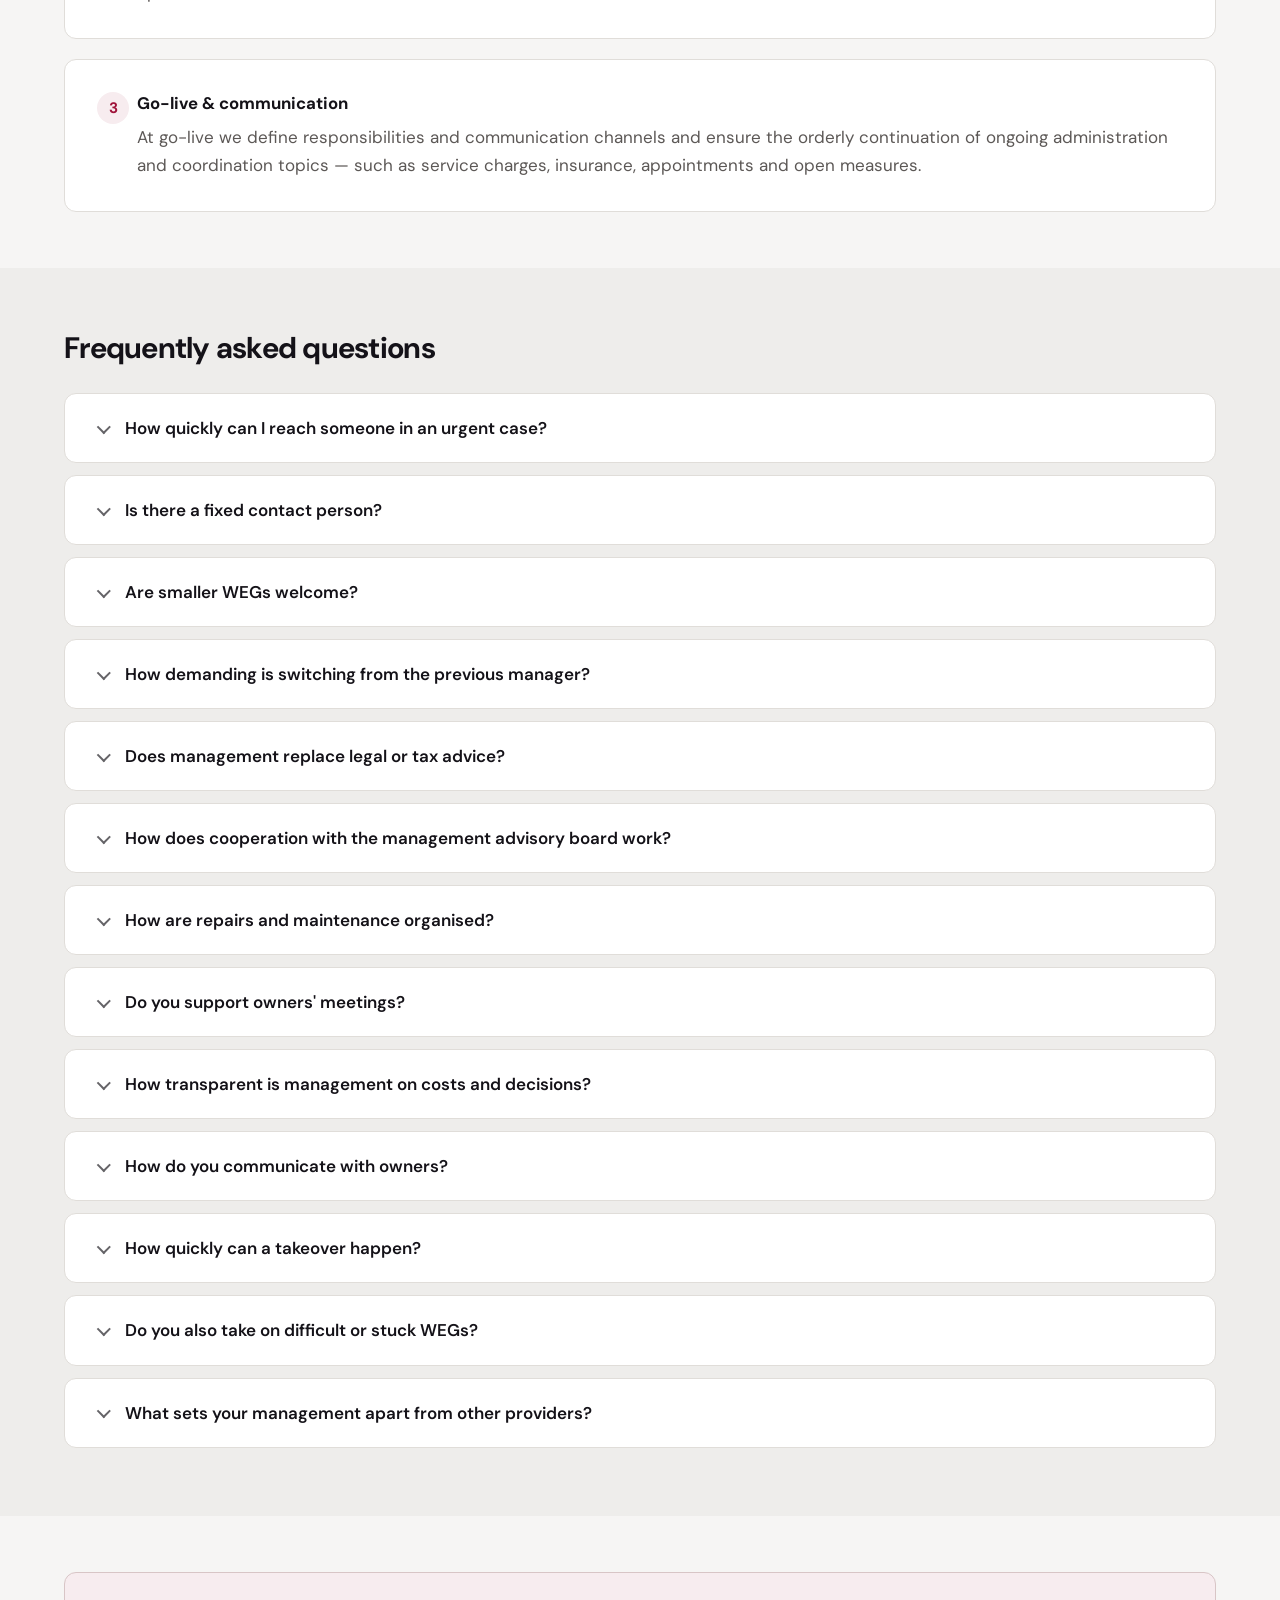
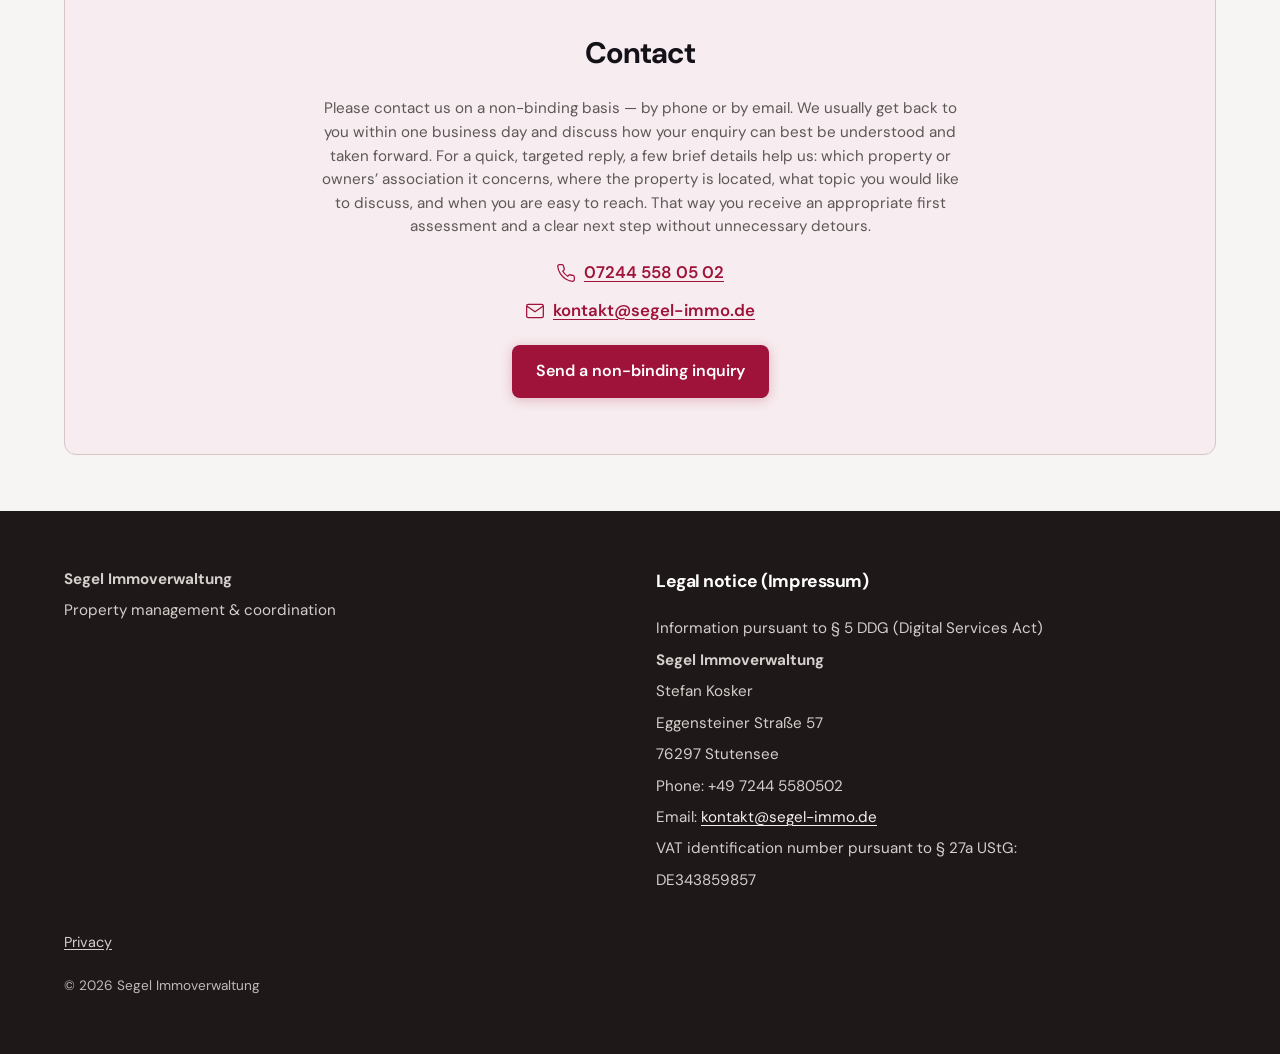
==== commit f942ba82: "Add some LLM stuff." ====
--- a/en/index.html
+++ b/en/index.html
@@ -64,6 +64,10 @@
               "@type": "GeoCoordinates",
               "latitude": 49.067591,
               "longitude": 8.460911
+            },
+            "founder": {
+              "@type": "Person",
+              "name": "Stefan Kosker"
             },
             "vatID": "DE343859857",
             "areaServed": {
@@ -483,6 +487,38 @@
         </div>
       </section>
 
+      <section class="section section--entity" id="company" aria-labelledby="entity-heading">
+        <div class="section-inner">
+          <h2 id="entity-heading" data-i18n="homeEntityTitle">
+            Who we are — and where we work
+          </h2>
+          <p class="lead-muted" data-i18n="homeEntityLead">
+            Segel Immoverwaltung is an owner-led property management company based in Stutensee (Karlsruhe district). Owner: Stefan Kosker. We treat building management (WEG), rental management, contractor coordination and construction coordination as four equal pillars. We look after properties around Karlsruhe, the northern Karlsruhe district and the surrounding area — including Rhine-Neckar, Mannheim, Heidelberg, Kraichgau and the Upper Rhine — typically within about 60 km.
+          </p>
+          <ul
+            class="entity-trust-list"
+            data-i18n="homeEntityTrustListAria"
+            data-i18n-attr="aria-label"
+            aria-label="Key facts at a glance"
+          >
+            <li data-i18n="homeEntityTrust1">
+              Address, phone and VAT ID are listed transparently in the legal notice.
+            </li>
+            <li data-i18n="homeEntityTrust2">
+              We usually reply to enquiries within one business day.
+            </li>
+            <li data-i18n="homeEntityTrust3">
+              Background on the owner and how we work: see About us.
+            </li>
+          </ul>
+          <p class="entity-about-link-wrap">
+            <a href="ueber-uns.html" data-i18n="homeEntityAboutLink"
+              >More about Stefan Kosker and how Segel Immoverwaltung came about</a
+            >
+          </p>
+        </div>
+      </section>
+
       <section class="section" id="werte" aria-labelledby="pillars-heading">
         <div class="section-inner">
           <h2 id="pillars-heading" data-i18n="pillarsTitle">Was uns ausmacht</h2>
--- a/css/styles.css
+++ b/css/styles.css
@@ -1538,6 +1538,72 @@
   }
 }
 
+/* Answer-first block (service detail pages) */
+.section--answer-first {
+  padding-top: 0;
+}
+
+.service-answer-first {
+  margin: 0;
+  padding: var(--space-lg);
+  background: var(--color-surface);
+  border-radius: var(--radius);
+  border: 1px solid var(--color-border);
+  box-shadow: var(--shadow);
+}
+
+.service-answer-first__title {
+  margin: 0 0 var(--space-md);
+  font-size: 1.2rem;
+  font-weight: 700;
+}
+
+.service-answer-first__list {
+  margin: 0;
+  display: grid;
+  gap: var(--space-md);
+}
+
+.service-answer-first__item dt {
+  margin: 0 0 0.35rem;
+  font-size: 0.92rem;
+  font-weight: 650;
+  color: var(--color-text);
+}
+
+.service-answer-first__item dd {
+  margin: 0;
+  font-size: 0.95rem;
+  line-height: 1.55;
+  color: var(--color-text-muted);
+}
+
+/* Homepage entity / trust strip */
+.section--entity .lead-muted {
+  max-width: 52rem;
+}
+
+.entity-trust-list {
+  margin: var(--space-md) 0 var(--space-sm);
+  padding-left: 1.15rem;
+  color: var(--color-text-muted);
+  font-size: 0.95rem;
+  line-height: 1.55;
+}
+
+.entity-trust-list li + li {
+  margin-top: 0.35rem;
+}
+
+.entity-about-link-wrap {
+  margin: var(--space-sm) 0 0;
+  font-size: 0.98rem;
+}
+
+.entity-about-link-wrap a {
+  font-weight: 600;
+}
+
 .fit-heading {
   margin: 0 0 var(--space-md);
   font-size: 1.35rem;
@@ -1548,10 +1614,13 @@
   display: grid;
   grid-template-columns: repeat(2, minmax(0, 1fr));
   gap: var(--space-lg);
-  align-items: start;
+  align-items: stretch;
 }
 
 .fit-col {
+  display: flex;
+  flex-direction: column;
+  min-height: 0;
   background: var(--color-surface);
   border-radius: var(--radius);
   padding: var(--space-md) var(--space-lg);
@@ -1582,7 +1651,18 @@
 
 @media (max-width: 720px) {
   .fit-cols {
+    gap: var(--space-md);
+  }
+}
+
+@media (max-width: 399px) {
+  .fit-cols {
     grid-template-columns: 1fr;
+    align-items: start;
+  }
+
+  .fit-col {
+    display: block;
   }
 }
 
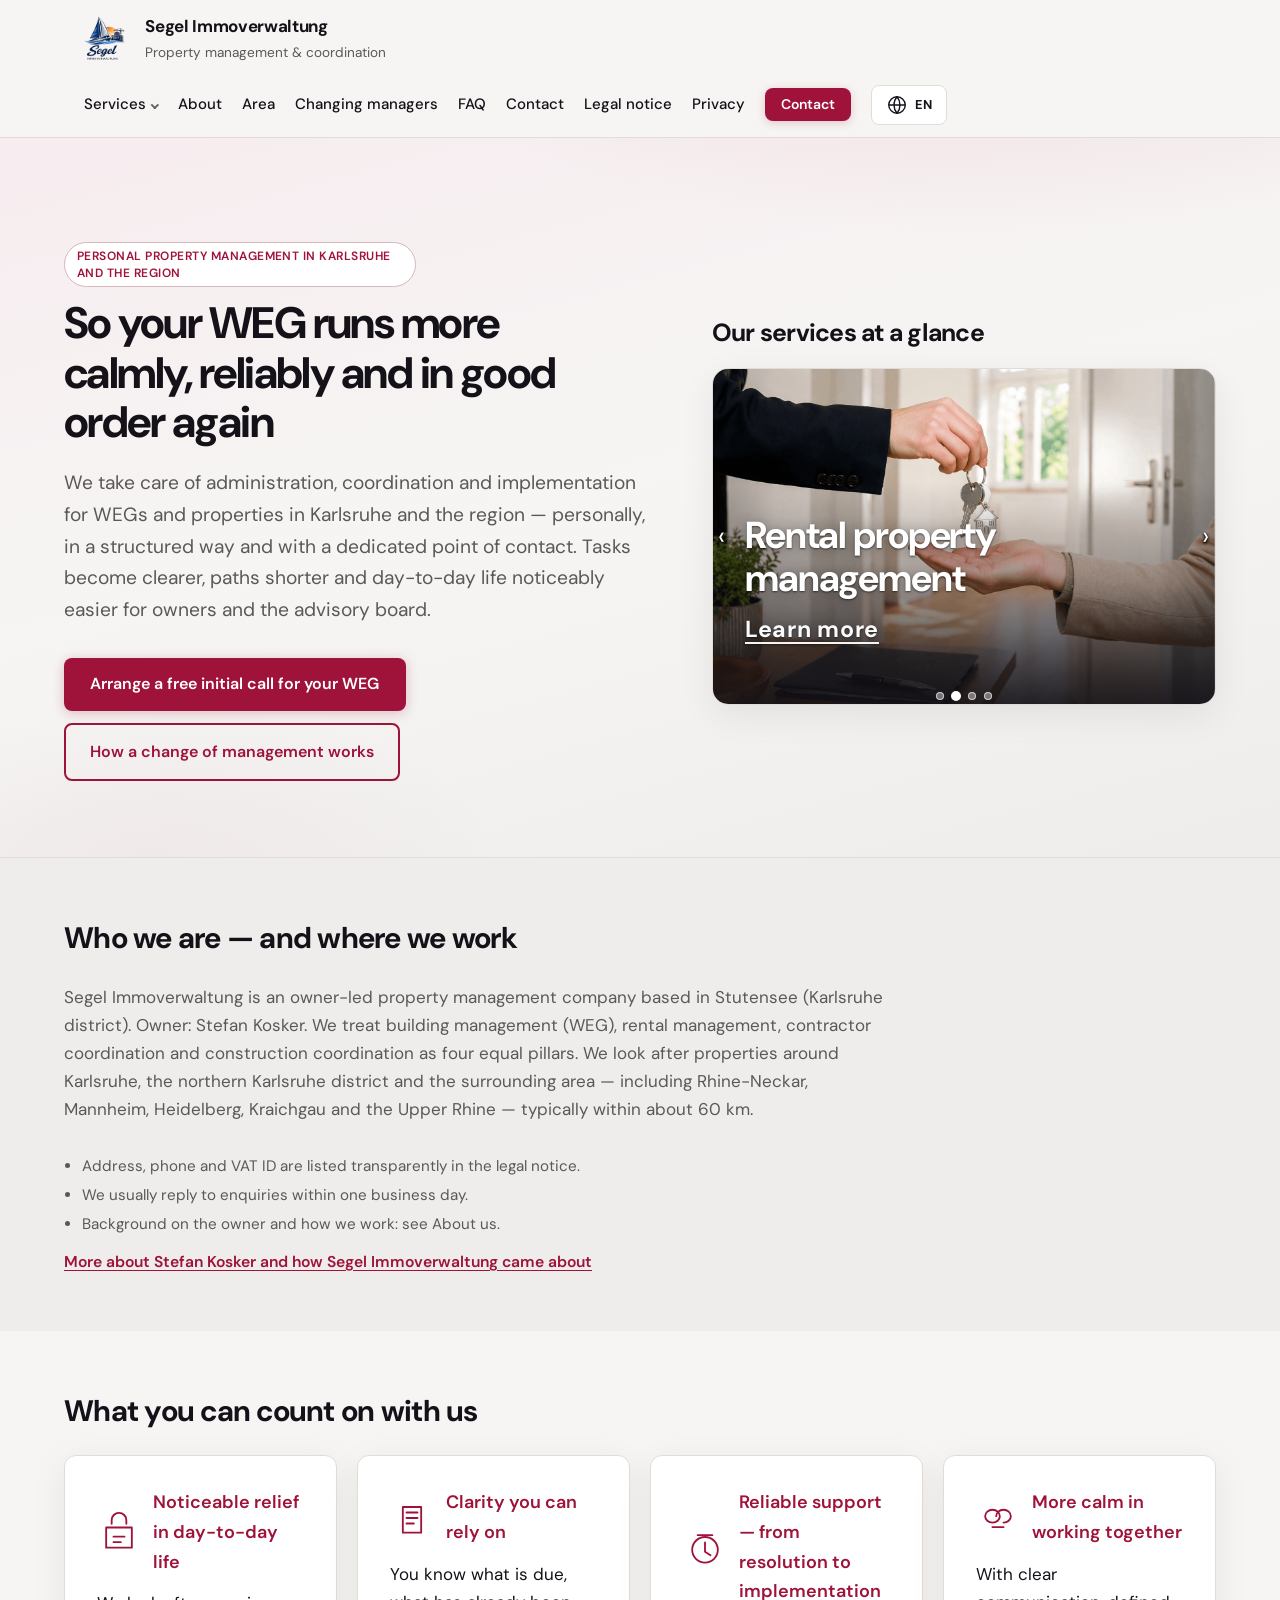
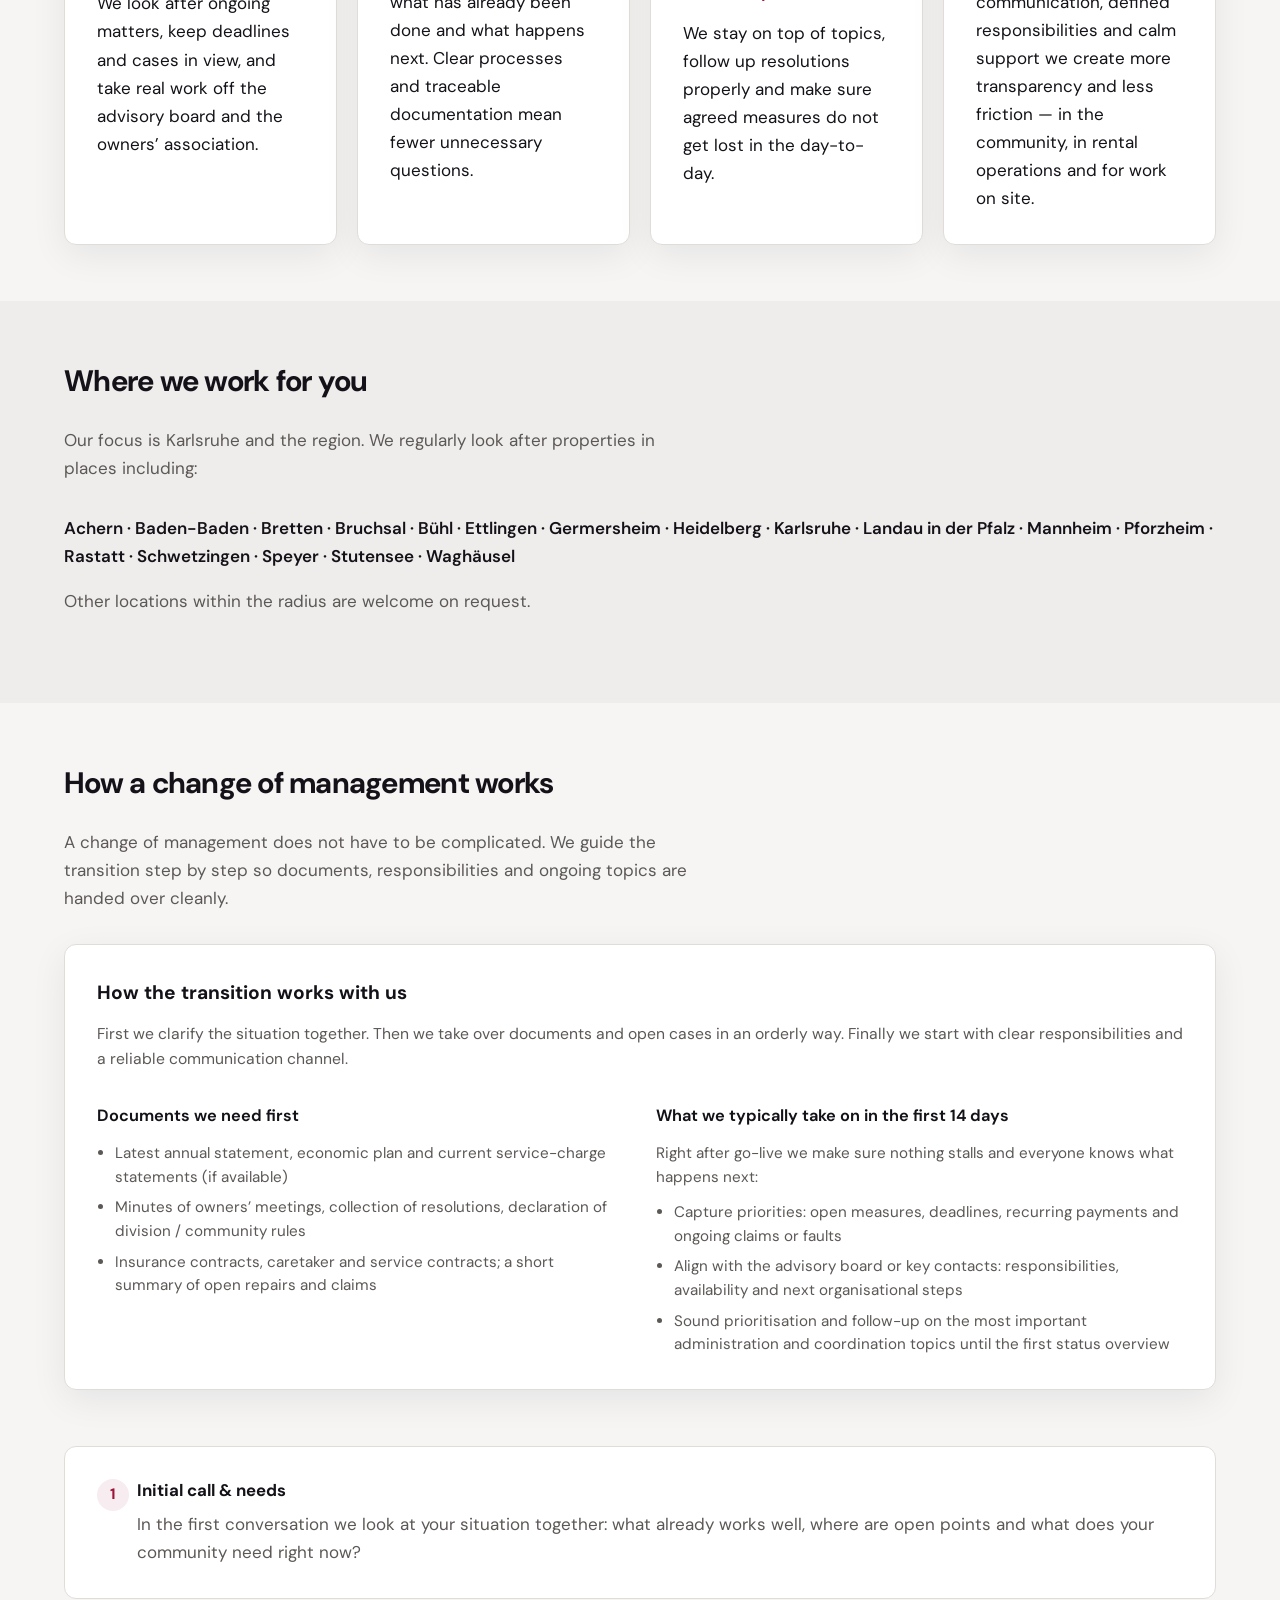
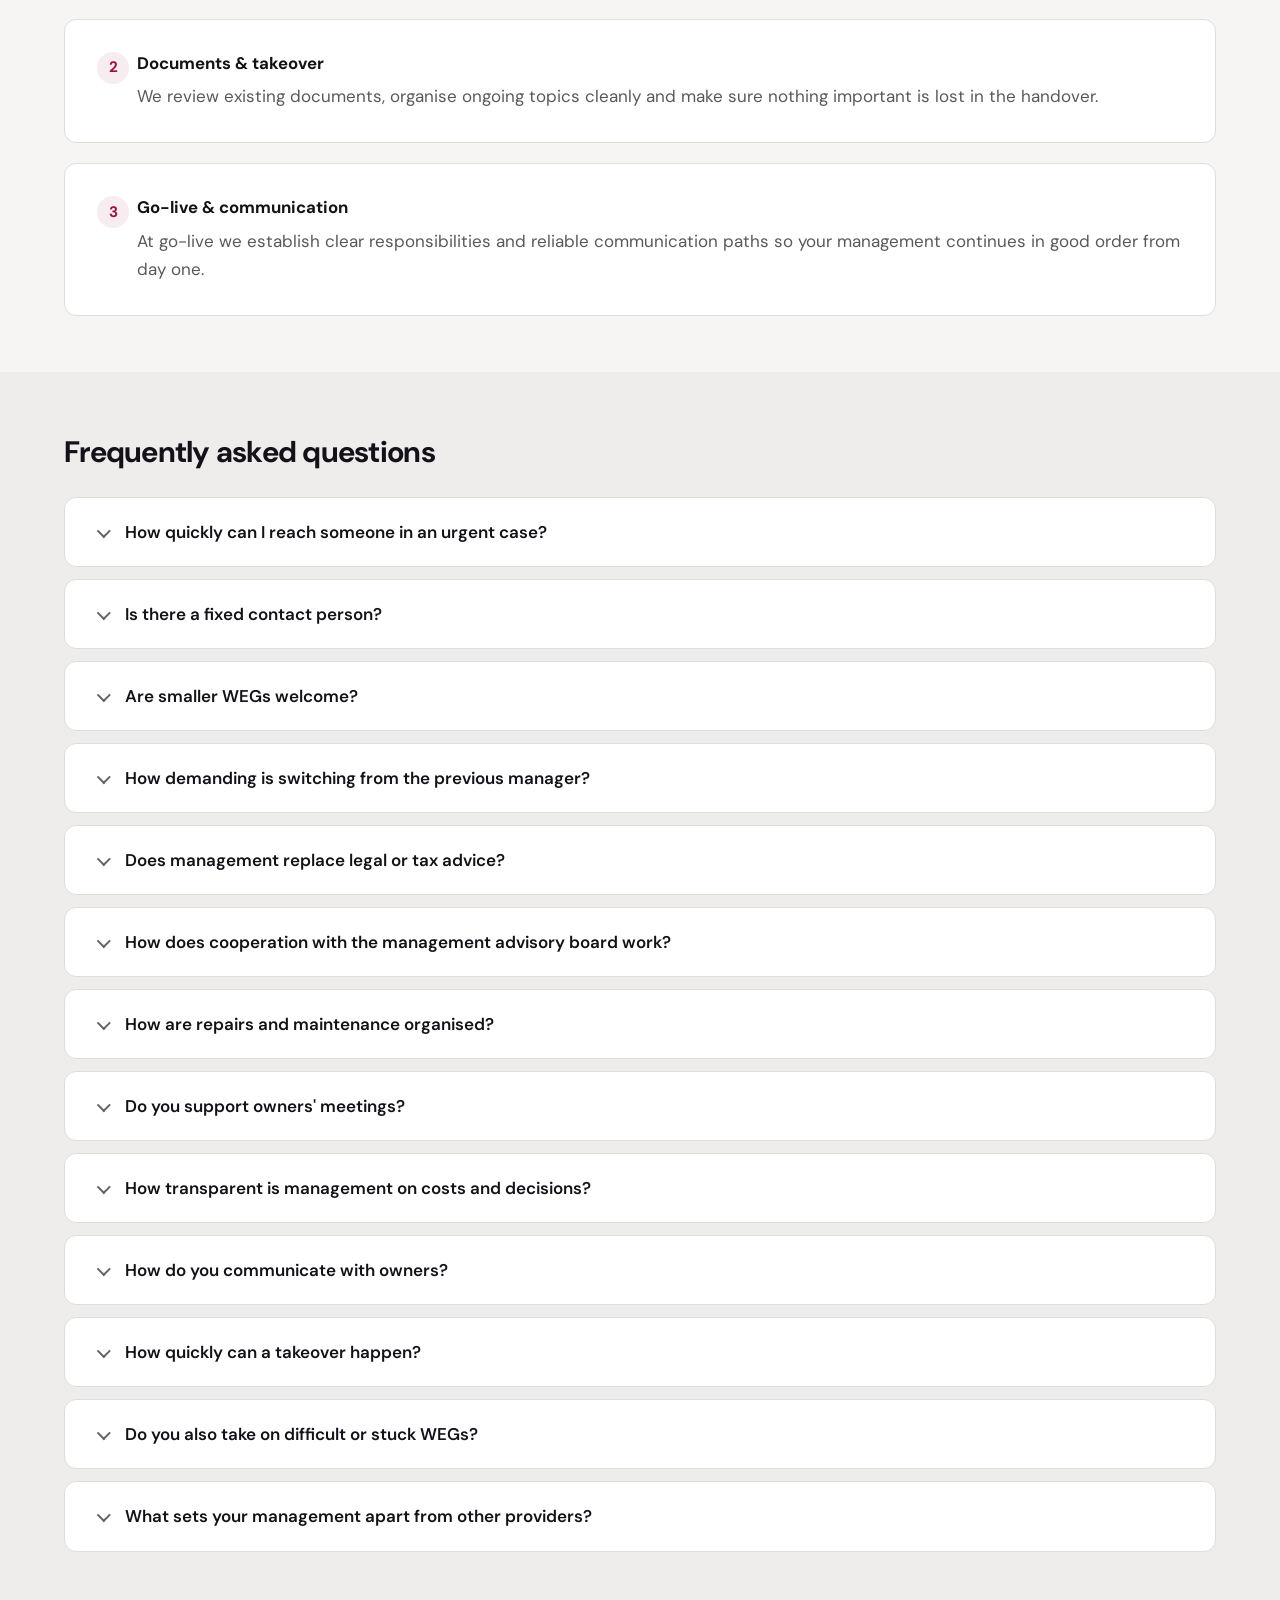
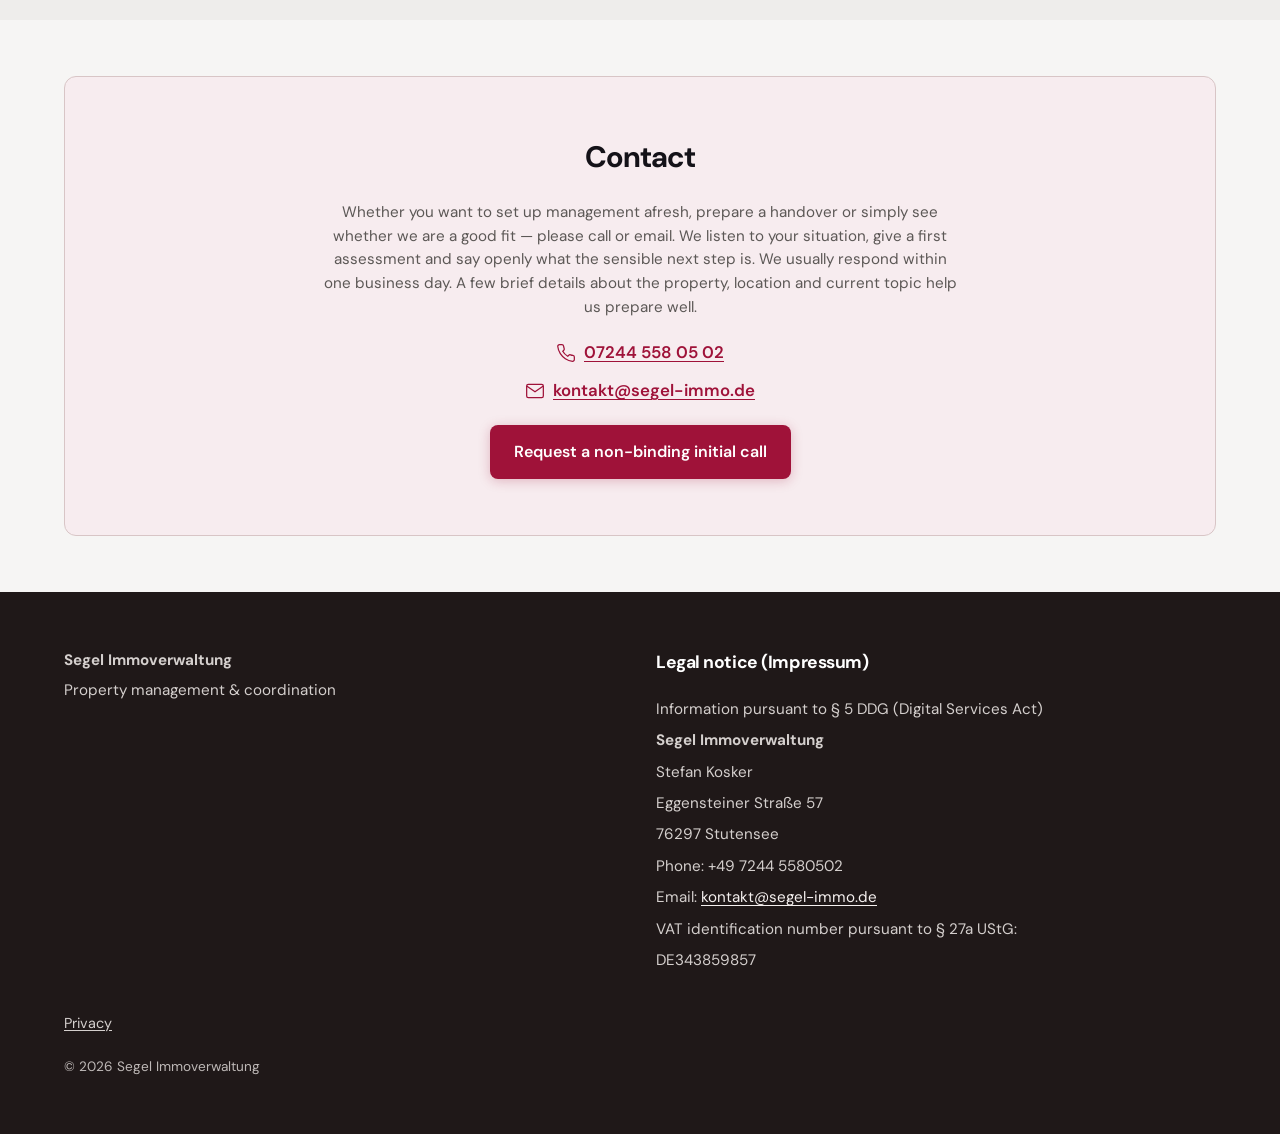
==== commit 8f3eb65b: "Improve texts" ====
--- a/en/index.html
+++ b/en/index.html
@@ -254,21 +254,24 @@
           </p>
           <div class="hero-split">
             <div class="hero-copy">
-              <p class="hero-badge" data-i18n="brandTag">Immobilienverwaltung &amp; Koordination</p>
+              <p class="hero-badge" data-i18n="heroBadge">
+                Personal property management in Karlsruhe and the region
+              </p>
               <h1 id="hero-heading" data-i18n="heroH1">
-                Verwaltung und Koordination, die entlasten und Struktur schaffen
+                So your WEG runs more calmly, reliably and in good order again
               </h1>
               <p class="hero-lead" data-i18n="heroLead">
-                Vier Schwerpunkte in Karlsruhe und der Region: Hausverwaltung (WEG),
-                Mietverwaltung, Dienstleister- und Baukoordination — mit klaren
-                Abläufen und festem Ansprechpartner.
+                We take care of administration, coordination and implementation for WEGs and
+                properties in Karlsruhe and the region — personally, in a structured way and with a
+                dedicated point of contact. Tasks become clearer, paths shorter and day-to-day life
+                noticeably easier for owners and the advisory board.
               </p>
               <div class="hero-cta">
                 <a class="btn btn--primary" href="#kontakt" data-i18n="ctaPrimary"
-                  >Kostenloses Erstgespräch für Ihre WEG anfragen</a
+                  >Arrange a free initial call for your WEG</a
                 >
                 <a class="btn btn--ghost" href="#ablauf" data-i18n="ctaSecondary"
-                  >Verwaltungswechsel in 3 Schritten</a
+                  >How a change of management works</a
                 >
               </div>
             </div>
@@ -283,7 +286,7 @@
                 id="carousel-leistungen-heading"
                 data-i18n="carouselLeistungenHeading"
               >
-                Unsere Leistungen
+                Our services at a glance
               </h2>
               <div class="hero-carousel__viewport">
                 <ul class="hero-carousel__track" id="hero-carousel-track">
@@ -521,7 +524,7 @@
 
       <section class="section" id="werte" aria-labelledby="pillars-heading">
         <div class="section-inner">
-          <h2 id="pillars-heading" data-i18n="pillarsTitle">Was uns ausmacht</h2>
+          <h2 id="pillars-heading" data-i18n="pillarsTitle">What you can count on with us</h2>
           <div class="pillars">
             <article class="pillar">
               <div class="pillar-head">
@@ -534,11 +537,11 @@
                   aria-hidden="true"
                   decoding="async"
                 />
-                <h3 data-i18n="pillar1Title">Entlastung</h3>
+                <h3 data-i18n="pillar1Title">Noticeable relief in day-to-day life</h3>
               </div>
               <p data-i18n="pillar1Text">
-                Wir übernehmen operative Aufgaben strukturiert und zuverlässig – damit
-                Beirat und Eigentümergemeinschaft spürbar entlastet werden.
+                We look after ongoing matters, keep deadlines and cases in view, and take real work
+                off the advisory board and the owners’ association.
               </p>
             </article>
             <article class="pillar">
@@ -552,11 +555,11 @@
                   aria-hidden="true"
                   decoding="async"
                 />
-                <h3 data-i18n="pillar2Title">Ordnung &amp; Transparenz</h3>
+                <h3 data-i18n="pillar2Title">Clarity you can rely on</h3>
               </div>
               <p data-i18n="pillar2Text">
-                Klare Abläufe, Fristen und eine nachvollziehbare Dokumentation schaffen
-                Struktur und reduzieren unnötige Rückfragen.
+                You know what is due, what has already been done and what happens next. Clear
+                processes and traceable documentation mean fewer unnecessary questions.
               </p>
             </article>
             <article class="pillar">
@@ -570,11 +573,11 @@
                   aria-hidden="true"
                   decoding="async"
                 />
-                <h3 data-i18n="pillar3Title">Verlässlichkeit</h3>
+                <h3 data-i18n="pillar3Title">Reliable support — from resolution to implementation</h3>
               </div>
               <p data-i18n="pillar3Text">
-                Fristen bleiben im Blick, Beschlüsse werden sauber nachverfolgt und
-                vereinbarte Maßnahmen zuverlässig umgesetzt.
+                We stay on top of topics, follow up resolutions properly and make sure agreed
+                measures do not get lost in the day-to-day.
               </p>
             </article>
             <article class="pillar">
@@ -588,12 +591,12 @@
                   aria-hidden="true"
                   decoding="async"
                 />
-                <h3 data-i18n="pillar4Title">Ruhigere Zusammenarbeit</h3>
+                <h3 data-i18n="pillar4Title">More calm in working together</h3>
               </div>
               <p data-i18n="pillar4Text">
-                Klare Kommunikation und eine sachliche, diplomatische Begleitung sorgen für
-                mehr Transparenz und weniger Reibung — in der Gemeinschaft, im Mietalltag und
-                bei Koordination am Objekt.
+                With clear communication, defined responsibilities and calm support we create more
+                transparency and less friction — in the community, in rental operations and for work
+                on site.
               </p>
             </article>
           </div>
@@ -602,10 +605,10 @@
 
       <section class="section" id="region" aria-labelledby="region-heading">
         <div class="section-inner">
-          <h2 id="region-heading" data-i18n="regionTitle">Einzugsgebiet</h2>
+          <h2 id="region-heading" data-i18n="regionTitle">Where we work for you</h2>
           <p class="lead-muted" data-i18n="regionLead">
-            Focus on Karlsruhe and the surrounding area (about 60 km). We regularly manage
-            properties in:
+            Our focus is Karlsruhe and the region. We regularly look after properties in places
+            including:
           </p>
           <p class="region-highlight" data-i18n="regionCities">
             Achern · Baden-Baden · Bretten · Bruchsal · Bühl · Ettlingen · Germersheim ·
@@ -621,20 +624,20 @@
       <section class="section" id="ablauf" aria-labelledby="process-heading">
         <div class="section-inner">
           <h2 id="process-heading" data-i18n="processTitle">
-            So läuft der Verwaltungswechsel
+            How a change of management works
           </h2>
           <p class="lead-muted" data-i18n="processLead">
-            Wir begleiten den Wechsel strukturiert und sorgen für einen geordneten,
-            reibungslosen Übergang.
+            A change of management does not have to be complicated. We guide the transition step by
+            step so documents, responsibilities and ongoing topics are handed over cleanly.
           </p>
           <div class="process-promise" aria-labelledby="process-promise-heading">
             <h3 id="process-promise-heading" class="process-promise__title" data-i18n="processQuickTitle">
-              Kurz &amp; konkret zum Verwaltungswechsel
+              How the transition works with us
             </h3>
             <p class="process-promise__lead" data-i18n="processStepsBlurb">
-              So läuft ein Wechsel in 3 Schritten: Erstgespräch und Bedarf klären → Unterlagen und
-              laufende Vorgänge strukturiert übernehmen → Start mit festen Zuständigkeiten und klaren
-              Kommunikationswegen.
+              First we clarify the situation together. Then we take over documents and open cases in
+              an orderly way. Finally we start with clear responsibilities and a reliable
+              communication channel.
             </p>
             <div class="process-promise__grid">
               <div class="process-promise__card">
@@ -681,26 +684,24 @@
           </div>
           <ol class="steps">
             <li>
-              <strong data-i18n="step1Title">Erstgespräch &amp; Bedarf</strong>
+              <strong data-i18n="step1Title">Initial call &amp; needs</strong>
               <p class="step-body" data-i18n="step1Text">
-                Zu Beginn klären wir die wichtigsten Eckpunkte – etwa Objekt oder Gemeinschaft,
-                Umfang, aktuelle Themen, Ansprechpartner und Erreichbarkeit.
+                In the first conversation we look at your situation together: what already works
+                well, where are open points and what does your community need right now?
               </p>
             </li>
             <li>
-              <strong data-i18n="step2Title">Unterlagen &amp; Übernahme</strong>
+              <strong data-i18n="step2Title">Documents &amp; takeover</strong>
               <p class="step-body" data-i18n="step2Text">
-                Wir übernehmen die vorhandenen Unterlagen und laufenden Vorgänge
-                strukturiert und nachvollziehbar – mit klarem Blick auf Vollständigkeit und
-                offene Themen.
+                We review existing documents, organise ongoing topics cleanly and make sure nothing
+                important is lost in the handover.
               </p>
             </li>
             <li>
-              <strong data-i18n="step3Title">Start &amp; Kommunikation</strong>
+              <strong data-i18n="step3Title">Go-live &amp; communication</strong>
               <p class="step-body" data-i18n="step3Text">
-                Zum Start legen wir Zuständigkeiten und Kommunikationswege fest und kümmern uns
-                um die geordnete Weiterführung laufender Verwaltungs- und Koordinationsthemen —
-                etwa Hausgeld, Versicherungen, Termine und offene Maßnahmen.
+                At go-live we establish clear responsibilities and reliable communication paths so your
+                management continues in good order from day one.
               </p>
             </li>
           </ol>
@@ -798,12 +799,11 @@
           <div class="contact-block">
             <h2 id="contact-heading" data-i18n="contactTitle">Kontakt</h2>
             <p class="contact-block__microcopy" data-i18n="contactMicrocopy">
-              Please contact us on a non-binding basis — by phone or by email. We usually get back to
-              you within one business day and discuss how your enquiry can best be understood and
-              taken forward. For a quick, targeted reply, a few brief details help us: which property
-              or owners’ association it concerns, where the property is located, what topic you would
-              like to discuss, and when you are easy to reach. That way you receive an appropriate
-              first assessment and a clear next step without unnecessary detours.
+              Whether you want to set up management afresh, prepare a handover or simply see whether we
+              are a good fit — please call or email. We listen to your situation, give a first
+              assessment and say openly what the sensible next step is. We usually respond within one
+              business day. A few brief details about the property, location and current topic help us
+              prepare well.
             </p>
             <div class="contact-block__channels">
               <a
@@ -846,7 +846,7 @@
               class="btn btn--primary"
               id="mailto-contact"
               href="mailto:kontakt@segel-immo.de"
-              >Unverbindliche Anfrage senden</a
+              >Request a non-binding initial call</a
             >
           </div>
         </div>
@@ -903,7 +903,7 @@
         ><span data-i18n="mobileContactMail">E-Mail</span></a
       >
       <a class="mobile-contact-bar__btn mobile-contact-bar__btn--request" href="#kontakt"
-        ><span data-i18n="mobileContactRequest">Anfrage</span></a
+        ><span data-i18n="mobileContactRequest">Initial call</span></a
       >
     </nav>
 
